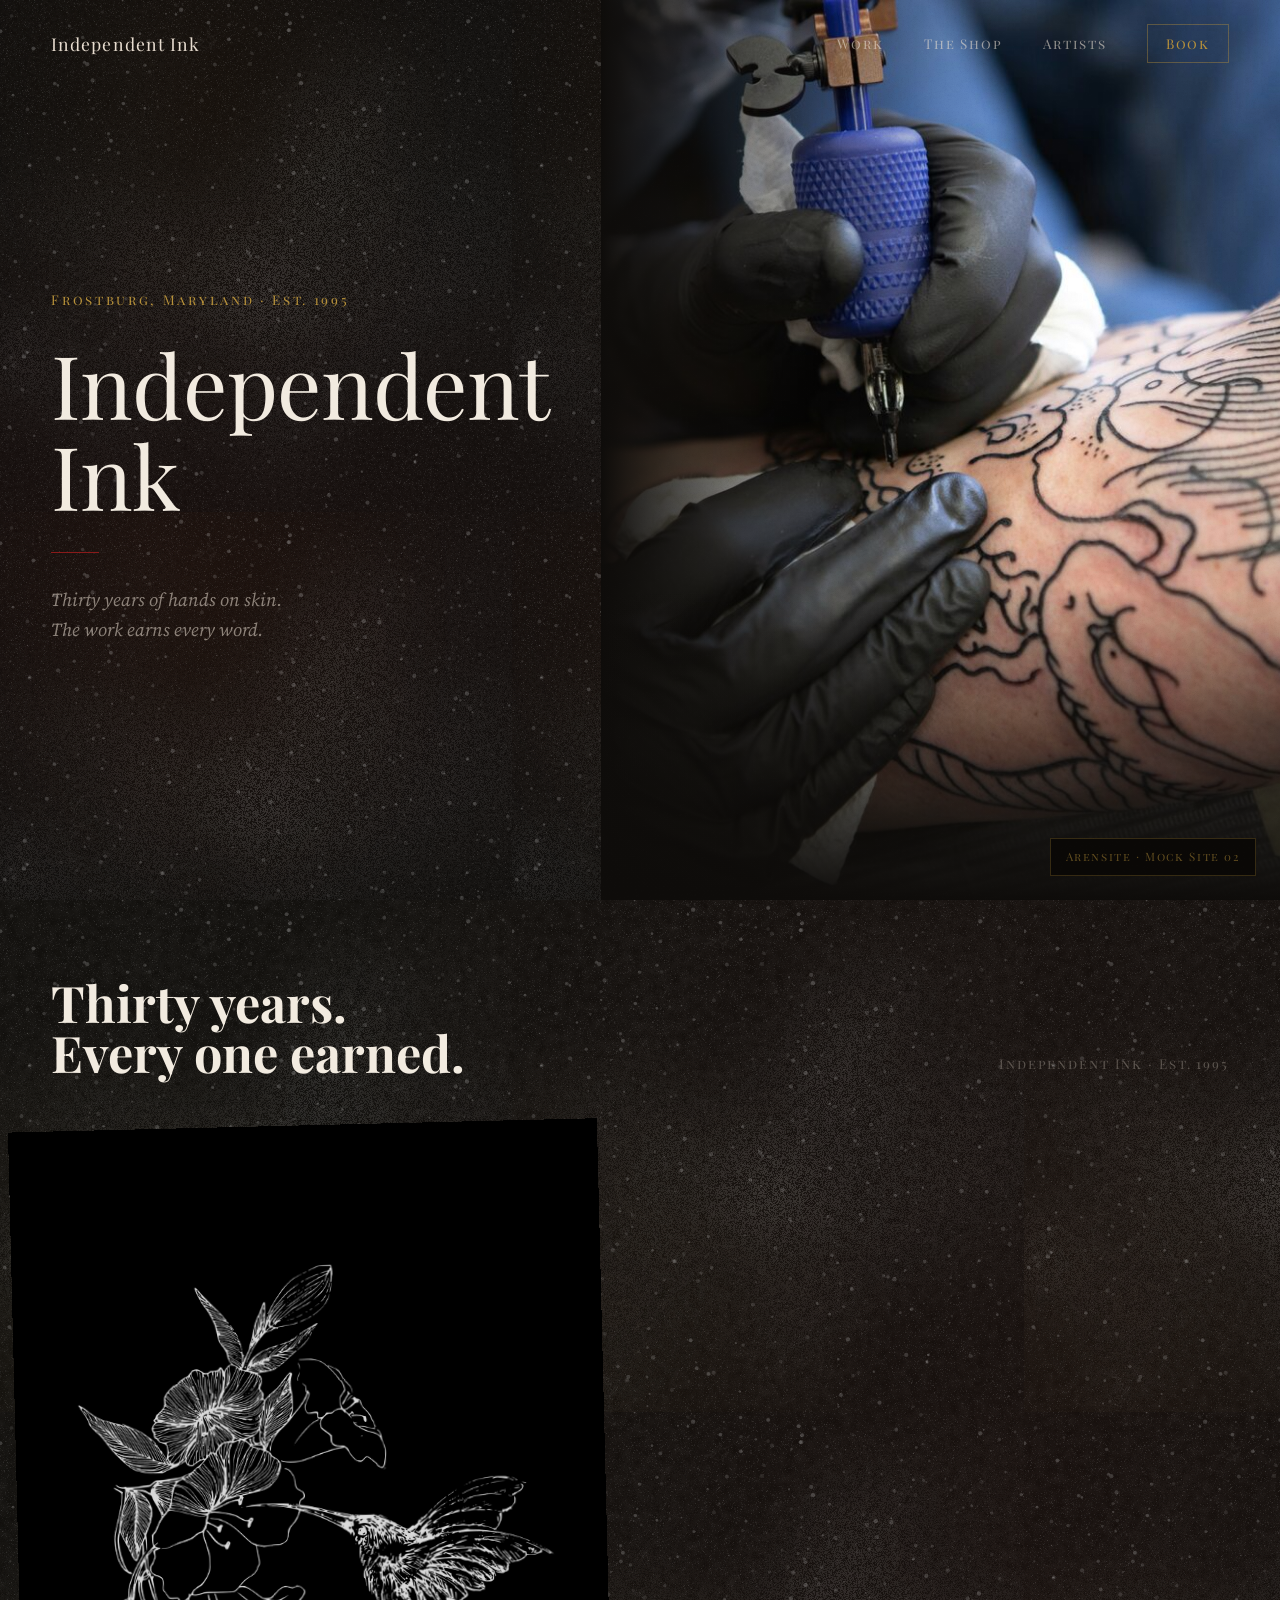
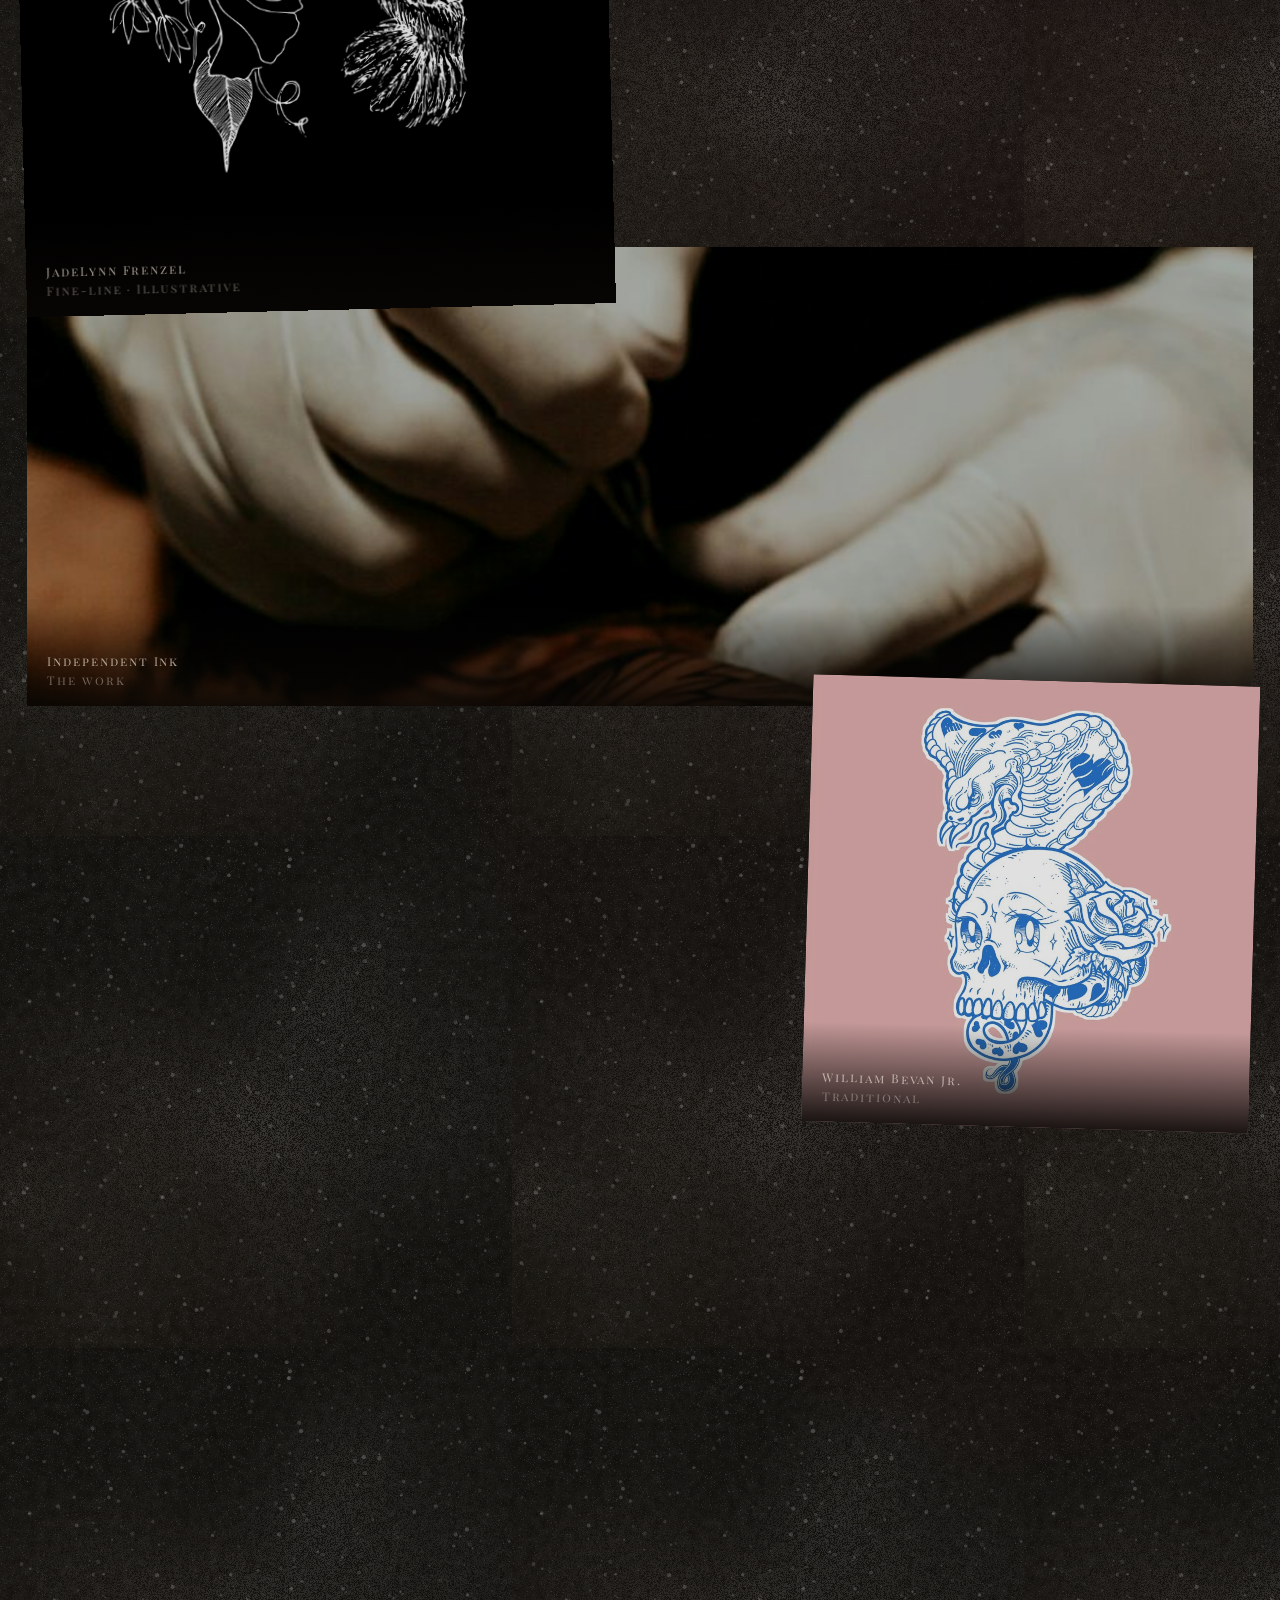
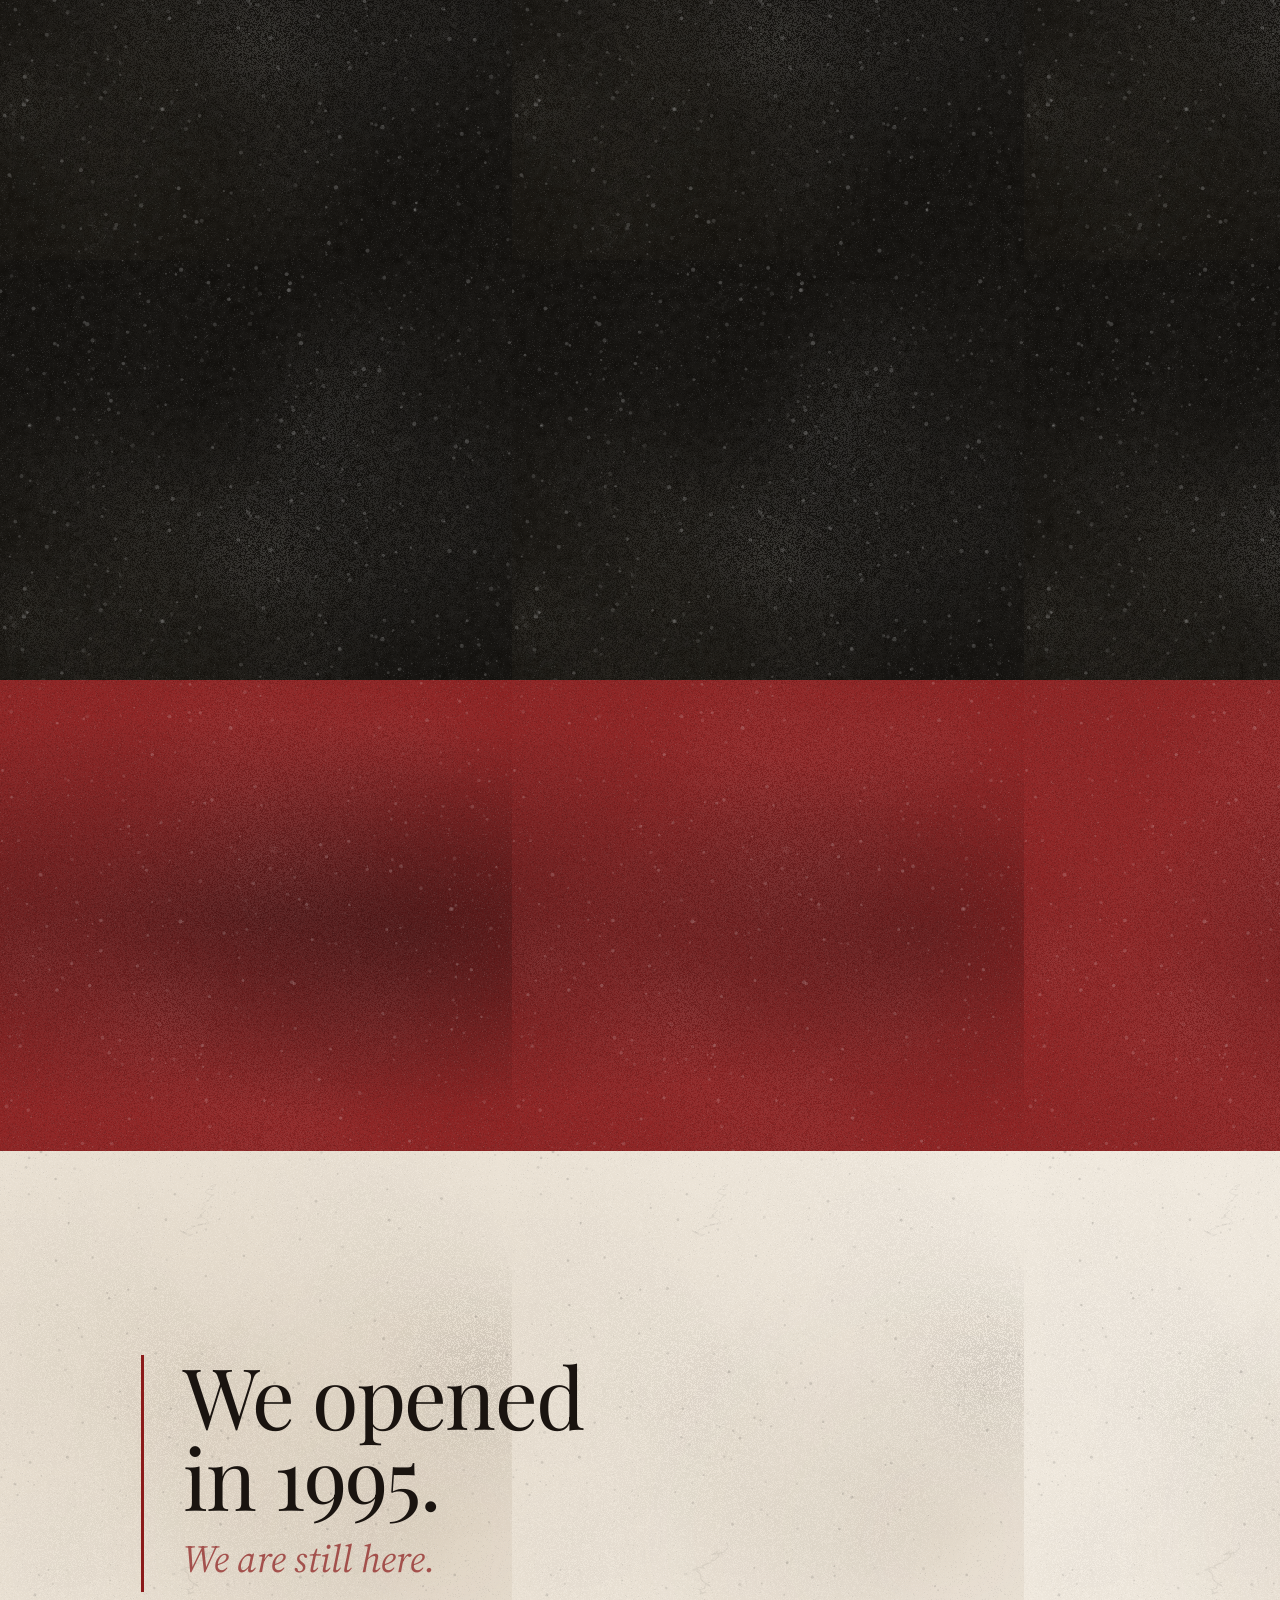
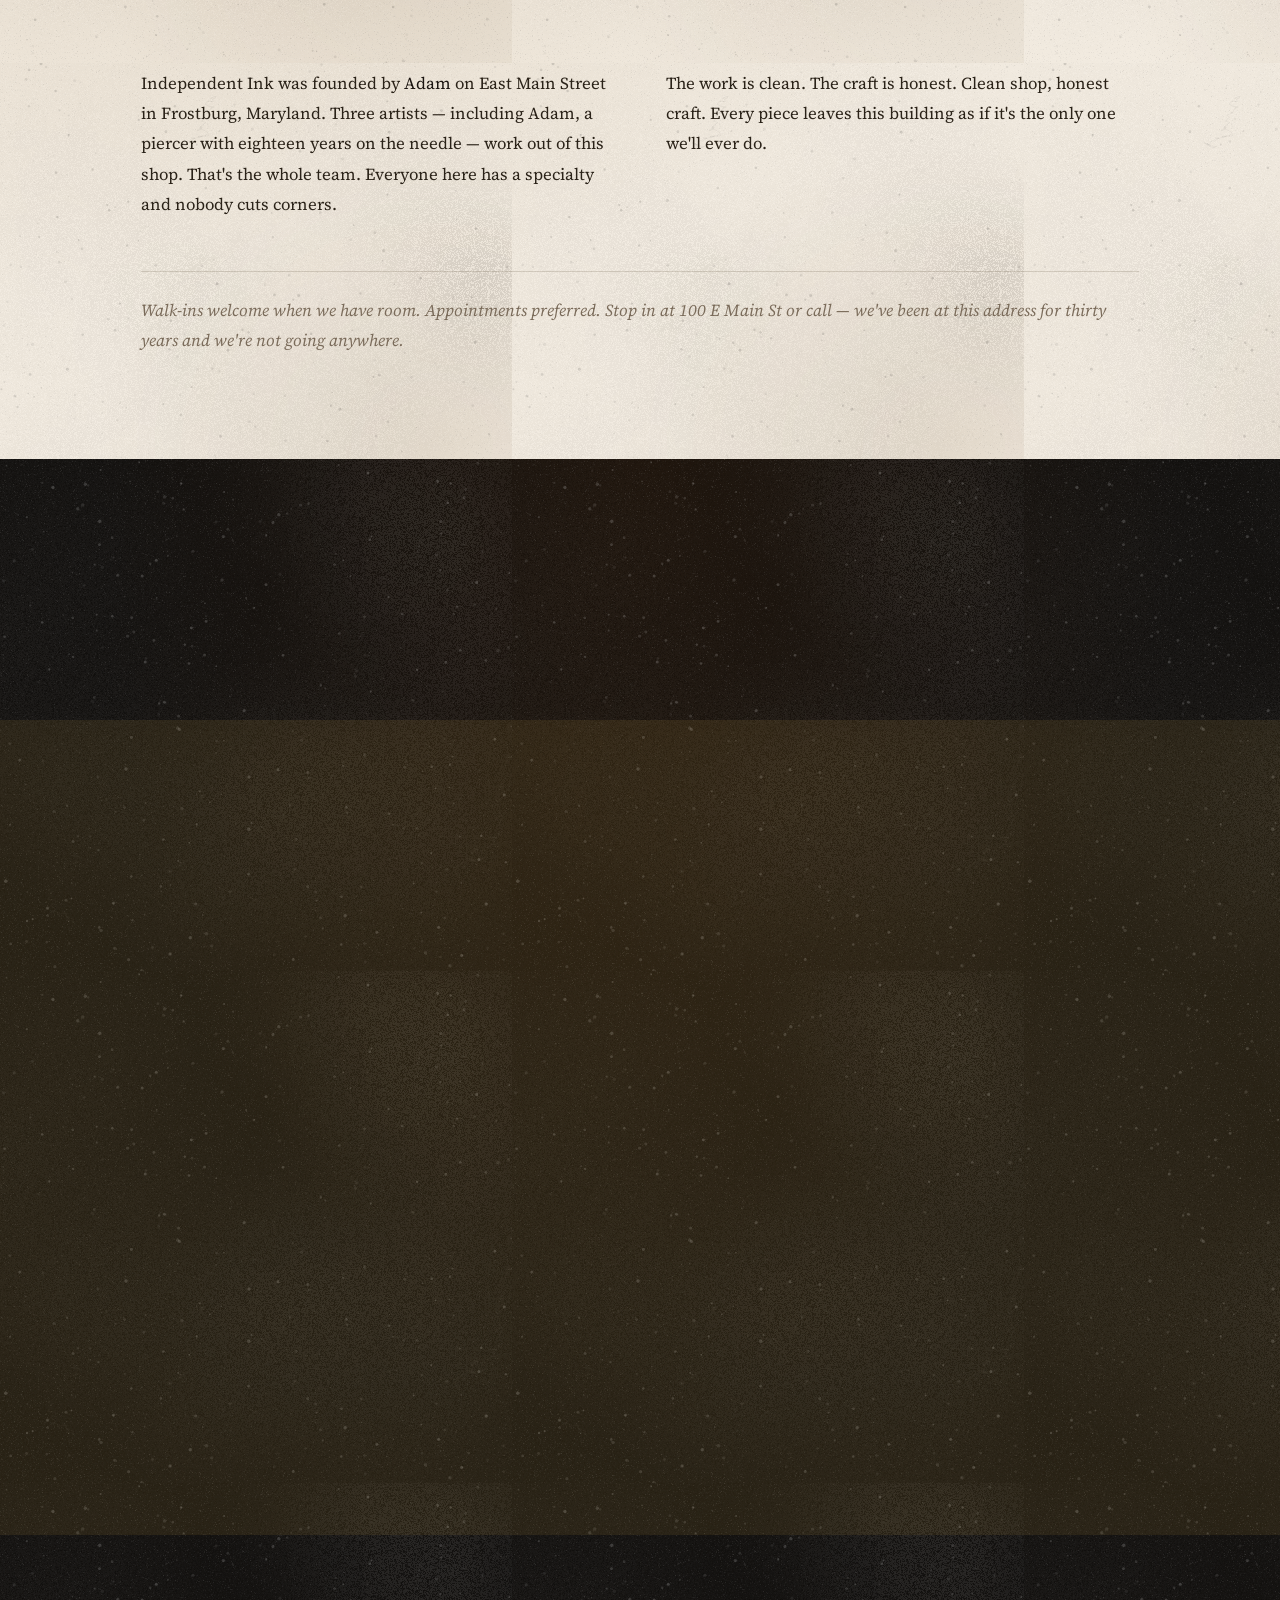
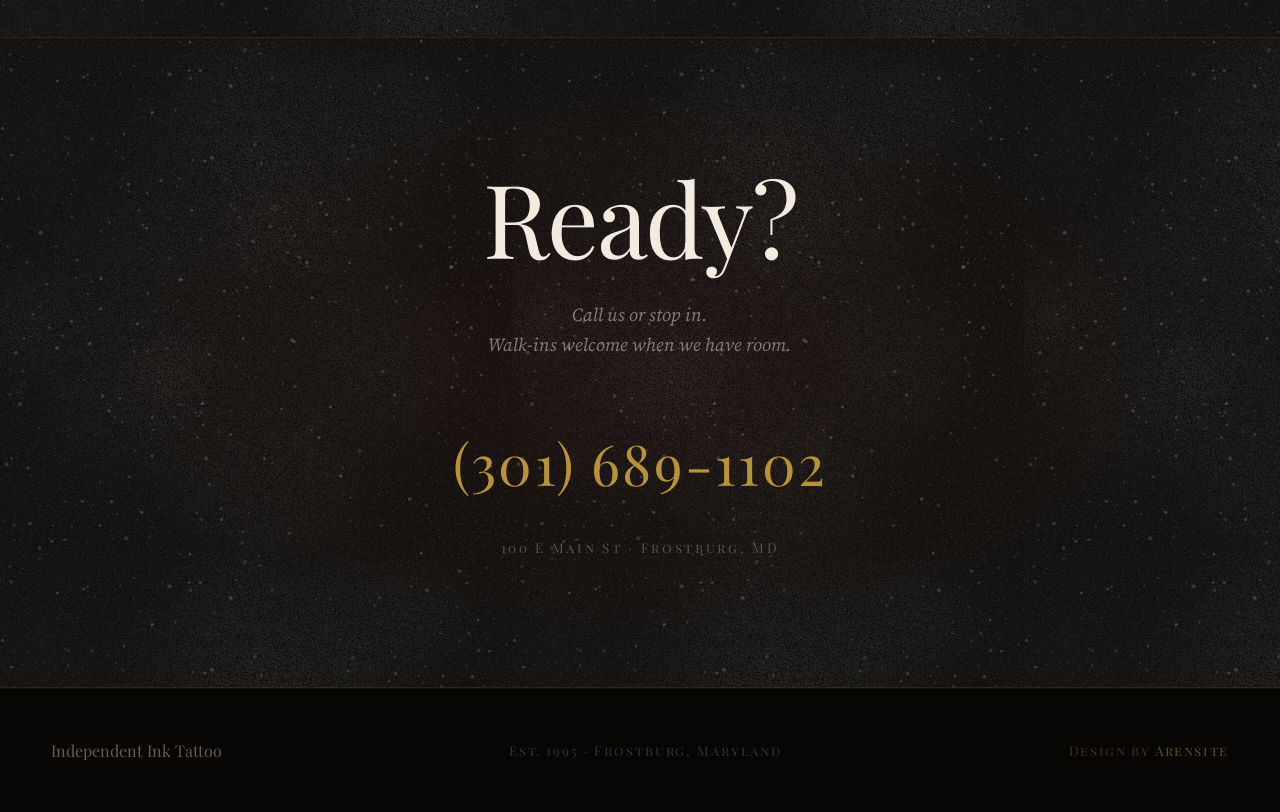
==== mock-sites/independent-ink/index.html @ 4b5fab1c "feat: add Mock Site 02 — Independent Ink Tattoo" ====
<!DOCTYPE html>
<html lang="en">
<head>
  <meta charset="UTF-8" />
  <meta name="viewport" content="width=device-width, initial-scale=1.0" />
  <title>Independent Ink · Frostburg, Maryland</title>
  <meta name="description" content="Independent Ink Tattoo — 100 E Main St, Frostburg, MD. Est. 1995. Custom tattoo and piercing studio." />
  <link rel="preconnect" href="https://fonts.googleapis.com" />
  <link rel="preconnect" href="https://fonts.gstatic.com" crossorigin />
  <link href="https://fonts.googleapis.com/css2?family=Playfair+Display:ital,wght@0,400;0,700;1,400&family=Source+Serif+4:ital,opsz,wght@0,8..60,300;0,8..60,400;1,8..60,300;1,8..60,400&display=swap" rel="stylesheet" />
  <style>
    /* ============================================================
       TOKENS
    ============================================================ */
    :root {
      --ink:          #0E0C0A;
      --ink-lift:     #141008;
      --paper:        #F2EBE0;
      --cream:        #E8DDD0;
      --crimson:      #8B1A1A;
      --gold:         #B8923A;
      --muted:        #7A6B5A;
      --heading-dark: #F2EBE0;
      --heading-light:#1A1410;

      --max-w: 1300px;
      --gutter: clamp(1.25rem, 4vw, 3.5rem);
      --font-display: 'Playfair Display', Georgia, serif;
      --font-body: 'Source Serif 4', Georgia, serif;

      --t-hero:  clamp(3.2rem, 5vw + 1.5rem, 5.5rem);
      --t-h2:    clamp(2rem, 3vw + 0.75rem, 3.2rem);
      --t-body:  clamp(1rem, 1.3vw + 0.3rem, 1.05rem);
      --t-label: 0.84rem;
      --t-phone: clamp(2rem, 4vw + 0.5rem, 3.5rem);
      --ease-out-expo: cubic-bezier(0.16, 1, 0.3, 1);
    }

    /* ============================================================
       RESET
    ============================================================ */
    *, *::before, *::after { box-sizing: border-box; margin: 0; padding: 0; }
    html { scroll-behavior: smooth; }

    body {
      background-color: var(--ink);
      color: var(--cream);
      font-family: var(--font-body);
      font-size: var(--t-body);
      line-height: 1.72;
      -webkit-font-smoothing: antialiased;
      overflow-x: hidden;
    }

    /* ============================================================
       TEXTURE SYSTEM
       Canvas-generated textures applied by JS on load.
       These pseudo-elements are placeholders; JS overwrites
       their background-image with real pixel-level textures.
    ============================================================ */

    /* Global fine grain overlay — always on top of everything */
    .texture-overlay {
      position: fixed;
      inset: 0;
      pointer-events: none;
      z-index: 9998;
      background-repeat: repeat;
      background-size: 256px 256px;
      opacity: 0.18;
      mix-blend-mode: overlay;
    }

    /* Section texture canvases — JS sets background-image */
    [data-tex] {
      background-repeat: repeat;
      background-size: 512px 512px;
    }

    img { display: block; max-width: 100%; }
    img { display: block; max-width: 100%; }
    a { color: inherit; text-decoration: none; }

    .skip-link {
      position: absolute; top: -100%; left: 0;
      background: var(--gold); color: var(--ink);
      padding: 0.5rem 1rem; z-index: 9999;
      font-family: var(--font-display);
    }
    .skip-link:focus { top: 0; }

    @media (prefers-reduced-motion: reduce) {
      *, *::before, *::after {
        animation-duration: 0.01ms !important;
        animation-iteration-count: 1 !important;
        transition-duration: 0.01ms !important;
      }
    }

    :focus-visible { outline: 2px solid var(--gold); outline-offset: 3px; }

    /* ============================================================
       UTILITY
    ============================================================ */
    .label {
      font-family: var(--font-display);
      font-size: var(--t-label);
      font-variant: small-caps;
      letter-spacing: 0.18em;
      color: var(--gold);
      display: block;
      margin-bottom: 1.5rem;
    }

    .container { max-width: var(--max-w); margin: 0 auto; padding: 0 var(--gutter); }

    .divider {
      height: 1px;
      background: linear-gradient(to right, transparent, var(--gold) 20%, var(--gold) 80%, transparent);
      opacity: 0.2;
      max-width: var(--max-w);
      margin: 0 auto;
    }

    /* ============================================================
       NAV
    ============================================================ */
    header {
      position: fixed; top: 0; left: 0; right: 0; z-index: 100;
      padding: 1.5rem var(--gutter);
      display: flex; align-items: center; justify-content: space-between;
      transition: background 0.4s ease, padding 0.4s ease;
    }
    header.scrolled {
      background: rgba(14, 12, 10, 0.93);
      backdrop-filter: blur(10px);
      -webkit-backdrop-filter: blur(10px);
      padding: 1rem var(--gutter);
      border-bottom: 1px solid rgba(184, 146, 58, 0.12);
    }
    .nav-logo {
      font-family: var(--font-display);
      font-size: 1.1rem; font-weight: 400;
      color: var(--cream); letter-spacing: 0.06em;
    }
    nav { display: flex; gap: 2.5rem; align-items: center; }
    nav a {
      font-family: var(--font-display);
      font-size: var(--t-label); font-variant: small-caps;
      letter-spacing: 0.14em;
      color: rgba(232, 221, 208, 0.6);
      transition: color 0.2s ease;
    }
    nav a:hover { color: var(--cream); }
    .nav-cta {
      color: var(--gold) !important;
      border: 1px solid rgba(184, 146, 58, 0.4);
      padding: 0.45rem 1.1rem;
      transition: background 0.2s ease, color 0.2s ease !important;
    }
    .nav-cta:hover { background: var(--gold) !important; color: var(--ink) !important; }

    .nav-toggle {
      display: none; background: none; border: none; cursor: pointer;
      padding: 0.5rem; flex-direction: column; gap: 5px;
    }
    .nav-toggle span { display: block; width: 24px; height: 1px; background: var(--cream); }

    @media (max-width: 700px) {
      .nav-toggle { display: flex; }
      nav {
        position: fixed; inset: 0;
        background: rgba(14,12,10,0.98);
        flex-direction: column; justify-content: center;
        gap: 2.5rem; opacity: 0; pointer-events: none;
        transition: opacity 0.3s ease; z-index: 98;
      }
      nav.open { opacity: 1; pointer-events: all; }
      nav a { font-size: 1rem; }
    }

    /* ============================================================
       HERO
    ============================================================ */
    #hero {
      min-height: 100vh;
      display: grid;
      grid-template-columns: 2fr 3fr;
      align-items: stretch;
      position: relative;
      z-index: 1;
      background-color: var(--ink);
      /* Stone texture on hero */
      background-image:
        radial-gradient(ellipse at 10% 60%, rgba(139,26,26,0.06) 0%, transparent 50%),
        radial-gradient(ellipse at 40% 20%, rgba(30,20,12,0.5) 0%, transparent 60%),
        url("data:image/svg+xml,%3Csvg xmlns='http://www.w3.org/2000/svg' width='600' height='600'%3E%3Cfilter id='h'%3E%3CfeTurbulence type='fractalNoise' baseFrequency='0.6' numOctaves='7' seed='2' stitchTiles='stitch'/%3E%3CfeColorMatrix type='saturate' values='0'/%3E%3C/filter%3E%3Crect width='600' height='600' filter='url(%23h)' opacity='0.06'/%3E%3C/svg%3E");
    }

    .hero-text-col {
      display: flex; flex-direction: column; justify-content: center;
      padding: clamp(5rem, 10vw, 8rem) var(--gutter) clamp(4rem, 8vw, 6rem);
      padding-left: max(var(--gutter), calc((100vw - var(--max-w)) / 2 + var(--gutter)));
      position: relative; z-index: 2;
    }

    .hero-eyebrow {
      font-family: var(--font-display);
      font-size: var(--t-label); font-variant: small-caps;
      letter-spacing: 0.2em; color: var(--gold);
      margin-bottom: 1.75rem;
      opacity: 0; transform: translateY(20px);
      animation: rise 0.6s var(--ease-out-expo) 0.1s forwards;
    }
    .hero-title {
      font-family: var(--font-display);
      font-size: var(--t-hero); font-weight: 400;
      line-height: 1.03; color: var(--heading-dark);
      letter-spacing: -0.01em;
      opacity: 0; transform: translateY(30px);
      animation: rise 0.7s var(--ease-out-expo) 0.2s forwards;
    }
    .hero-rule {
      width: 3rem; height: 1px; background: var(--crimson);
      margin: 2rem 0;
      opacity: 0; animation: fade-in 0.5s ease 0.65s forwards;
    }
    .hero-sub {
      font-family: var(--font-body);
      font-size: clamp(1rem, 1.5vw + 0.2rem, 1.15rem);
      font-style: italic; color: rgba(232, 221, 208, 0.55);
      line-height: 1.6;
      opacity: 0; animation: fade-in 0.5s ease 0.8s forwards;
    }

    .hero-image-col {
      position: relative; overflow: hidden;
    }
    .hero-image-col::before {
      content: ''; position: absolute; inset: 0;
      background: linear-gradient(to right, var(--ink) 0%, rgba(14,12,10,0.3) 30%, transparent 60%);
      z-index: 1;
    }
    /* Bottom darkening on hero photo */
    .hero-image-col::after {
      content: ''; position: absolute; inset: 0;
      background: linear-gradient(to top, var(--ink) 0%, transparent 35%);
      z-index: 1;
    }
    .hero-photo {
      width: 100%; height: 100%; min-height: 100vh;
      object-fit: cover; object-position: center 30%;
      display: block;
    }

    @media (max-width: 900px) {
      #hero { grid-template-columns: 1fr; }
      .hero-image-col {
        position: absolute; inset: 0; z-index: 0;
        opacity: 0.25;
      }
      .hero-image-col::before {
        background: linear-gradient(to bottom, var(--ink) 0%, transparent 40%, var(--ink) 100%);
      }
      .hero-text-col {
        padding-left: var(--gutter);
        min-height: 100vh; position: relative; z-index: 2;
      }
    }

    /* ============================================================
       ANIMATIONS
    ============================================================ */
    @keyframes rise { to { opacity: 1; transform: translateY(0); } }
    @keyframes fade-in { to { opacity: 1; } }

    .reveal { opacity: 0; transition: opacity 0.85s ease; }
    .reveal.revealed { opacity: 1; }

    /* ============================================================
       WORK SECTION
    ============================================================ */
    #work {
      padding: clamp(4rem, 6vw, 7rem) 0 0;
      overflow: visible;
      background-color: #100e0b;
      background-image:
        radial-gradient(ellipse at 80% 20%, rgba(139,26,26,0.05) 0%, transparent 50%),
        radial-gradient(ellipse at 20% 80%, rgba(184,146,58,0.03) 0%, transparent 50%),
        url("data:image/svg+xml,%3Csvg xmlns='http://www.w3.org/2000/svg' width='500' height='500'%3E%3Cfilter id='w'%3E%3CfeTurbulence type='fractalNoise' baseFrequency='0.62' numOctaves='7' seed='7' stitchTiles='stitch'/%3E%3CfeColorMatrix type='saturate' values='0'/%3E%3C/filter%3E%3Crect width='500' height='500' filter='url(%23w)' opacity='0.065'/%3E%3C/svg%3E");
    }

    .work-header {
      padding: 0 var(--gutter); max-width: var(--max-w);
      margin: 0 auto 2.5rem;
      display: flex;
      align-items: flex-end;
      justify-content: space-between;
      gap: 2rem;
    }
    .work-title {
      font-family: var(--font-display);
      font-size: var(--t-h2); font-weight: 700;
      color: var(--heading-dark); line-height: 1.0;
    }
    .work-header-note {
      font-family: var(--font-display);
      font-size: var(--t-label);
      font-variant: small-caps;
      letter-spacing: 0.14em;
      color: rgba(232,221,208,0.3);
      text-align: right;
      flex-shrink: 0;
      padding-bottom: 0.15rem;
    }

    /* WORK STACK — staggered vertical, no grid
       Each piece sits at its own width. No uniform frames.
       The work doesn't need to be arranged. It just is.      */
    .work-stack {
      display: flex;
      flex-direction: column;
      gap: 0;
      padding: 0 var(--gutter);
      max-width: var(--max-w);
      margin: 0 auto;
      overflow: visible;
      position: relative;
    }

    .work-piece {
      position: relative;
      overflow: hidden;
      background: #1a1412;
      cursor: pointer;
    }

    /* Each piece: its own proportions, its own place.
       Rotate. Bleed. Overlap. This is not a gallery.       */

    /* Hummingbird — tilted slightly left, bleeds past left gutter,
       overlaps the piece below it. Anchor the chaos here.  */
    .work-piece:nth-child(1) {
      width: 50%;
      margin-left: -1.5rem;
      aspect-ratio: 3 / 4;
      transform: rotate(-1.4deg);
      transform-origin: bottom right;
      position: relative;
      z-index: 4;
      margin-bottom: -3.5rem; /* pulls artist photo up under it */
    }

    /* Artist at work — erupts full-bleed, slightly wider than container,
       sits under the hummingbird's bottom edge                */
    .work-piece:nth-child(2) {
      width: calc(100% + 3rem);
      margin-left: -1.5rem;
      aspect-ratio: 16 / 6;
      position: relative;
      z-index: 2;
      margin-bottom: -2rem;
    }

    /* Skull — pushed hard to the right, counter-tilt, overlaps floral */
    .work-piece:nth-child(3) {
      width: 38%;
      margin-left: auto;
      margin-right: -1.2rem;
      aspect-ratio: 1 / 1;
      transform: rotate(1.6deg);
      transform-origin: bottom left;
      position: relative;
      z-index: 5;
      margin-bottom: -5rem;
    }

    /* Laurel — offset inward, different tilt direction, sits behind skull */
    .work-piece:nth-child(4) {
      width: 45%;
      margin-left: 6%;
      aspect-ratio: 3 / 4;
      transform: rotate(-0.7deg);
      transform-origin: top right;
      position: relative;
      z-index: 3;
      margin-top: 1rem;
      margin-bottom: 2rem;
    }

    /* Floral — wide, left-flush, slight rightward tilt, bleeds right edge */
    .work-piece:nth-child(5) {
      width: calc(80% + 2rem);
      margin-left: 0;
      margin-right: -2rem;
      aspect-ratio: 16 / 9;
      transform: rotate(0.5deg);
      transform-origin: top left;
      position: relative;
      z-index: 2;
      margin-bottom: -4rem; /* bleeds into statement section */
    }

    .work-piece img {
      width: 100%; height: 100%;
      object-fit: cover;
      display: block;
      transition: filter 0.4s ease;
    }

    /* Hummingbird — invert for dark bg */
    .work-piece:nth-child(1) img {
      filter: invert(1) brightness(0.82) contrast(1.12);
      object-position: center center;
    }

    /* Needle close-up — keep the warm amber tones */
    .work-piece:nth-child(2) img {
      filter: brightness(0.82) contrast(1.08) saturate(1.1);
      object-position: center 35%;
    }

    /* Skull — traditional illustration */
    .work-piece:nth-child(3) img {
      filter: brightness(0.88) saturate(0.82);
      object-position: center center;
    }

    /* Laurel arm portrait */
    .work-piece:nth-child(4) img {
      filter: brightness(0.8) contrast(1.14);
      object-position: center 18%;
    }

    /* Floral */
    .work-piece:nth-child(5) img {
      filter: brightness(0.86) contrast(1.06);
      object-position: center 30%;
    }

    /* Hover — crimson border, same as before */
    .work-piece::after {
      content: '';
      position: absolute; inset: 0;
      border: 1px solid var(--crimson);
      opacity: 0;
      transition: opacity 0.35s ease;
      pointer-events: none; z-index: 2;
    }
    .work-piece:hover::after { opacity: 1; }
    .work-piece:hover img { filter: brightness(1.06) !important; }
    .work-piece:hover { z-index: 10 !important; }

    .work-caption {
      position: absolute; bottom: 0; left: 0; right: 0;
      padding: 3rem 1.25rem 1.1rem;
      background: linear-gradient(to top, rgba(8,6,4,0.9) 0%, transparent 100%);
      display: flex; flex-direction: column; gap: 0.2rem;
      z-index: 2;
    }
    .work-artist {
      font-family: var(--font-display); font-size: 0.76rem;
      font-variant: small-caps; letter-spacing: 0.16em;
      color: var(--cream); opacity: 0.7; line-height: 1.3;
    }
    .work-style {
      font-family: var(--font-display); font-size: 0.76rem;
      font-variant: small-caps; letter-spacing: 0.16em;
      color: var(--cream); opacity: 0.4; line-height: 1.3;
    }

    @media (max-width: 768px) {
      .work-stack { padding: 0 0.75rem; gap: 3px; }
      .work-piece,
      .work-piece:nth-child(1),
      .work-piece:nth-child(2),
      .work-piece:nth-child(3),
      .work-piece:nth-child(4),
      .work-piece:nth-child(5) {
        width: 100% !important;
        margin-left: 0 !important;
        margin-right: 0 !important;
        margin-bottom: 0 !important;
        transform: none !important;
        aspect-ratio: auto;
        min-height: 240px;
      }
      .statement-year {
        display: none;
      }
      .artist-photo {
        margin-top: 0;
      }
    }

    

    /* ============================================================
       ABOUT
    ============================================================ */
    #about {
      padding: clamp(5rem, 8vw, 9rem) 0;
      background-color: var(--paper);
      background-image:
        radial-gradient(ellipse at 15% 25%, rgba(180,155,120,0.2) 0%, transparent 55%),
        radial-gradient(ellipse at 85% 75%, rgba(150,125,95,0.15) 0%, transparent 55%),
        url("data:image/svg+xml,%3Csvg xmlns='http://www.w3.org/2000/svg' width='400' height='400'%3E%3Cfilter id='p'%3E%3CfeTurbulence type='fractalNoise' baseFrequency='0.72' numOctaves='6' seed='9' stitchTiles='stitch'/%3E%3CfeColorMatrix type='saturate' values='0'/%3E%3C/filter%3E%3Crect width='400' height='400' filter='url(%23p)' opacity='0.09'/%3E%3C/svg%3E");
    }

    .about-inner {
      max-width: 780px; margin: 0 auto; padding: 0 var(--gutter);
    }
    .about-inner .label { color: var(--muted); }

    .about-headline {
      font-family: var(--font-display);
      font-size: var(--t-h2); font-weight: 400;
      color: var(--heading-light); line-height: 1.1; margin-bottom: 0.5rem;
    }
    .about-subline {
      font-family: var(--font-body);
      font-size: clamp(1.1rem, 2vw + 0.2rem, 1.4rem);
      font-style: italic; color: var(--muted);
      margin-bottom: 3rem; display: block;
    }
    .about-rule {
      width: 3rem; height: 1px; background: var(--crimson);
      margin-bottom: 3rem; opacity: 0.5;
    }
    .about-body { display: flex; flex-direction: column; gap: 1.75rem; }
    .about-body p {
      font-size: var(--t-body); line-height: 1.72; color: #2a2218;
    }
    .about-body p strong { font-weight: 400; color: var(--heading-light); }

    /* ============================================================
       ARTISTS
    ============================================================ */
    #artists {
      padding: clamp(5rem, 8vw, 9rem) 0;
      background-color: var(--ink);
      background-image:
        radial-gradient(ellipse at 50% 0%, rgba(40,25,12,0.6) 0%, transparent 60%),
        url("data:image/svg+xml,%3Csvg xmlns='http://www.w3.org/2000/svg' width='500' height='500'%3E%3Cfilter id='a'%3E%3CfeTurbulence type='fractalNoise' baseFrequency='0.58' numOctaves='7' seed='4' stitchTiles='stitch'/%3E%3CfeColorMatrix type='saturate' values='0'/%3E%3C/filter%3E%3Crect width='500' height='500' filter='url(%23a)' opacity='0.07'/%3E%3C/svg%3E");
    }

    .artists-header {
      max-width: var(--max-w); margin: 0 auto 3rem; padding: 0 var(--gutter);
    }
    .artists-title {
      font-family: var(--font-display);
      font-size: var(--t-h2); font-weight: 400;
      color: var(--heading-dark); line-height: 1.1;
    }

    .artists-grid {
      max-width: var(--max-w); margin: 0 auto; padding: 0 var(--gutter);
      display: grid; grid-template-columns: repeat(3, 1fr);
      gap: 1px; background: rgba(184, 146, 58, 0.12);
      overflow: visible;
      padding-top: 1.5rem; /* room for photo overflow */
    }

    .artist-card {
      background: rgba(14,12,10,0.98);
      display: flex; flex-direction: column;
      overflow: visible;
      position: relative;
    }

    /* Photo slot — deliberately overflows the card top */
    .artist-photo {
      width: 100%;
      aspect-ratio: 4 / 3;
      overflow: hidden;
      position: relative;
      flex-shrink: 0;
      margin-top: -1.5rem;
      z-index: 2;
    }

    .artist-photo img {
      width: 100%; height: 100%;
      object-fit: cover;
      object-position: center 15%;
      display: block;
      filter: brightness(0.88) contrast(1.05);
      transition: filter 0.35s ease;
    }

    /* JadeLynn — dark studio portrait, center face */
    .artists-grid article:nth-child(1) .artist-photo img {
      object-position: center 25%;
      filter: brightness(0.92) contrast(1.02);
    }

    /* Adam — tall crop to show full seated pose */
    .artists-grid article:nth-child(3) .artist-photo {
      aspect-ratio: 3 / 4;
    }
    .artists-grid article:nth-child(3) .artist-photo img {
      object-position: center top;
      object-fit: contain;
      background: #0f0c0a;
      filter: brightness(0.85) contrast(1.08) saturate(0.9);
    }

    .artist-card:hover .artist-photo img {
      filter: brightness(0.95) contrast(1.05);
    }

    /* Placeholder for artists without a photo yet */
    .artist-photo-empty {
      width: 100%;
      aspect-ratio: 4 / 3;
      background:
        radial-gradient(ellipse at 40% 60%, rgba(184,146,58,0.04) 0%, transparent 60%),
        linear-gradient(160deg, #1c1208 0%, #0e0c0a 100%);
      display: flex;
      align-items: center;
      justify-content: center;
      flex-shrink: 0;
    }

    .artist-photo-empty-mark {
      font-family: var(--font-display);
      font-size: 3rem;
      font-weight: 400;
      color: rgba(184,146,58,0.12);
      letter-spacing: -0.02em;
      font-style: italic;
    }

    .artist-info {
      padding: 2rem 2.5rem 2.5rem;
      display: flex; flex-direction: column; gap: 1.25rem;
    }

    .artist-number {
      font-family: var(--font-display); font-size: var(--t-label);
      font-variant: small-caps; letter-spacing: 0.18em;
      color: rgba(184, 146, 58, 0.35);
    }
    .artist-name {
      font-family: var(--font-display);
      font-size: clamp(1.5rem, 2.5vw + 0.3rem, 2.2rem);
      font-weight: 400; color: var(--heading-dark); line-height: 1.1;
    }
    .artist-specialty {
      font-family: var(--font-display); font-size: var(--t-label);
      font-variant: small-caps; letter-spacing: 0.18em; color: var(--crimson);
    }
    .artist-rule {
      width: 2rem; height: 1px; background: var(--gold); opacity: 0.35;
    }
    .artist-bio {
      font-family: var(--font-body); font-size: var(--t-body);
      font-style: italic; color: rgba(232, 221, 208, 0.5); line-height: 1.6;
    }

    @media (max-width: 800px) {
      .artists-grid { grid-template-columns: 1fr; background: none; gap: 0; }
      .artist-card { border-bottom: 1px solid rgba(184, 146, 58, 0.12); }
    }

    /* ============================================================
       BOOK
    ============================================================ */
    #book {
      padding: clamp(6rem, 10vw, 11rem) 0;
      border-top: 1px solid rgba(184, 146, 58, 0.12);
      border-bottom: 1px solid rgba(184, 146, 58, 0.12);
      background-color: #0c0a08;
      background-image:
        radial-gradient(ellipse at 50% 50%, rgba(139,26,26,0.07) 0%, transparent 60%),
        url("data:image/svg+xml,%3Csvg xmlns='http://www.w3.org/2000/svg' width='600' height='600'%3E%3Cfilter id='b'%3E%3CfeTurbulence type='fractalNoise' baseFrequency='0.64' numOctaves='7' seed='11' stitchTiles='stitch'/%3E%3CfeColorMatrix type='saturate' values='0'/%3E%3C/filter%3E%3Crect width='600' height='600' filter='url(%23b)' opacity='0.08'/%3E%3C/svg%3E");
    }

    .book-inner {
      max-width: 700px; margin: 0 auto;
      padding: 0 var(--gutter); text-align: center;
    }
    .book-headline {
      font-family: var(--font-display);
      font-size: clamp(3.5rem, 8vw, 7rem); font-weight: 400;
      color: var(--heading-dark); line-height: 1;
      margin-bottom: 2rem; letter-spacing: -0.02em;
    }
    .book-sub {
      font-family: var(--font-body);
      font-size: clamp(1rem, 1.5vw + 0.2rem, 1.15rem);
      font-style: italic; color: rgba(232, 221, 208, 0.5);
      line-height: 1.6; margin-bottom: 3.5rem;
    }
    .book-phone {
      font-family: var(--font-display);
      font-size: var(--t-phone); font-weight: 400;
      color: var(--gold); letter-spacing: 0.04em;
      display: block; margin-bottom: 1.5rem;
      transition: color 0.2s ease;
    }
    .book-phone:hover { color: #d4a844; }
    .book-address {
      font-family: var(--font-display); font-size: var(--t-label);
      font-variant: small-caps; letter-spacing: 0.2em;
      color: rgba(232, 221, 208, 0.3);
    }

    /* ============================================================
       FOOTER
    ============================================================ */
    footer {
      background: #080604;
      padding: 3rem var(--gutter);
      border-top: 1px solid rgba(184, 146, 58, 0.08);
    }
    .footer-inner {
      max-width: var(--max-w); margin: 0 auto;
      display: flex; justify-content: space-between;
      align-items: center; flex-wrap: wrap; gap: 1.5rem;
    }
    .footer-name {
      font-family: var(--font-display); font-size: 1rem;
      font-weight: 400; color: var(--cream); opacity: 0.4;
    }
    .footer-meta {
      font-family: var(--font-display); font-size: var(--t-label);
      font-variant: small-caps; letter-spacing: 0.14em;
      color: rgba(232, 221, 208, 0.2);
    }
    .footer-credit {
      font-family: var(--font-display); font-size: var(--t-label);
      font-variant: small-caps; letter-spacing: 0.12em;
      color: rgba(184, 146, 58, 0.3);
    }
    .footer-credit span { color: rgba(184, 146, 58, 0.5); }

    .portfolio-note {
      position: fixed; bottom: 1.5rem; right: 1.5rem;
      background: rgba(10,8,6,0.92);
      border: 1px solid rgba(184, 146, 58, 0.25);
      padding: 0.5rem 0.9rem;
      backdrop-filter: blur(8px);
      z-index: 200; pointer-events: none;
      font-family: var(--font-display); font-size: 0.72rem;
      font-variant: small-caps; letter-spacing: 0.14em;
      color: rgba(184, 146, 58, 0.5);
    }

    /* ============================================================
       PULL QUOTE — breaks the template
    ============================================================ */
    #statement {
      padding: clamp(6rem, 10vw, 11rem) var(--gutter) clamp(7rem, 12vw, 14rem);
      background-color: var(--crimson);
      position: relative;
      z-index: 1;
      overflow: visible;
      background-image:
        radial-gradient(ellipse at 20% 50%, rgba(0,0,0,0.35) 0%, transparent 60%),
        radial-gradient(ellipse at 80% 50%, rgba(0,0,0,0.25) 0%, transparent 55%);
      position: relative;
      overflow: hidden;
    }

    #statement::before {
      content: '';
      position: absolute;
      inset: 0;
      background-image: url("data:image/svg+xml,%3Csvg xmlns='http://www.w3.org/2000/svg' width='400' height='400'%3E%3Cfilter id='q'%3E%3CfeTurbulence type='fractalNoise' baseFrequency='0.7' numOctaves='5' seed='6' stitchTiles='stitch'/%3E%3CfeColorMatrix type='saturate' values='0'/%3E%3C/filter%3E%3Crect width='400' height='400' filter='url(%23q)' opacity='0.12'/%3E%3C/svg%3E");
      pointer-events: none;
    }

    .statement-inner {
      max-width: var(--max-w);
      margin: 0 auto;
      display: grid;
      grid-template-columns: 1fr auto;
      align-items: end;
      gap: 3rem;
    }

    .statement-quote {
      font-family: var(--font-display);
      font-size: clamp(1.8rem, 3.5vw + 0.5rem, 3.8rem);
      font-weight: 400;
      font-style: italic;
      color: rgba(242, 235, 224, 0.95);
      line-height: 1.2;
      letter-spacing: -0.01em;
    }

    .statement-quote em {
      font-style: normal;
      color: rgba(242, 235, 224, 0.55);
      font-size: 0.6em;
      display: block;
      margin-top: 1.5rem;
      font-family: var(--font-display);
      font-variant: small-caps;
      letter-spacing: 0.18em;
    }

    .statement-year {
      font-family: var(--font-display);
      font-size: clamp(4rem, 8vw, 9rem);
      font-weight: 400;
      color: rgba(242, 235, 224, 0.12);
      line-height: 1;
      letter-spacing: -0.04em;
      white-space: nowrap;
    }

    @media (max-width: 700px) {
      .statement-inner {
        grid-template-columns: 1fr;
      }
      .statement-year { display: none; }
    }

    /* ============================================================
       ABOUT — reworked for organic feel
    ============================================================ */
    #about {
      padding: clamp(9rem, 16vw, 18rem) 0 clamp(5rem, 8vw, 9rem);
      background-color: var(--paper);
      position: relative;
      z-index: 2;
      background-image:
        radial-gradient(ellipse at 15% 25%, rgba(180,155,120,0.2) 0%, transparent 55%),
        radial-gradient(ellipse at 85% 75%, rgba(150,125,95,0.15) 0%, transparent 55%);
    }

    .about-inner {
      max-width: 1100px;
      margin: 0 auto;
      padding: 0 var(--gutter);
    }

    /* Big poster headline — not a section label */
    .about-poster {
      margin-bottom: clamp(3rem, 6vw, 5rem);
      border-left: 3px solid var(--crimson);
      padding-left: clamp(1.5rem, 3vw, 2.5rem);
    }

    .about-headline {
      font-family: var(--font-display);
      font-size: clamp(2.8rem, 6vw + 0.5rem, 6rem);
      font-weight: 400;
      color: var(--heading-light);
      line-height: 0.95;
      margin-bottom: 0.6rem;
      letter-spacing: -0.02em;
    }

    .about-subline {
      font-family: var(--font-body);
      font-size: clamp(1.4rem, 3vw + 0.2rem, 2.4rem);
      font-style: italic;
      color: var(--crimson);
      opacity: 0.7;
      display: block;
    }

    /* Two-column body on wide screens */
    .about-body {
      display: grid;
      grid-template-columns: 1fr 1fr;
      gap: clamp(2rem, 4vw, 4rem);
      align-items: start;
    }

    .about-body p {
      font-size: var(--t-body);
      line-height: 1.8;
      color: #2a2218;
    }

    .about-body p strong {
      font-weight: 400;
      color: var(--heading-light);
    }

    /* Third paragraph spans full width — the walk-in line */
    .about-body p:last-child {
      grid-column: 1 / -1;
      padding-top: 1.5rem;
      border-top: 1px solid rgba(122,107,90,0.25);
      font-style: italic;
      color: var(--muted);
    }

    .about-rule { display: none; }

    @media (max-width: 700px) {
      .about-body { grid-template-columns: 1fr; }
      .about-body p:last-child { grid-column: 1; }
    }
  </style>
</head>
<body>
  <div class="texture-overlay" id="grain-overlay" aria-hidden="true"></div>
  <a href="#main" class="skip-link">Skip to content</a>

  <header id="site-header" role="banner">
    <span class="nav-logo">Independent Ink</span>
    <button class="nav-toggle" id="nav-toggle" aria-label="Toggle navigation" aria-expanded="false">
      <span></span><span></span><span></span>
    </button>
    <nav id="main-nav" role="navigation" aria-label="Main navigation">
      <a href="#work">Work</a>
      <a href="#about">The Shop</a>
      <a href="#artists">Artists</a>
      <a href="#book" class="nav-cta">Book</a>
    </nav>
  </header>

  <main id="main">

    <!-- HERO -->
    <section id="hero" data-tex="dark" aria-label="Hero">
      <div class="hero-text-col">
        <span class="hero-eyebrow">Frostburg, Maryland · Est. 1995</span>
        <h1 class="hero-title">Independent<br>Ink</h1>
        <div class="hero-rule" role="presentation"></div>
        <p class="hero-sub">Thirty years of hands on skin.<br>The work earns every word.</p>
      </div>
      <div class="hero-image-col" aria-hidden="true">
        <img
          class="hero-photo"
          src="[data-uri]"
          alt=""
          loading="eager"
          width="1400"
          height="933"
        />
      </div>
    </section>

    <!-- WORK -->
    <section id="work" data-tex="dark" aria-labelledby="work-heading">
      <div class="work-header">
        <h2 class="work-title reveal" id="work-heading">Thirty years.<br>Every one earned.</h2>
        <span class="work-header-note reveal">Independent Ink · Est. 1995</span>
      </div>

      <div class="work-stack" role="list" aria-label="Portfolio">

        <!-- Slot 1: Hummingbird fine-line — tall portrait (illustrative complexity) -->
        <article class="work-piece reveal" role="listitem" aria-label="Fine-line illustration by JadeLynn Frenzel">
          <img
              src="[data-uri]"
              alt="Fine-line hummingbird and floral illustration"
              loading="lazy" width="800" height="1067"
            />
            <div class="work-caption">
              <span class="work-artist">JadeLynn Frenzel</span>
              <span class="work-style">Fine-line · Illustrative</span>
            </div>
        </article>

        <!-- Slot 2: Needle on skin — the act itself, full-bleed -->
        <article class="work-piece reveal" role="listitem" aria-label="Needle working into tattooed skin">
          
            <img
              src="[data-uri]"
              alt="Tattoo needle working into a heavily tattooed arm — close up"
              loading="lazy" width="800" height="1067"
            />
            <div class="work-caption">
              <span class="work-artist">Independent Ink</span>
              <span class="work-style">The work</span>
            </div>
          
        </article>

        <!-- Slot 3: Skull and snake — traditional illustration -->
        <article class="work-piece reveal" role="listitem" aria-label="Traditional skull and snake by William Bevan Jr.">
          
            <img
              src="[data-uri]"
              alt="Traditional skull and serpent tattoo illustration"
              loading="lazy" width="800" height="800"
            />
            <div class="work-caption">
              <span class="work-artist">William Bevan Jr.</span>
              <span class="work-style">Traditional</span>
            </div>
          
        </article>

        <!-- Slot 4: Laurel and roman numerals — tall portrait -->
        <article class="work-piece reveal" role="listitem" aria-label="Laurel wreath and roman numerals by JadeLynn Frenzel">
          <img
              src="[data-uri]"
              alt="Laurel wreath and roman numeral tattoo on arm, black and white"
              loading="lazy" width="900" height="1200"
            />
            <div class="work-caption">
              <span class="work-artist">JadeLynn Frenzel</span>
              <span class="work-style">Fine-line · Script</span>
            </div>
        </article>

        <!-- Slot 5: Floral arm — wide landscape -->
        <article class="work-piece reveal" role="listitem" aria-label="Floral arm piece by JadeLynn Frenzel">
          <img
              src="[data-uri]"
              alt="Black and grey floral tattoo on forearm — peony and botanicals"
              loading="lazy" width="900" height="1350"
            />
            <div class="work-caption">
              <span class="work-artist">JadeLynn Frenzel</span>
              <span class="work-style">Fine-line · Botanical</span>
            </div>
        </article>

      </div>      </div>
    </section>

    
    <!-- STATEMENT — no label, no structure -->
    <section id="statement" aria-label="Shop statement" data-tex="dark-red">
      <div class="statement-inner">
        <blockquote class="statement-quote reveal">
          Every client who sits in that chair gets treated like it's the only tattoo we'll ever give them.
          <em>— The standard. Since 1995.</em>
        </blockquote>
        <span class="statement-year reveal" aria-hidden="true">30</span>
      </div>
    </section>

    <section id="about" data-tex="light" aria-labelledby="about-heading">
      <div class="about-inner">
        <div class="about-poster reveal">
          <h2 class="about-headline" id="about-heading">We opened<br>in 1995.</h2>
          <em class="about-subline">We are still here.</em>
        </div>
        <div class="about-body reveal">
          <p>Independent Ink was founded by <strong>Adam</strong> on East Main Street in Frostburg, Maryland. Three artists — including Adam, a piercer with eighteen years on the needle — work out of this shop. That's the whole team. Everyone here has a specialty and nobody cuts corners.</p>
          <p>The work is clean. The craft is honest. Clean shop, honest craft. Every piece leaves this building as if it's the only one we'll ever do.</p>
          <p><em>Walk-ins welcome when we have room. Appointments preferred. Stop in at 100 E Main St or call — we've been at this address for thirty years and we're not going anywhere.</em></p>
        </div>
      </div>
    </section>

    
    <section id="artists" data-tex="dark-deep" aria-labelledby="artists-heading">
      <div class="artists-header">
        <h2 class="artists-title reveal" id="artists-heading">The people<br>behind the work.</h2>
      </div>
      <div class="artists-grid">

        <article class="artist-card reveal">
          <div class="artist-photo" aria-hidden="true">
            <img
              src="[data-uri]"
              alt="JadeLynn Frenzel, tattooist — Fine-line and Illustrative"
              loading="lazy"
              width="700"
              height="875"
            />
          </div>
          <div class="artist-info">
            <span class="artist-number" aria-hidden="true">01</span>
            <h3 class="artist-name">JadeLynn<br>Frenzel</h3>
            <span class="artist-specialty">Fine-line &amp; Illustrative</span>
            <div class="artist-rule" role="presentation"></div>
            <p class="artist-bio">She draws the line between delicate and permanent.</p>
        </article>

        <article class="artist-card reveal">
          <div class="artist-photo" aria-hidden="true">
            <img
              src="[data-uri]"
              alt="William Bevan Jr., tattooist — Traditional and Americana"
              loading="lazy"
              width="700"
              height="525"
            />
          </div>
          <div class="artist-info">
            <span class="artist-number" aria-hidden="true">02</span>
            <h3 class="artist-name">William<br>Bevan Jr.</h3>
            <span class="artist-specialty">Traditional &amp; Americana</span>
            <div class="artist-rule" role="presentation"></div>
            <p class="artist-bio">Old school means it lasts.</p>
        </article>

        <article class="artist-card reveal">
          <div class="artist-photo" aria-hidden="true">
            <img
              src="[data-uri]"
              alt="Adam, piercer — 18 years experience"
              loading="lazy"
              width="700"
              height="933"
            />
          </div>
          <div class="artist-info">
            <span class="artist-number" aria-hidden="true">03</span>
            <h3 class="artist-name">Adam</h3>
            <span class="artist-specialty">Piercing · 18 Years</span>
            <div class="artist-rule" role="presentation"></div>
            <p class="artist-bio">He's done this longer than most shops have been open.</p>
        </article>

      </div>
    </section>

    <!-- BOOK -->
    <section id="book" data-tex="dark-red" aria-labelledby="book-heading">
      <div class="book-inner">
        <h2 class="book-headline reveal" id="book-heading">Ready?</h2>
        <p class="book-sub reveal">Call us or stop in.<br>Walk-ins welcome when we have room.</p>
        <a class="book-phone reveal" href="tel:+13016891102" aria-label="Call Independent Ink at (301) 689-1102">
          (301) 689-1102
        </a>
        <p class="book-address reveal">100 E Main St · Frostburg, MD</p>
      </div>
    </section>

  </main>

  <footer role="contentinfo">
    <div class="footer-inner">
      <span class="footer-name">Independent Ink Tattoo</span>
      <span class="footer-meta">Est. 1995 · Frostburg, Maryland</span>
      <span class="footer-credit">Design by <span>Arensite</span></span>
    </div>
  </footer>

  <div class="portfolio-note" role="note" aria-label="Portfolio note">Arensite · Mock Site 02</div>

  <script>
    // Header scroll
    const header = document.getElementById('site-header');
    window.addEventListener('scroll', () => {
      header.classList.toggle('scrolled', window.scrollY > 60);
    }, { passive: true });

    // Mobile nav
    const toggle = document.getElementById('nav-toggle');
    const nav = document.getElementById('main-nav');
    toggle.addEventListener('click', () => {
      const open = nav.classList.toggle('open');
      toggle.setAttribute('aria-expanded', String(open));
    });
    nav.querySelectorAll('a').forEach(a => a.addEventListener('click', () => {
      nav.classList.remove('open');
      toggle.setAttribute('aria-expanded', 'false');
    }));

    // Scroll reveal — opacity only
    const observer = new IntersectionObserver(entries => {
      entries.forEach(e => {
        if (e.isIntersecting) {
          e.target.classList.add('revealed');
          observer.unobserve(e.target);
        }
      });
    }, { threshold: 0.1, rootMargin: '0px 0px -40px 0px' });
    document.querySelectorAll('.reveal').forEach(el => observer.observe(el));

    // Stagger work grid
    document.querySelectorAll('.work-item').forEach((item, i) => {
      item.style.transitionDelay = `${i * 0.06}s`;
    });

    // ================================================================
    // CANVAS TEXTURE SYSTEM
    // Generates real pixel-level stone/concrete textures and applies
    // them to sections. Multi-scale: large tonal patches + medium
    // grain + micro-pitting. Each texture type has a unique seed.
    // ================================================================
    const Textures = (() => {

      // Seeded pseudo-random — consistent look on every load
      function seededRng(seed) {
        let s = seed;
        return () => {
          s = (s * 1664525 + 1013904223) & 0xffffffff;
          return (s >>> 0) / 0xffffffff;
        };
      }

      function generate(size, cfg) {
        const canvas = document.createElement('canvas');
        canvas.width = size;
        canvas.height = size;
        const ctx = canvas.getContext('2d');
        const rng = seededRng(cfg.seed || 42);

        // ── Layer 1: Large tonal patches (pour variation / aggregate) ──
        // These are the big cloudy variations you see in real concrete slabs
        for (let i = 0; i < cfg.patches; i++) {
          const x = rng() * size;
          const y = rng() * size;
          const r = size * (cfg.patchMinR + rng() * cfg.patchRandR);
          const alpha = cfg.patchAlpha * rng();
          const v = cfg.lightOnDark ? 255 : 0;
          const g = ctx.createRadialGradient(x, y, 0, x, y, r);
          g.addColorStop(0, `rgba(${v},${v},${v},${alpha})`);
          g.addColorStop(0.6, `rgba(${v},${v},${v},${alpha * 0.4})`);
          g.addColorStop(1, `rgba(${v},${v},${v},0)`);
          ctx.fillStyle = g;
          ctx.fillRect(0, 0, size, size);
        }

        // ── Layer 2: Medium grain (sand / crushed stone) ──
        // Controlled pixel-level noise — this is the VISIBLE grit
        const imgData = ctx.getImageData(0, 0, size, size);
        const d = imgData.data;
        for (let i = 0; i < d.length; i += 4) {
          const r = rng();
          if (r < cfg.grainDensity) {
            // Squared distribution: more dark pits than bright specks on stone
            const v = cfg.lightOnDark
              ? Math.floor(rng() * rng() * 255)   // bias toward dark grains on dark bg
              : Math.floor((1 - rng() * rng()) * 255); // bias toward light on light bg
            const a = Math.floor(cfg.grainAlpha * rng() * 255);
            d[i]   = v;
            d[i+1] = v;
            d[i+2] = v;
            d[i+3] = Math.max(d[i+3], a);
          }
        }
        ctx.putImageData(imgData, 0, 0);

        // ── Layer 3: Micro-pitting ──
        // Sparse high-contrast dots — pores and aggregate edges
        for (let i = 0; i < cfg.pits; i++) {
          const x = rng() * size;
          const y = rng() * size;
          const r = 0.4 + rng() * cfg.pitMaxR;
          const v = cfg.lightOnDark ? 255 : 0;
          const a = cfg.pitAlpha * (0.3 + rng() * 0.7);
          ctx.beginPath();
          ctx.arc(x, y, r, 0, Math.PI * 2);
          ctx.fillStyle = `rgba(${v},${v},${v},${a})`;
          ctx.fill();
        }

        // ── Layer 4 (optional): Surface veining ──
        // Thin random walk lines simulate hairline cracks in concrete
        if (cfg.veins > 0) {
          ctx.lineCap = 'round';
          for (let v = 0; v < cfg.veins; v++) {
            let x = rng() * size;
            let y = rng() * size;
            const steps = 20 + Math.floor(rng() * 60);
            const col = cfg.lightOnDark ? 255 : 0;
            ctx.beginPath();
            ctx.moveTo(x, y);
            for (let s = 0; s < steps; s++) {
              x += (rng() - 0.5) * 12;
              y += (rng() - 0.35) * 8; // slight downward bias
              ctx.lineTo(x, y);
            }
            ctx.strokeStyle = `rgba(${col},${col},${col},${0.03 + rng() * 0.04})`;
            ctx.lineWidth = 0.5 + rng() * 0.8;
            ctx.stroke();
          }
        }

        return canvas.toDataURL('image/png');
      }

      // Pre-defined texture presets
      const PRESETS = {
        // Raw ink-black concrete — dark walls of the shop
        'dark': {
          seed: 1789, size: 512,
          patches: 28, patchAlpha: 0.055, patchMinR: 0.08, patchRandR: 0.28,
          lightOnDark: true,
          grainDensity: 0.55, grainAlpha: 0.16,
          pits: 600, pitMaxR: 1.8, pitAlpha: 0.2,
          veins: 4,
        },
        // Deep, almost-black — artists section
        'dark-deep': {
          seed: 3311, size: 512,
          patches: 20, patchAlpha: 0.04, patchMinR: 0.12, patchRandR: 0.35,
          lightOnDark: true,
          grainDensity: 0.48, grainAlpha: 0.14,
          pits: 450, pitMaxR: 1.4, pitAlpha: 0.18,
          veins: 2,
        },
        // Dark with faint crimson undertone — book section
        'dark-red': {
          seed: 5503, size: 512,
          patches: 22, patchAlpha: 0.05, patchMinR: 0.1, patchRandR: 0.3,
          lightOnDark: true,
          grainDensity: 0.52, grainAlpha: 0.15,
          pits: 500, pitMaxR: 1.6, pitAlpha: 0.19,
          veins: 3,
        },
        // Aged plaster / limestone — about section (light bg)
        'light': {
          seed: 2244, size: 512,
          patches: 18, patchAlpha: 0.045, patchMinR: 0.1, patchRandR: 0.32,
          lightOnDark: false,
          grainDensity: 0.45, grainAlpha: 0.10,
          pits: 350, pitMaxR: 1.2, pitAlpha: 0.14,
          veins: 2,
        },
      };

      function applyAll() {
        // Generate fine grain overlay (high-frequency, subtle — whole-page layer)
        const grain = generate(256, {
          seed: 9999, size: 256,
          patches: 0, patchAlpha: 0, patchMinR: 0, patchRandR: 0,
          lightOnDark: true,
          grainDensity: 0.7, grainAlpha: 0.22,
          pits: 0, pitMaxR: 0, pitAlpha: 0,
          veins: 0,
        });
        const overlay = document.getElementById('grain-overlay');
        if (overlay) {
          overlay.style.backgroundImage = `url(${grain})`;
        }

        // Apply section textures
        document.querySelectorAll('[data-tex]').forEach(section => {
          const preset = PRESETS[section.dataset.tex];
          if (!preset) return;
          const tex = generate(preset.size, preset);
          // Prepend texture to existing background-image (keeps gradients)
          const existing = section.style.backgroundImage || getComputedStyle(section).backgroundImage;
          if (existing && existing !== 'none') {
            section.style.backgroundImage = `url(${tex}), ${existing}`;
          } else {
            section.style.backgroundImage = `url(${tex})`;
          }
          section.style.backgroundRepeat = 'repeat, no-repeat';
          section.style.backgroundSize = `${preset.size}px ${preset.size}px, cover`;
        });
      }

      return { applyAll };
    })();

    // Apply textures immediately — no paint flash
    Textures.applyAll();
  </script>
</body>
</html>
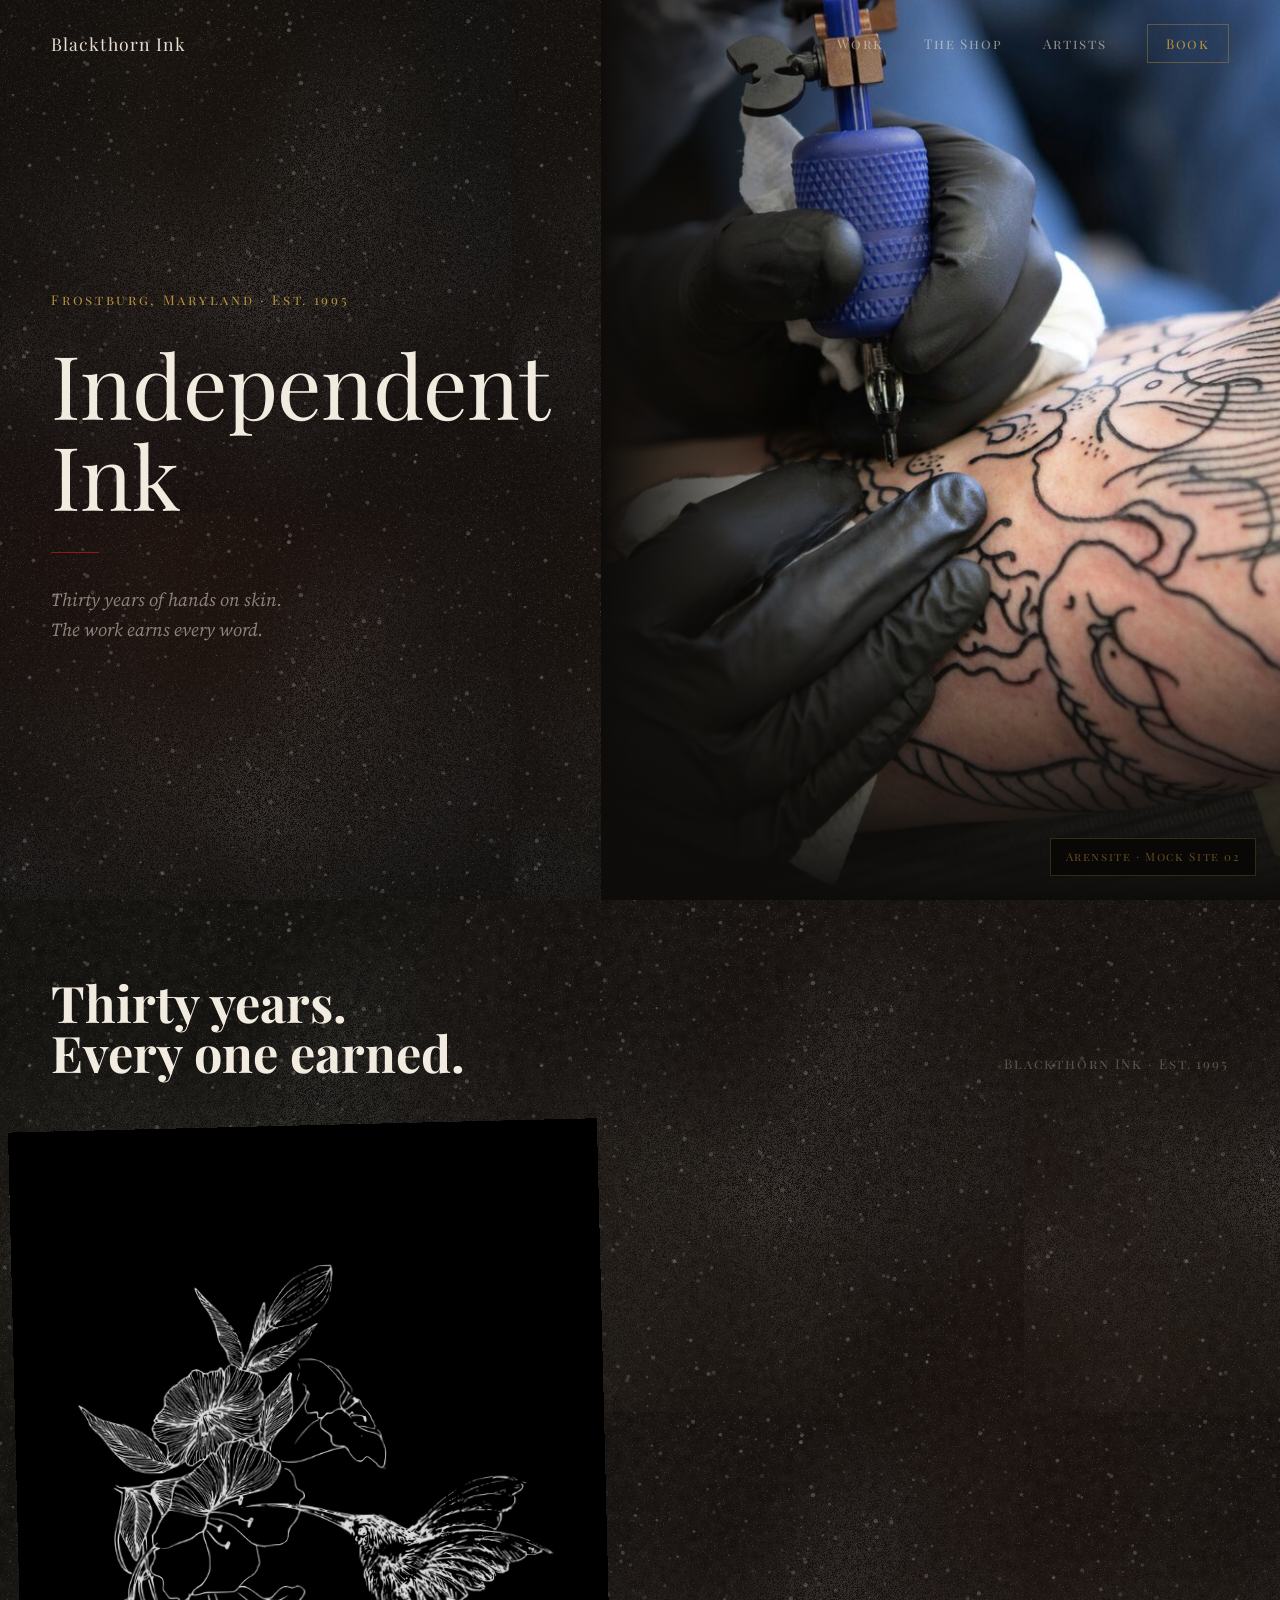
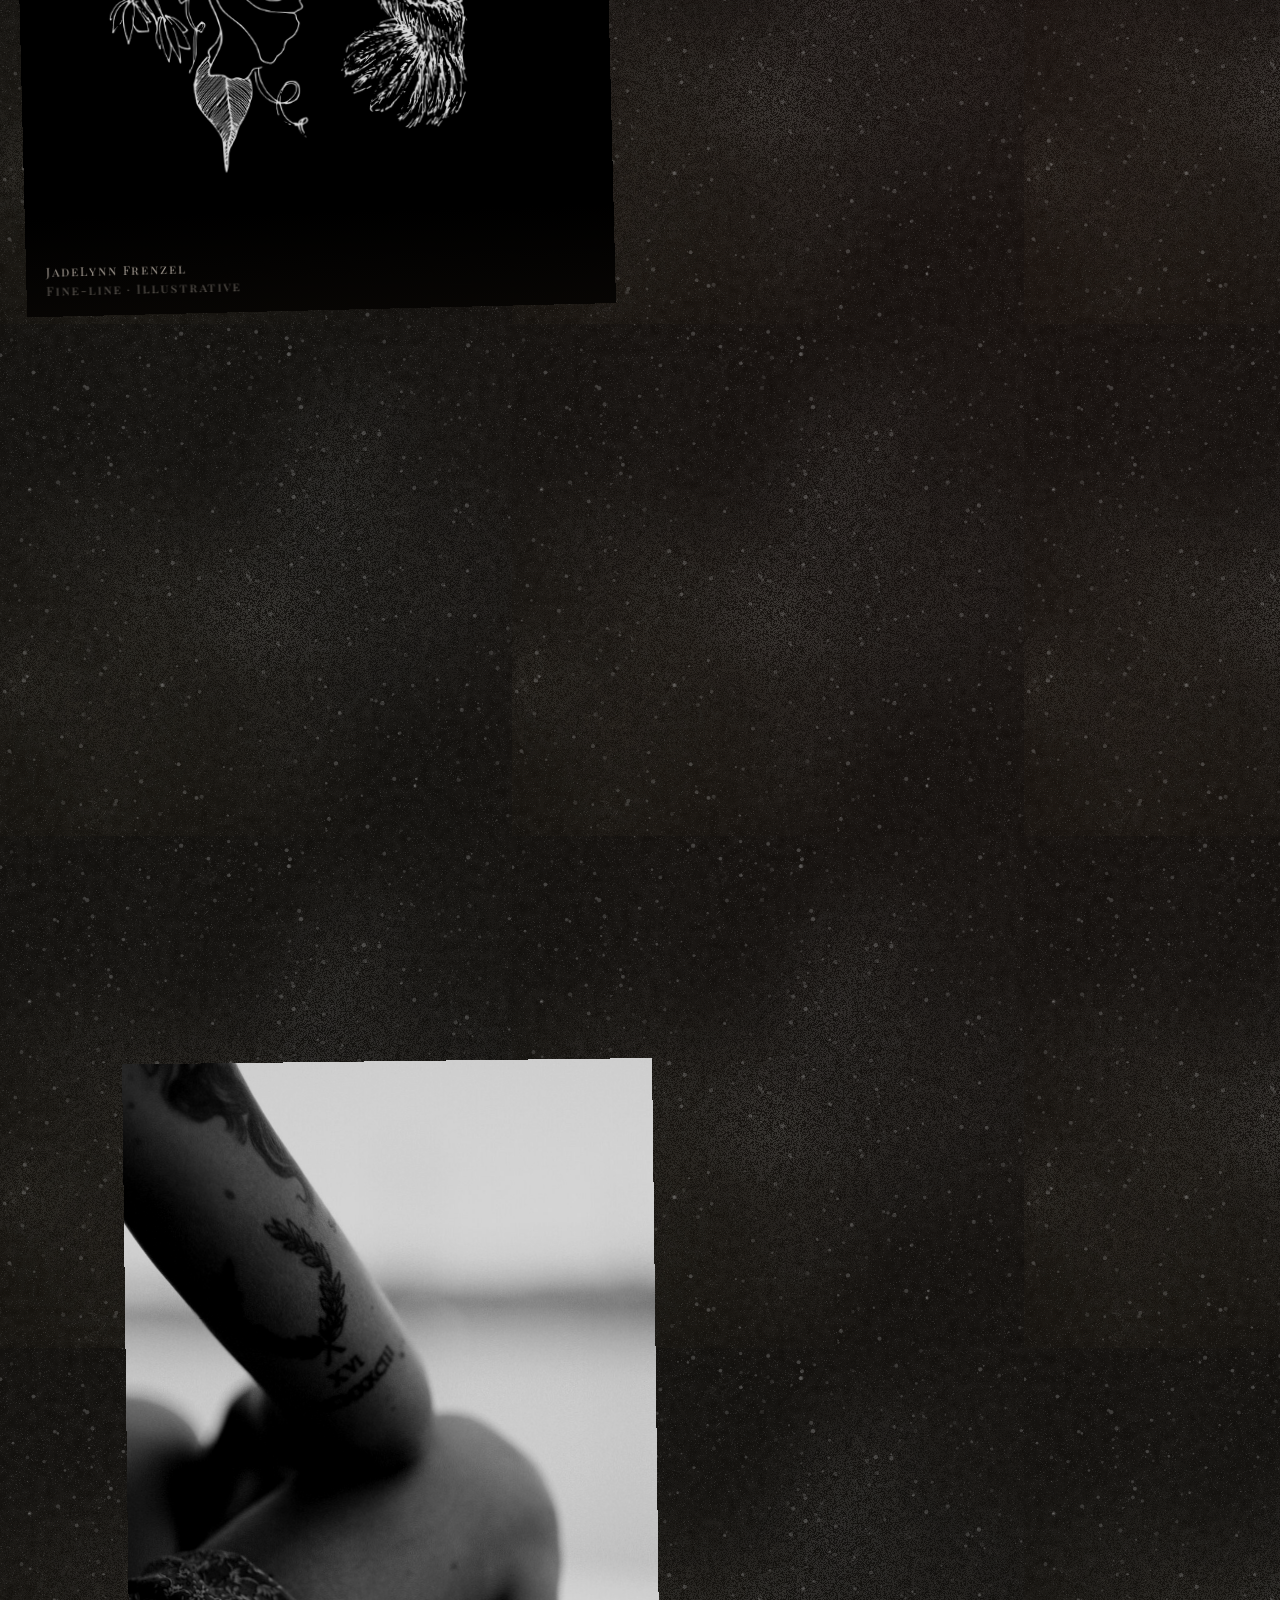
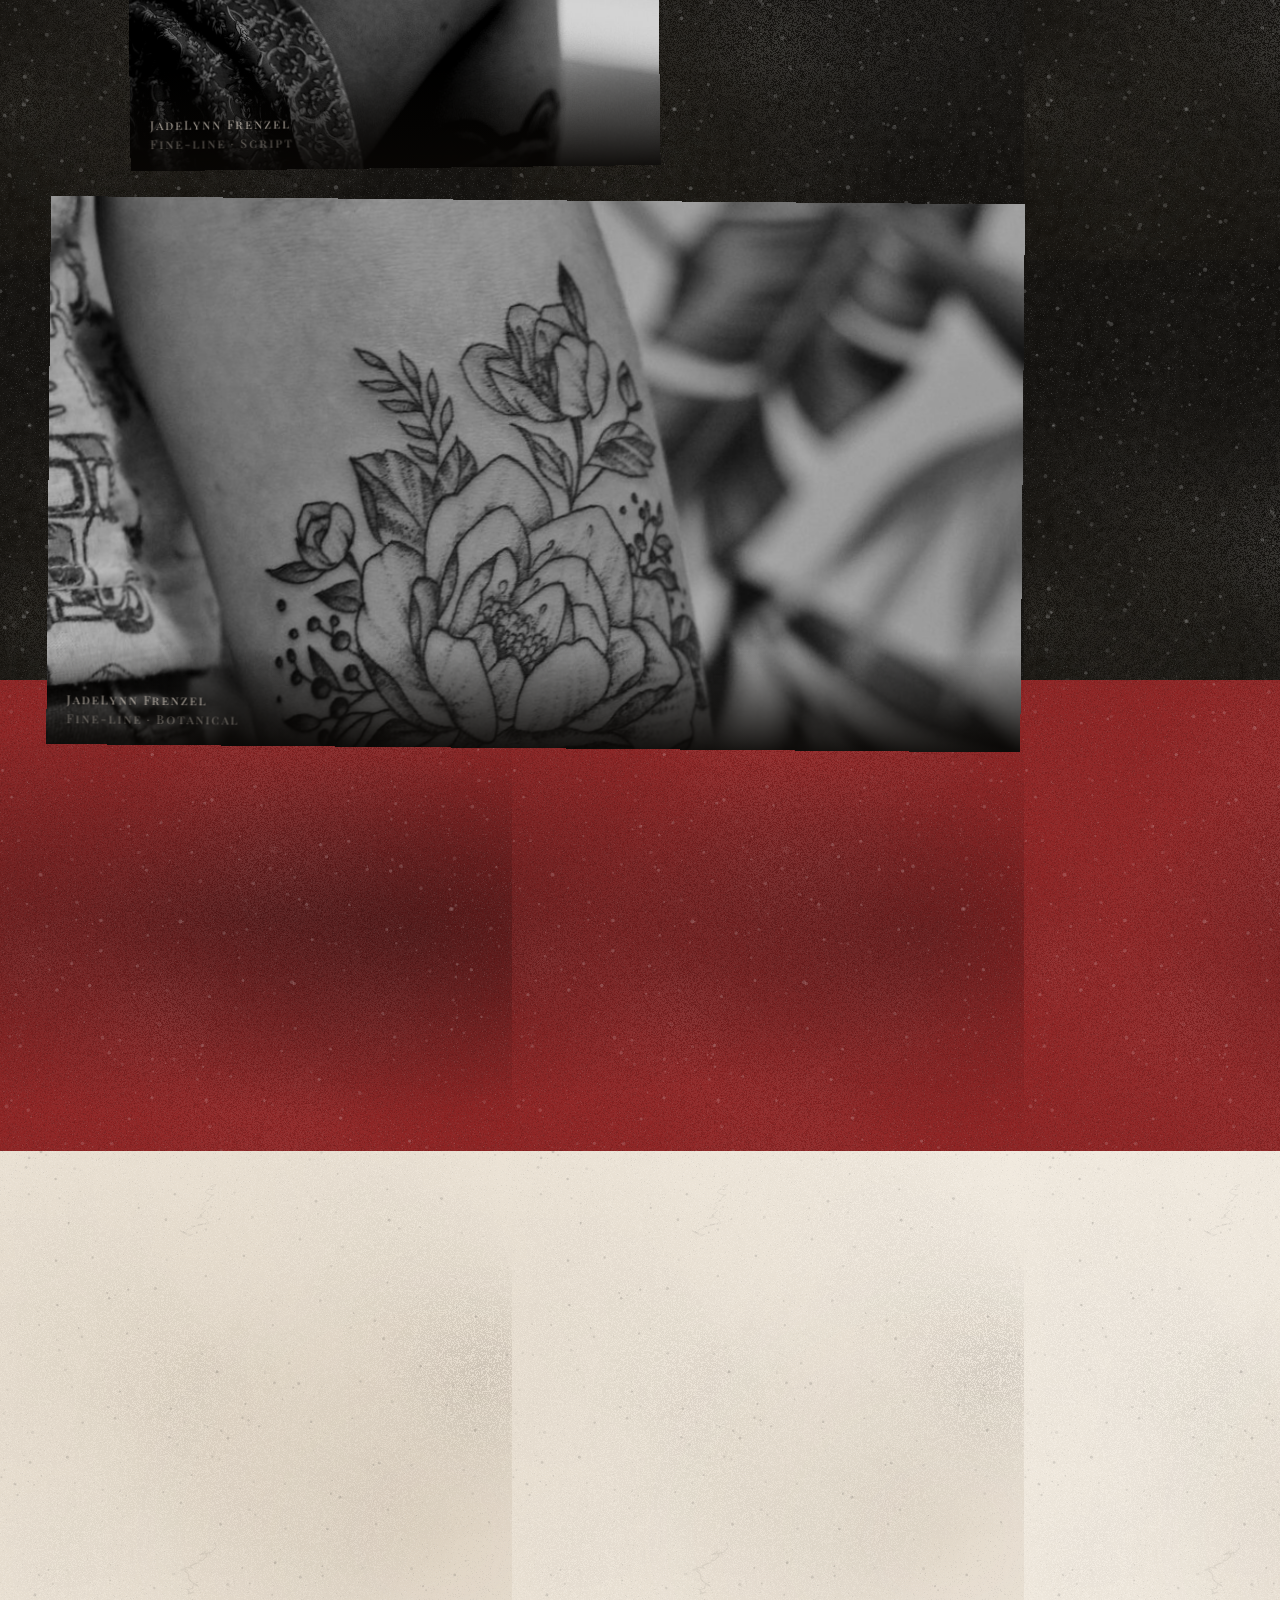
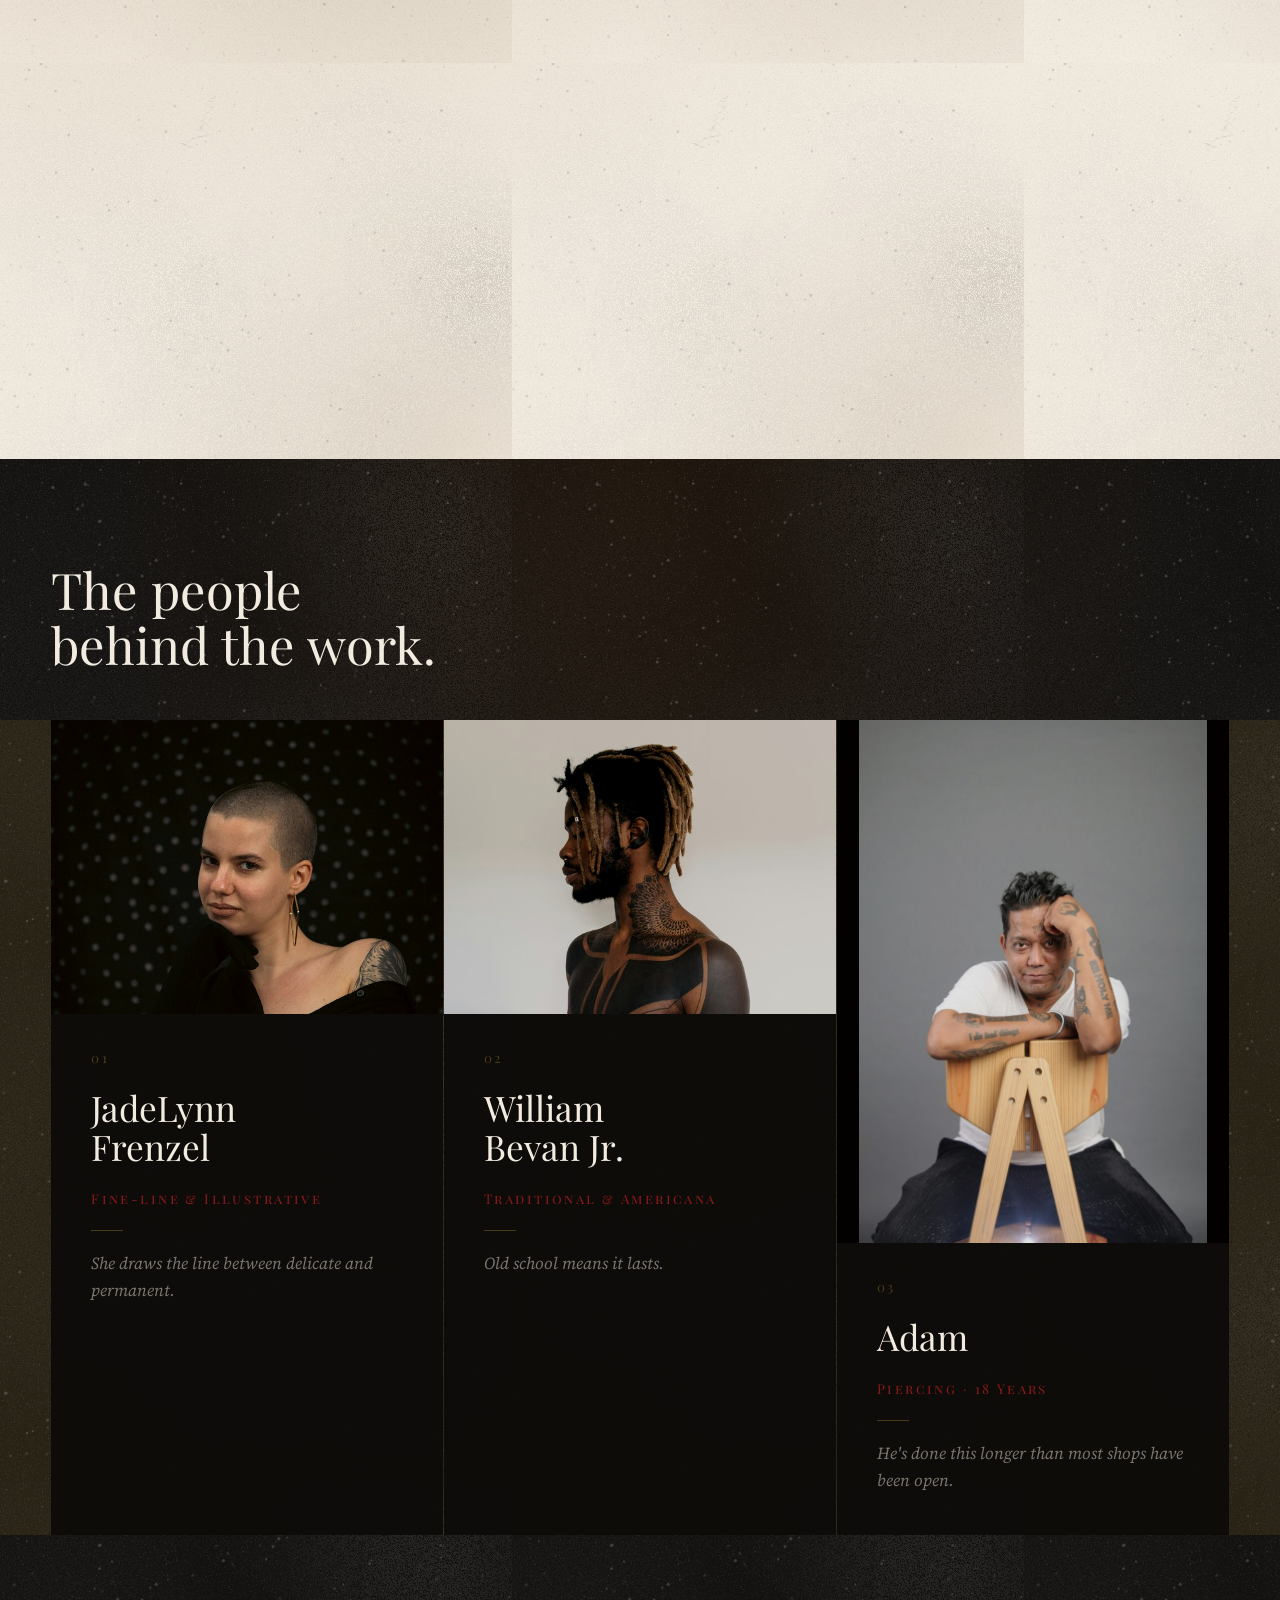
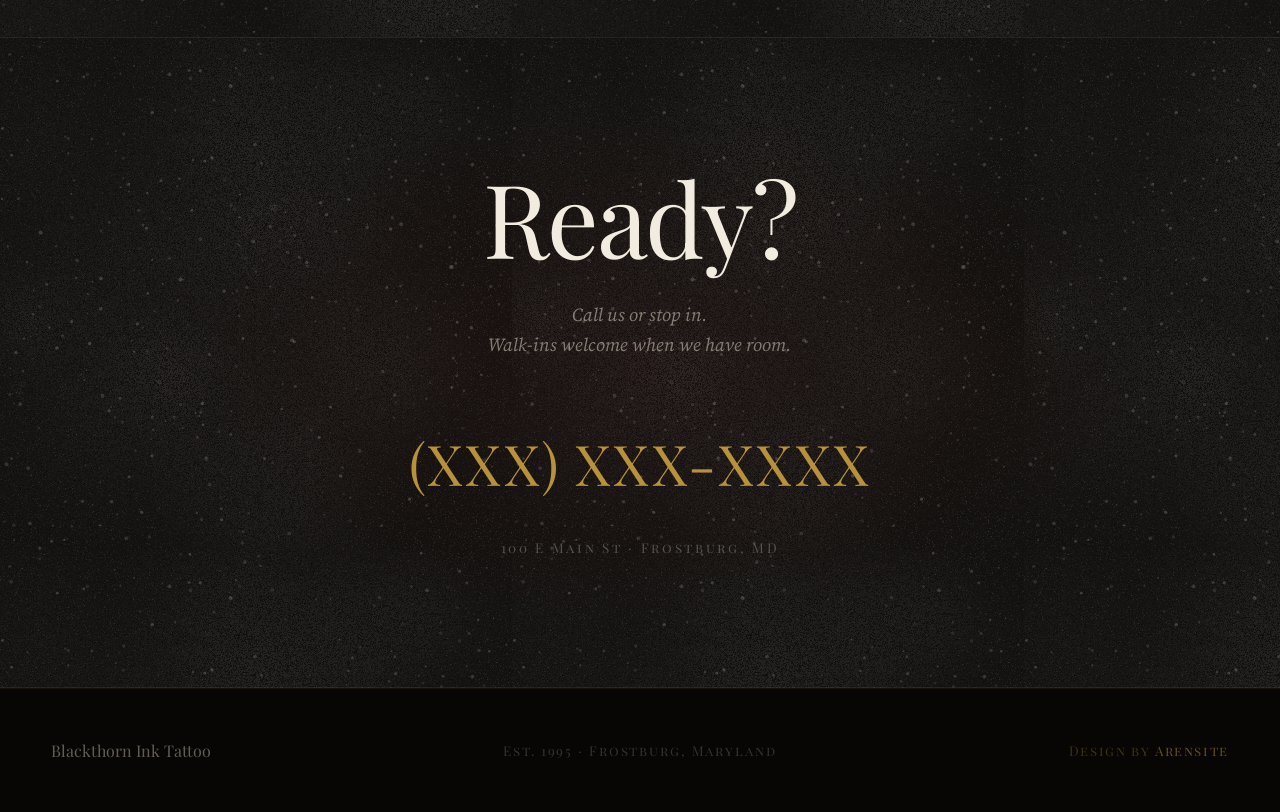
==== commit 53cf5591: "Rename mock businesses to fictional names; fix brand attribution and phone - The Nettle Patch → Wild" ====
--- a/mock-sites/independent-ink/index.html
+++ b/mock-sites/independent-ink/index.html
@@ -3,8 +3,8 @@
 <head>
   <meta charset="UTF-8" />
   <meta name="viewport" content="width=device-width, initial-scale=1.0" />
-  <title>Independent Ink · Frostburg, Maryland</title>
-  <meta name="description" content="Independent Ink Tattoo — 100 E Main St, Frostburg, MD. Est. 1995. Custom tattoo and piercing studio." />
+  <title>Blackthorn Ink · Frostburg, Maryland</title>
+  <meta name="description" content="Blackthorn Ink Tattoo — 100 E Main St, Frostburg, MD. Est. 1995. Custom tattoo and piercing studio." />
   <link rel="preconnect" href="https://fonts.googleapis.com" />
   <link rel="preconnect" href="https://fonts.gstatic.com" crossorigin />
   <link href="https://fonts.googleapis.com/css2?family=Playfair+Display:ital,wght@0,400;0,700;1,400&family=Source+Serif+4:ital,opsz,wght@0,8..60,300;0,8..60,400;1,8..60,300;1,8..60,400&display=swap" rel="stylesheet" />
@@ -904,7 +904,7 @@
   <a href="#main" class="skip-link">Skip to content</a>
 
   <header id="site-header" role="banner">
-    <span class="nav-logo">Independent Ink</span>
+    <span class="nav-logo">Blackthorn Ink</span>
     <button class="nav-toggle" id="nav-toggle" aria-label="Toggle navigation" aria-expanded="false">
       <span></span><span></span><span></span>
     </button>
@@ -942,7 +942,7 @@
     <section id="work" data-tex="dark" aria-labelledby="work-heading">
       <div class="work-header">
         <h2 class="work-title reveal" id="work-heading">Thirty years.<br>Every one earned.</h2>
-        <span class="work-header-note reveal">Independent Ink · Est. 1995</span>
+        <span class="work-header-note reveal">Blackthorn Ink · Est. 1995</span>
       </div>
 
       <div class="work-stack" role="list" aria-label="Portfolio">
@@ -969,7 +969,7 @@
               loading="lazy" width="800" height="1067"
             />
             <div class="work-caption">
-              <span class="work-artist">Independent Ink</span>
+              <span class="work-artist">Blackthorn Ink</span>
               <span class="work-style">The work</span>
             </div>
           
@@ -1038,7 +1038,7 @@
           <em class="about-subline">We are still here.</em>
         </div>
         <div class="about-body reveal">
-          <p>Independent Ink was founded by <strong>Adam</strong> on East Main Street in Frostburg, Maryland. Three artists — including Adam, a piercer with eighteen years on the needle — work out of this shop. That's the whole team. Everyone here has a specialty and nobody cuts corners.</p>
+          <p>Blackthorn Ink was founded by <strong>Adam</strong> on East Main Street in Frostburg, Maryland. Three artists — including Adam, a piercer with eighteen years on the needle — work out of this shop. That's the whole team. Everyone here has a specialty and nobody cuts corners.</p>
           <p>The work is clean. The craft is honest. Clean shop, honest craft. Every piece leaves this building as if it's the only one we'll ever do.</p>
           <p><em>Walk-ins welcome when we have room. Appointments preferred. Stop in at 100 E Main St or call — we've been at this address for thirty years and we're not going anywhere.</em></p>
         </div>
@@ -1114,8 +1114,8 @@
       <div class="book-inner">
         <h2 class="book-headline reveal" id="book-heading">Ready?</h2>
         <p class="book-sub reveal">Call us or stop in.<br>Walk-ins welcome when we have room.</p>
-        <a class="book-phone reveal" href="tel:+13016891102" aria-label="Call Independent Ink at (301) 689-1102">
-          (301) 689-1102
+        <a class="book-phone reveal" href="tel:+1XXXXXXXXXX" aria-label="Call Blackthorn Ink at (XXX) XXX-XXXX">
+          (XXX) XXX-XXXX
         </a>
         <p class="book-address reveal">100 E Main St · Frostburg, MD</p>
       </div>
@@ -1125,7 +1125,7 @@
 
   <footer role="contentinfo">
     <div class="footer-inner">
-      <span class="footer-name">Independent Ink Tattoo</span>
+      <span class="footer-name">Blackthorn Ink Tattoo</span>
       <span class="footer-meta">Est. 1995 · Frostburg, Maryland</span>
       <span class="footer-credit">Design by <span>Arensite</span></span>
     </div>
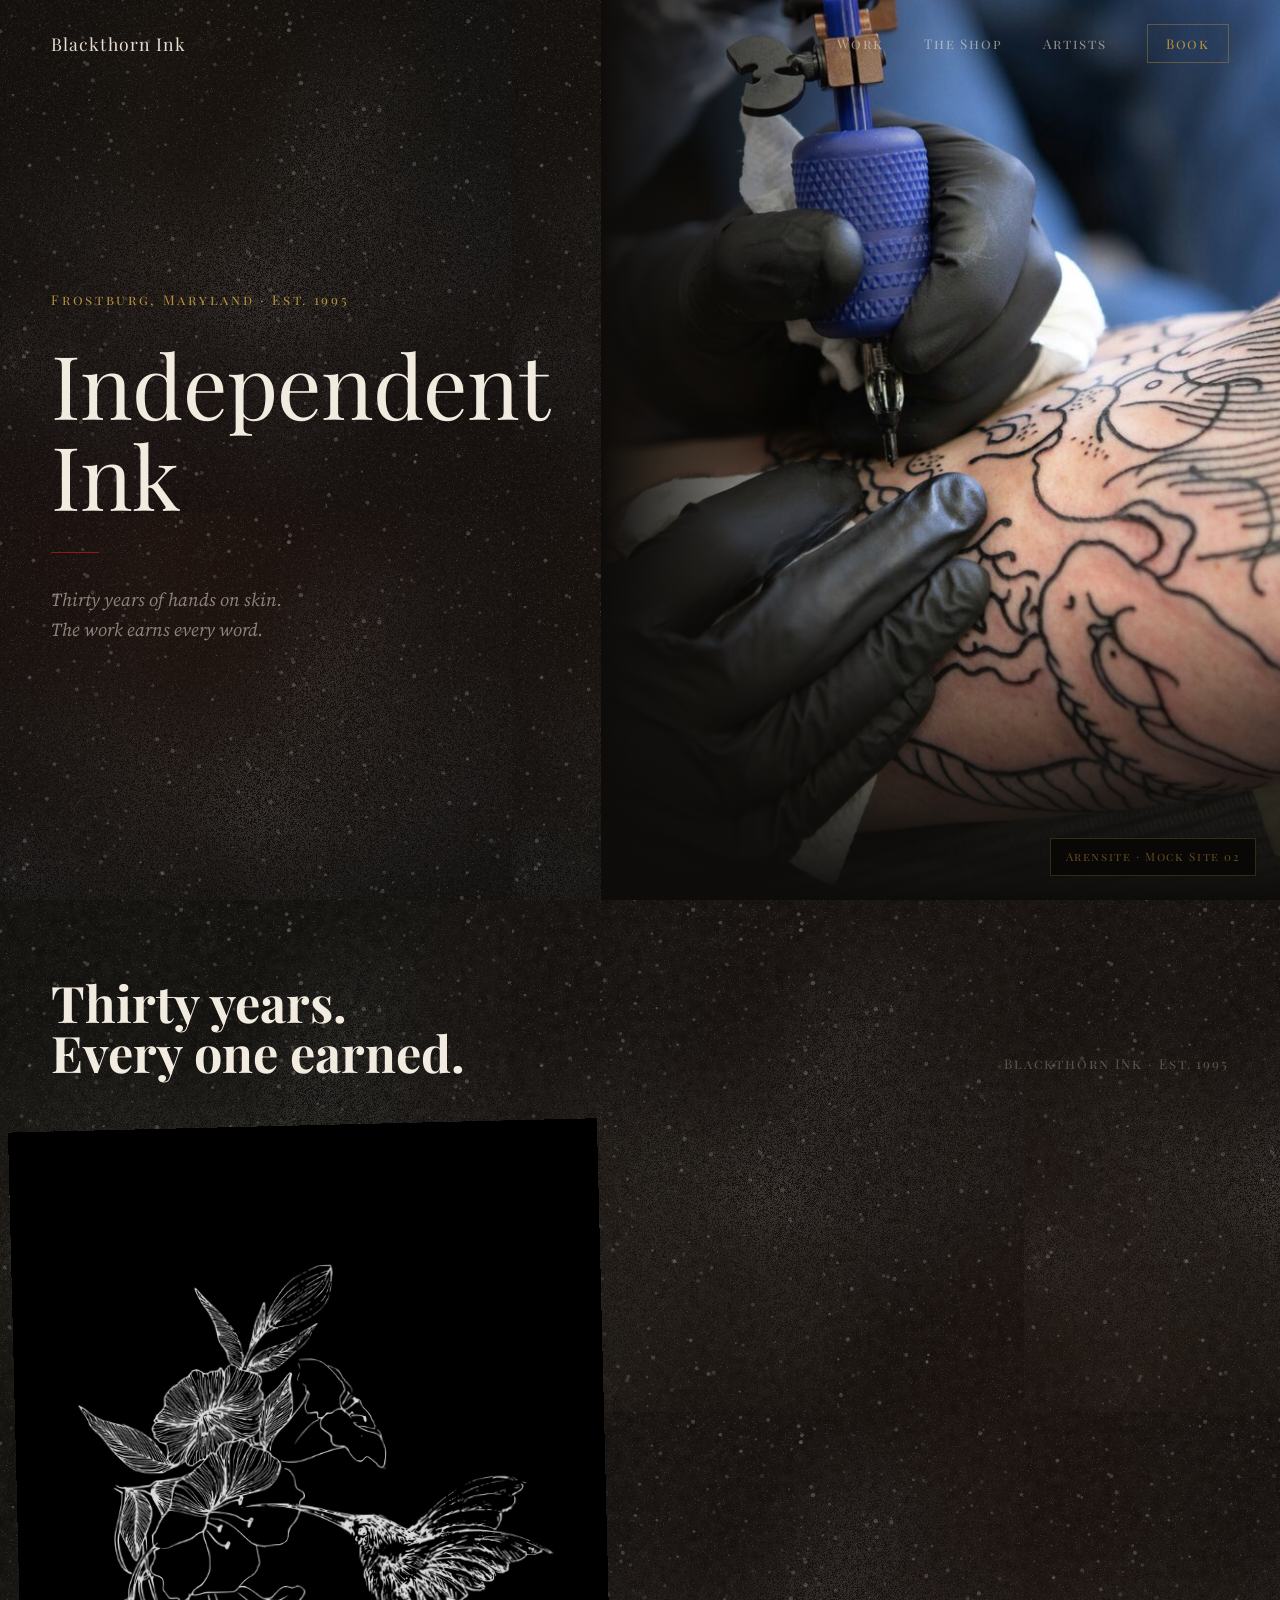
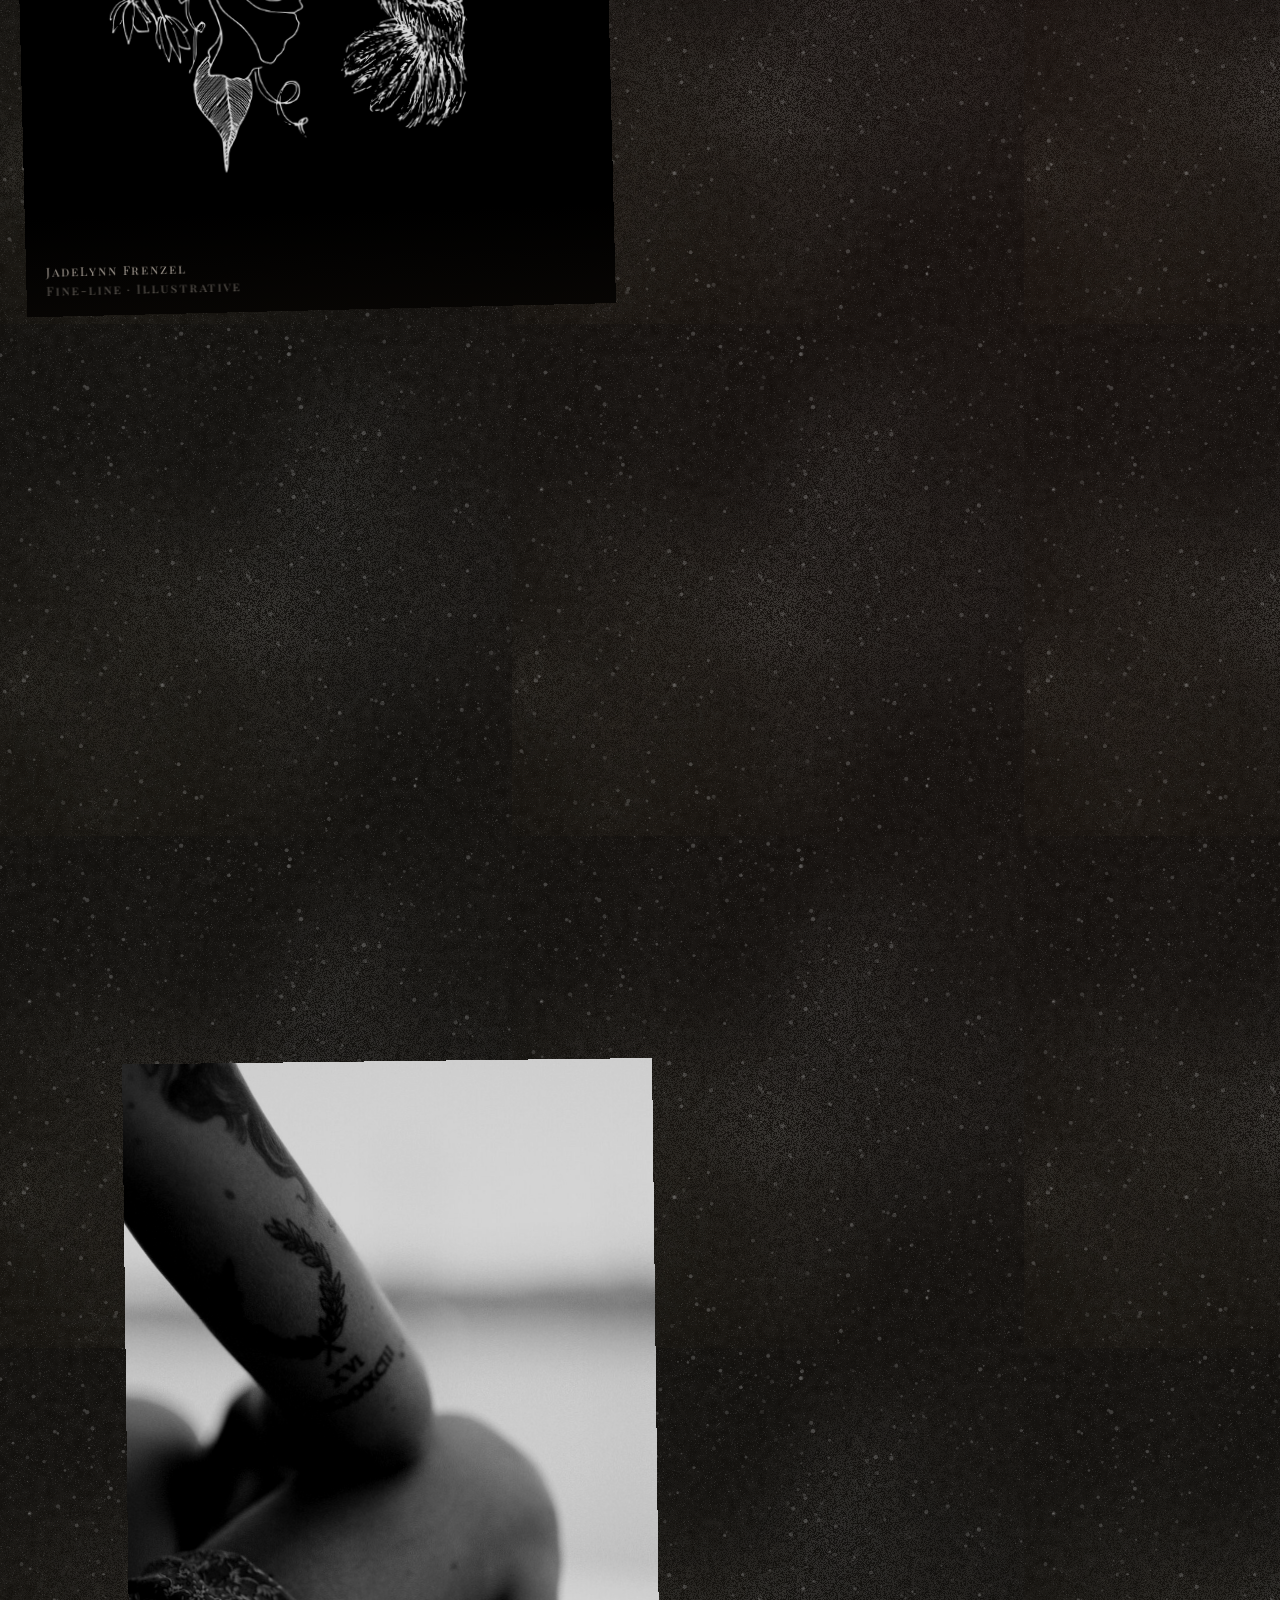
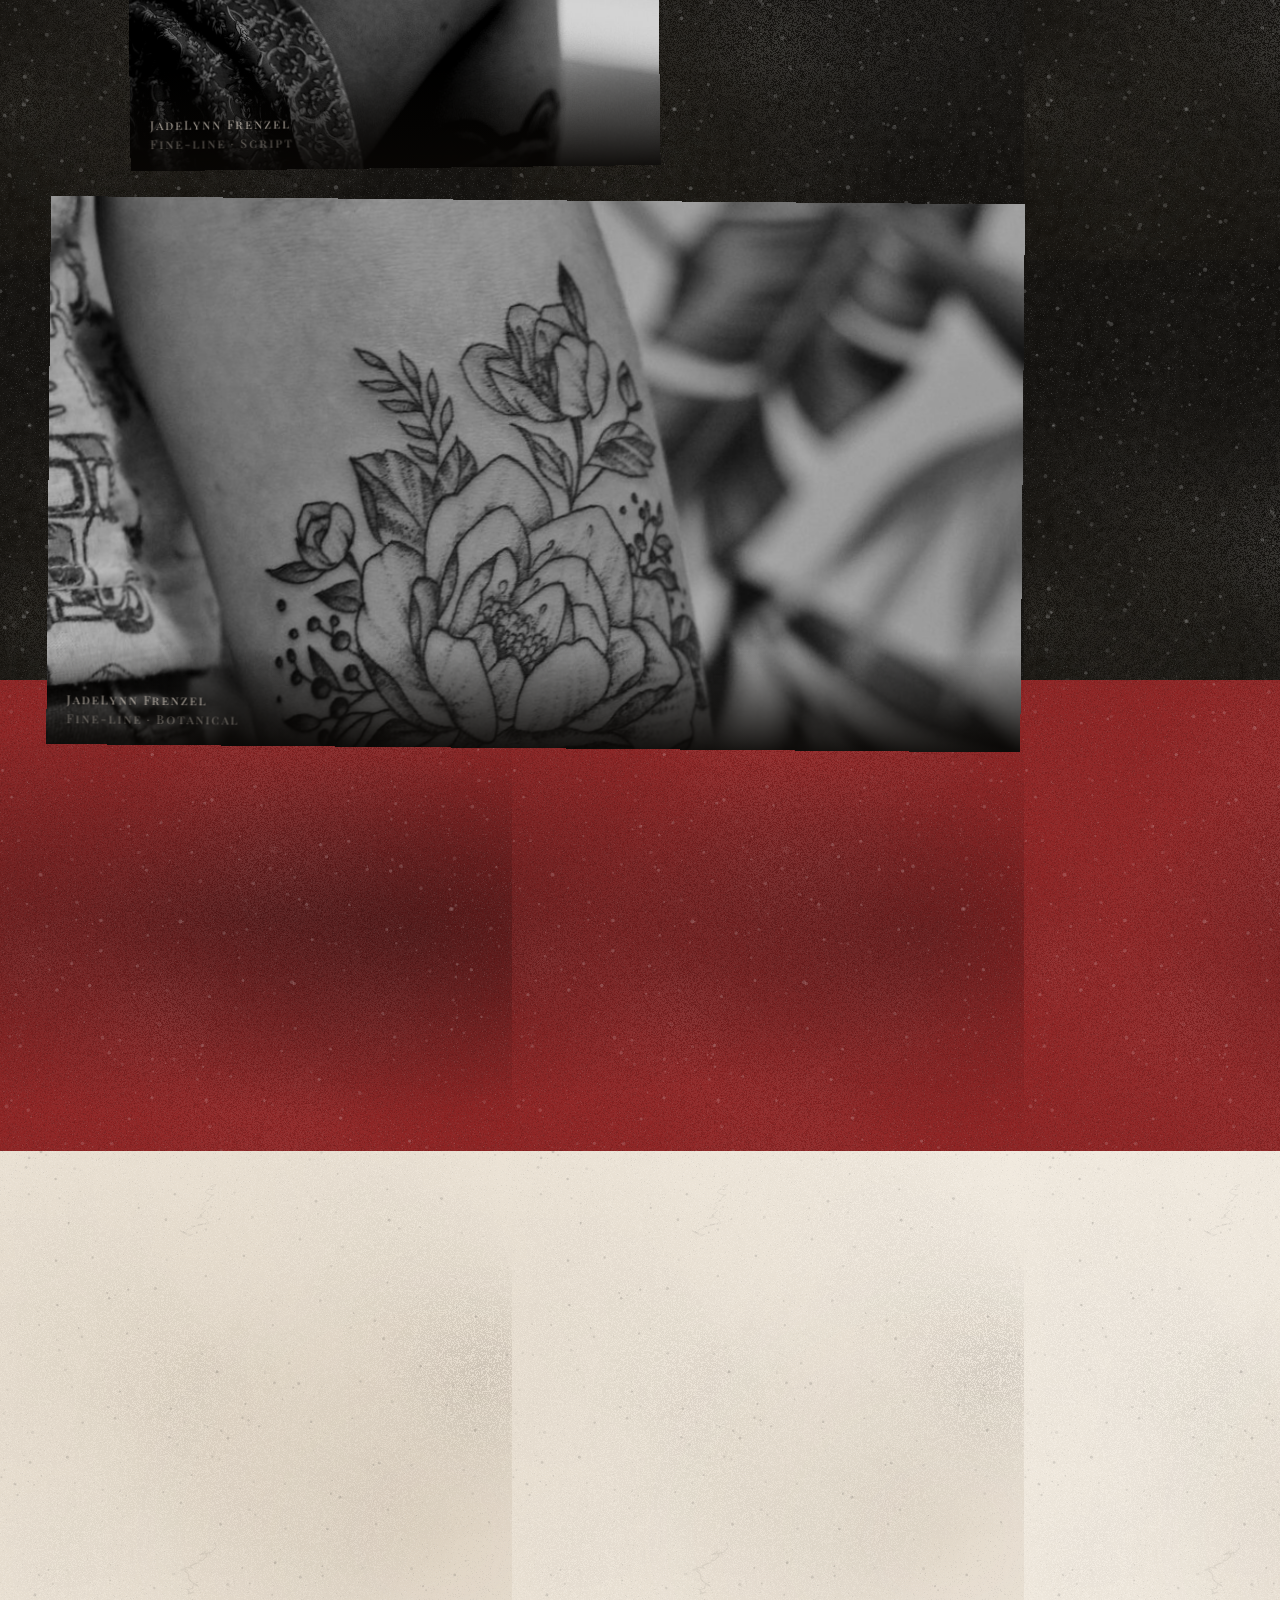
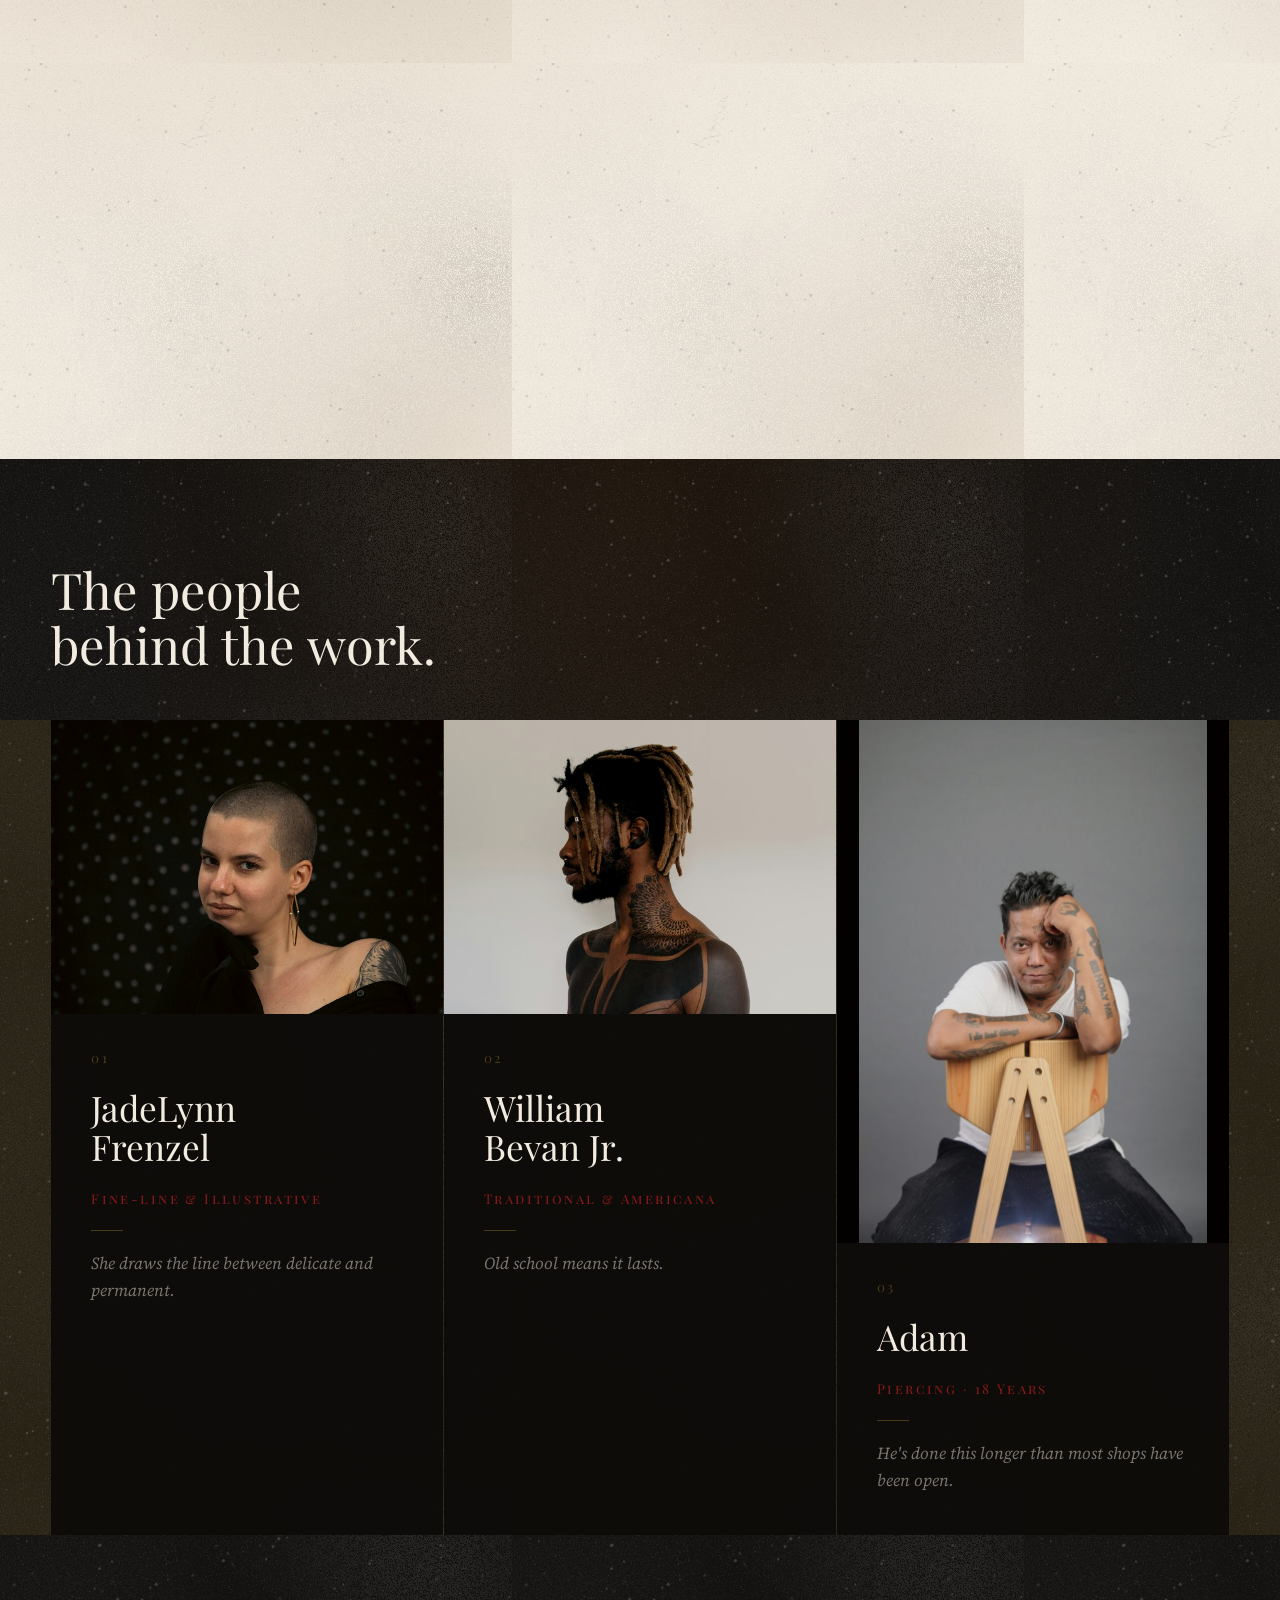
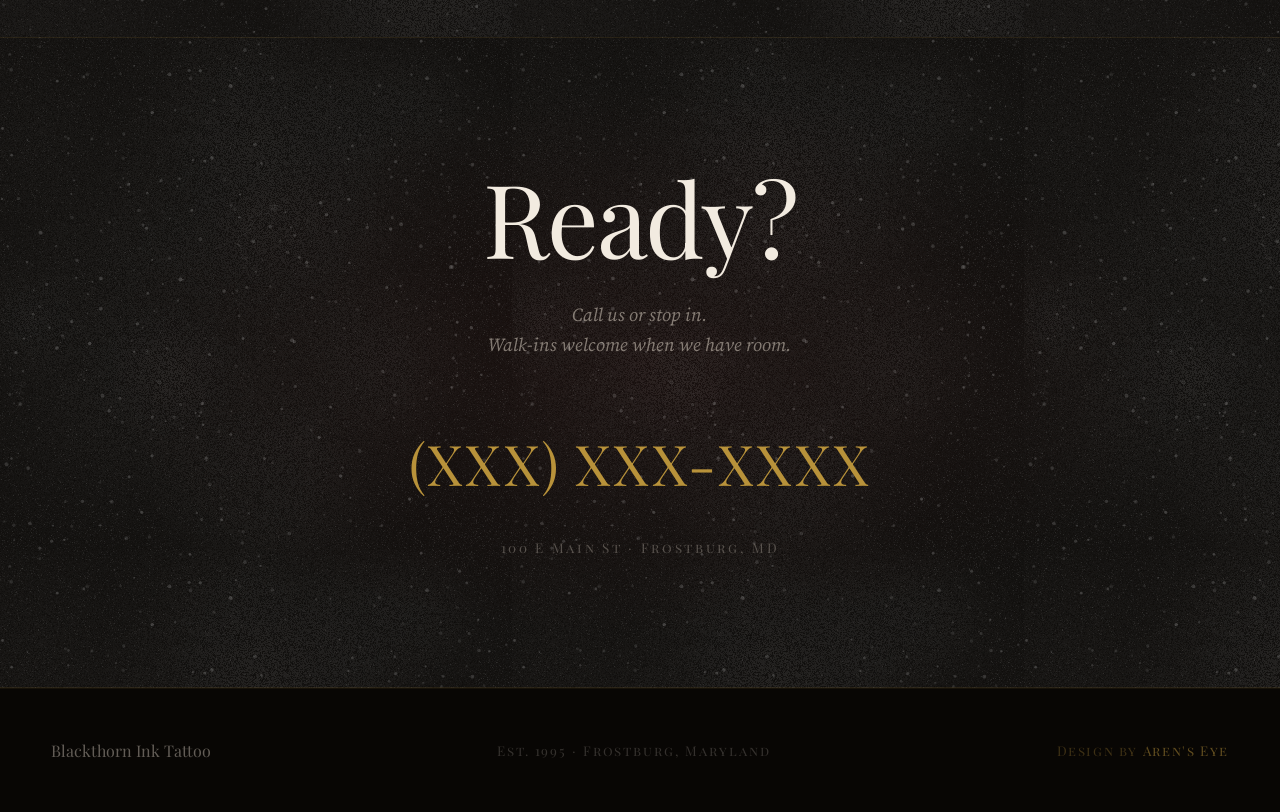
==== commit 072c42f1: "Fix footer credits to say Aren's Eye Co-Authored-By: Claude Sonnet 4.6 <noreply@anthropic.com>" ====
--- a/mock-sites/independent-ink/index.html
+++ b/mock-sites/independent-ink/index.html
@@ -1127,7 +1127,7 @@
     <div class="footer-inner">
       <span class="footer-name">Blackthorn Ink Tattoo</span>
       <span class="footer-meta">Est. 1995 · Frostburg, Maryland</span>
-      <span class="footer-credit">Design by <span>Arensite</span></span>
+      <span class="footer-credit">Design by <span>Aren's Eye</span></span>
     </div>
   </footer>
 
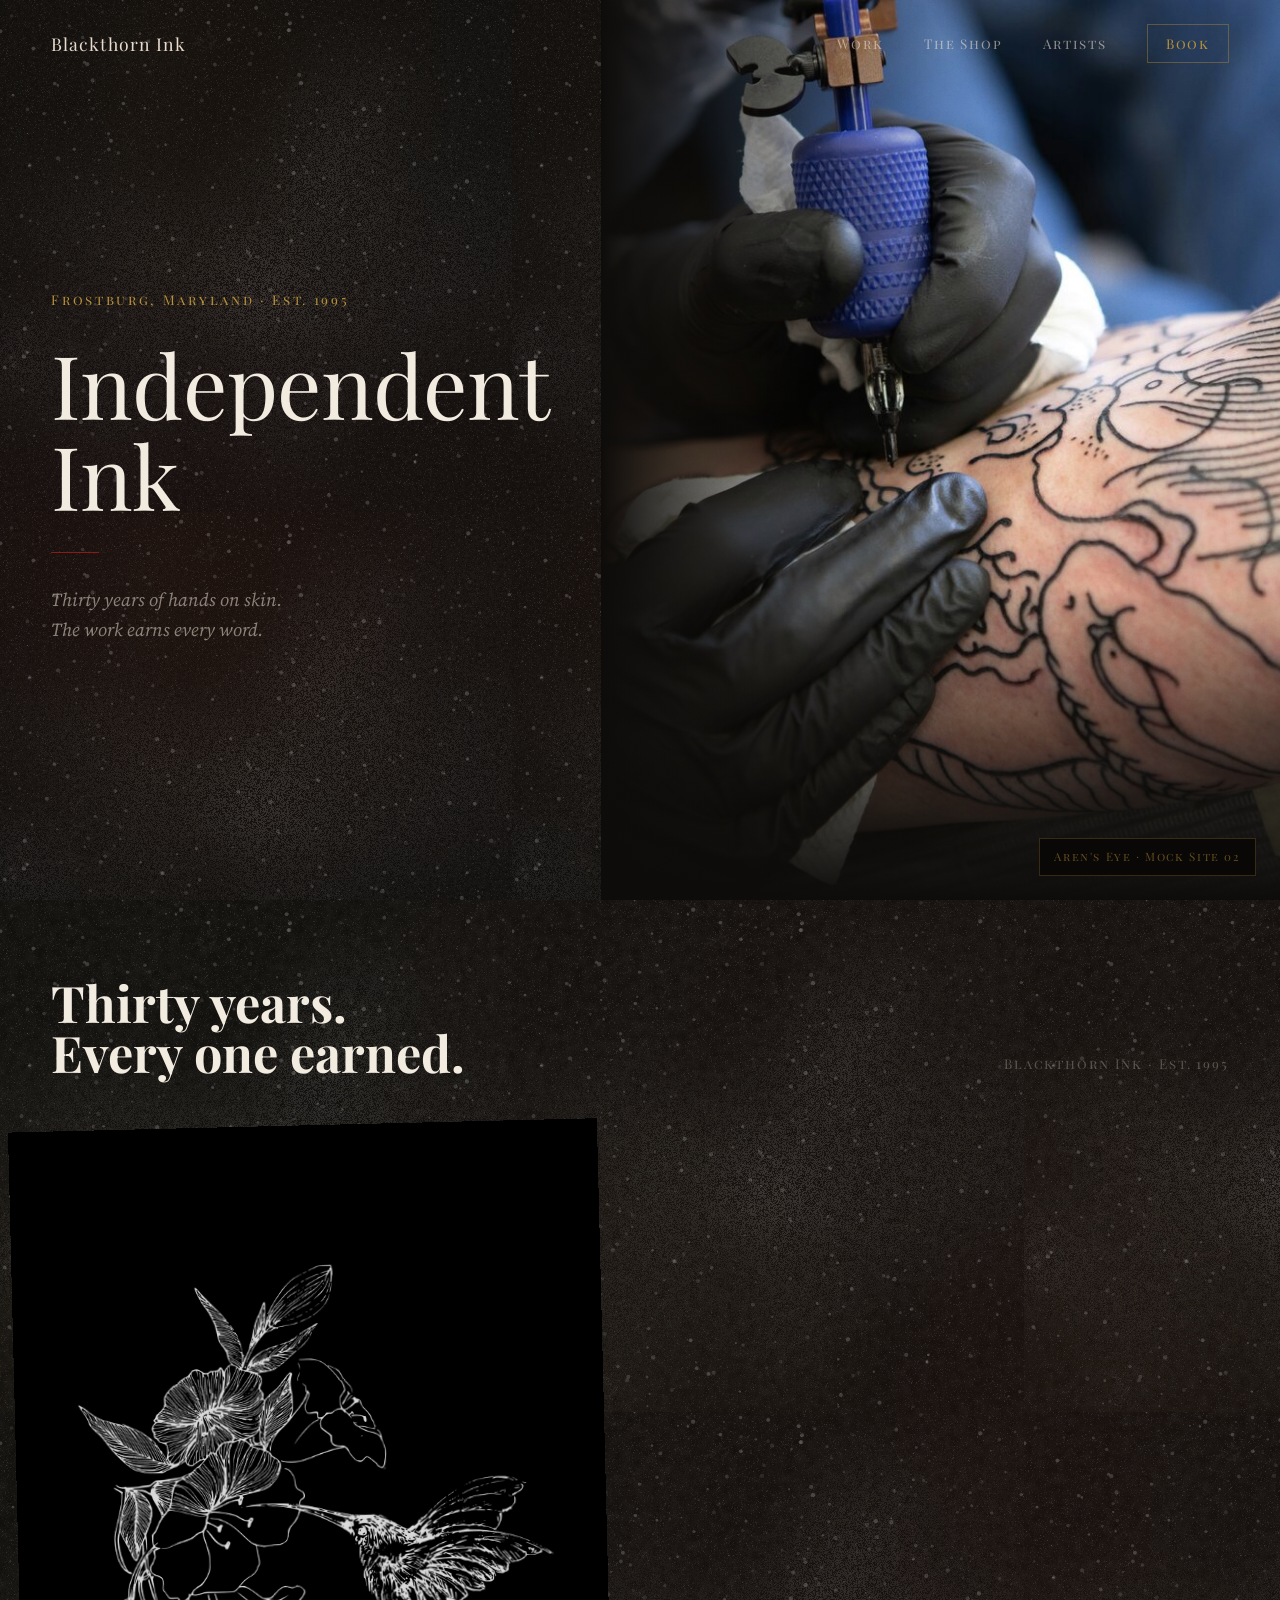
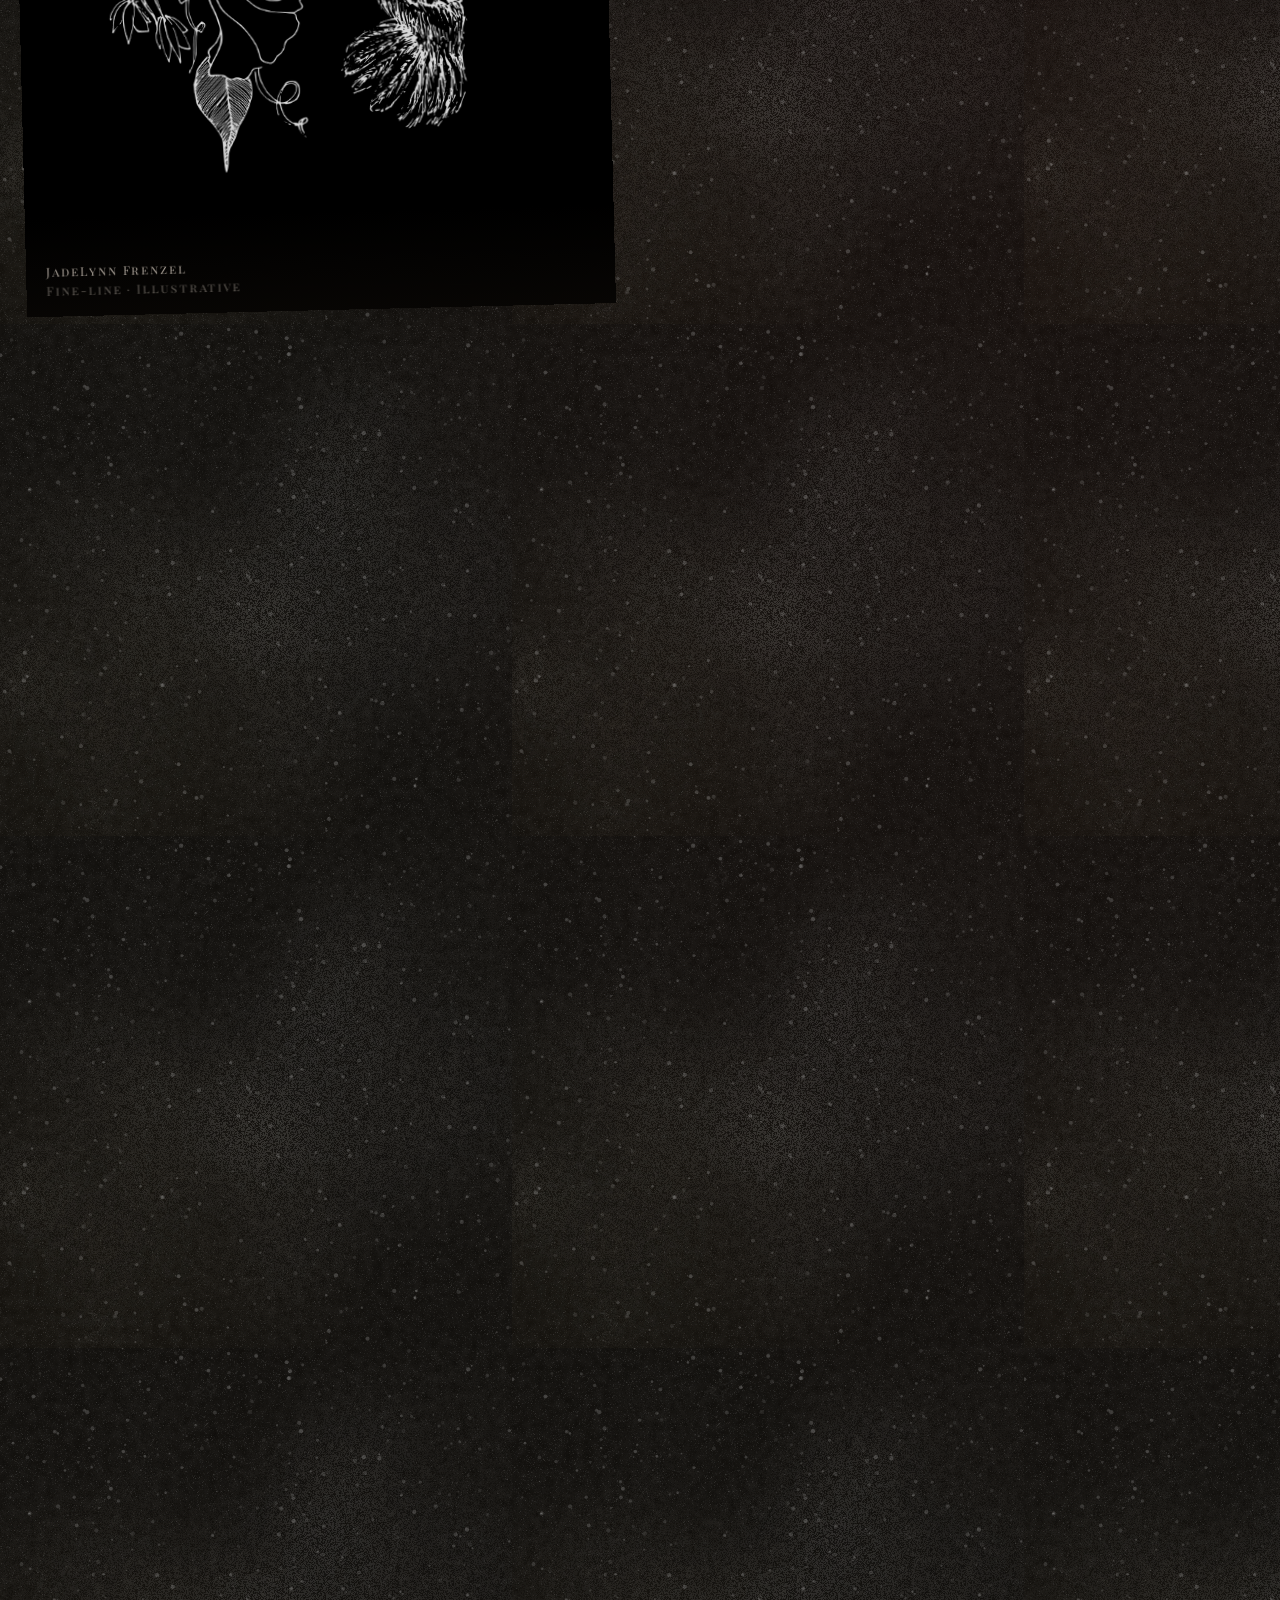
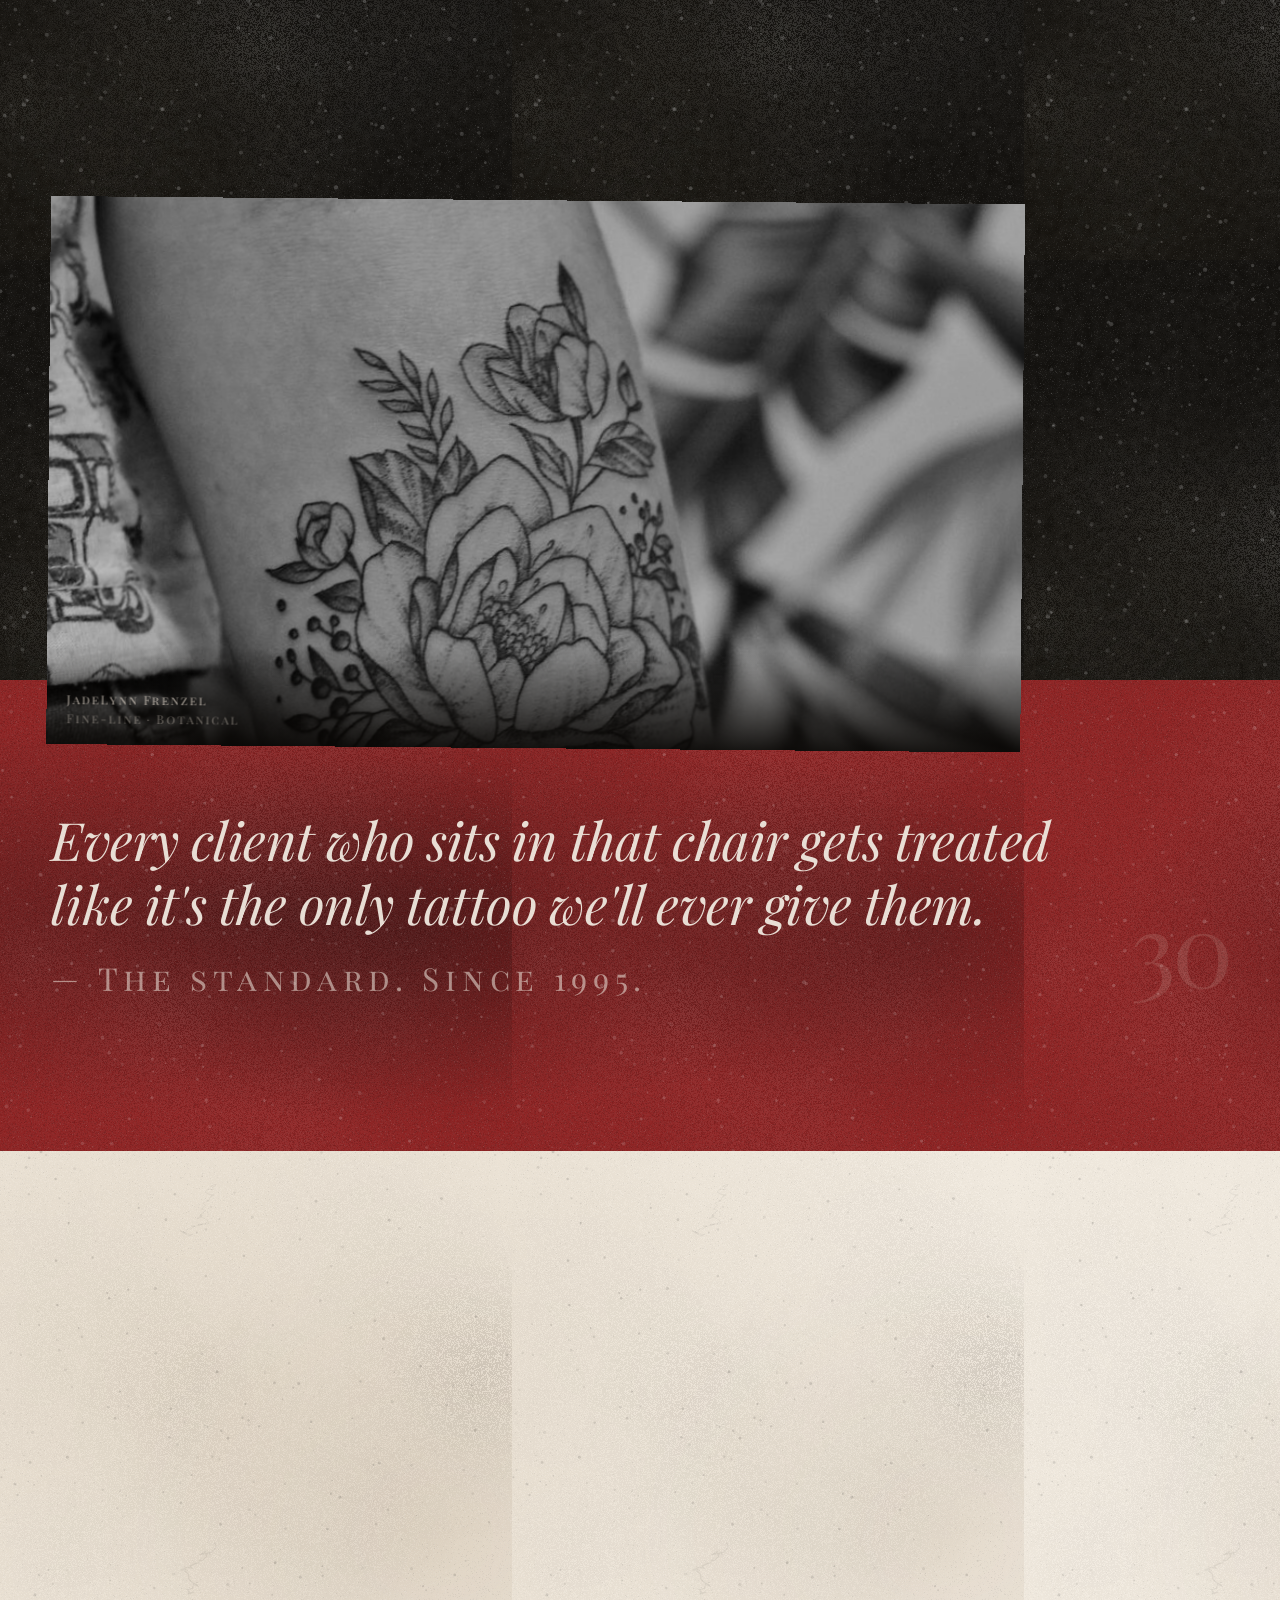
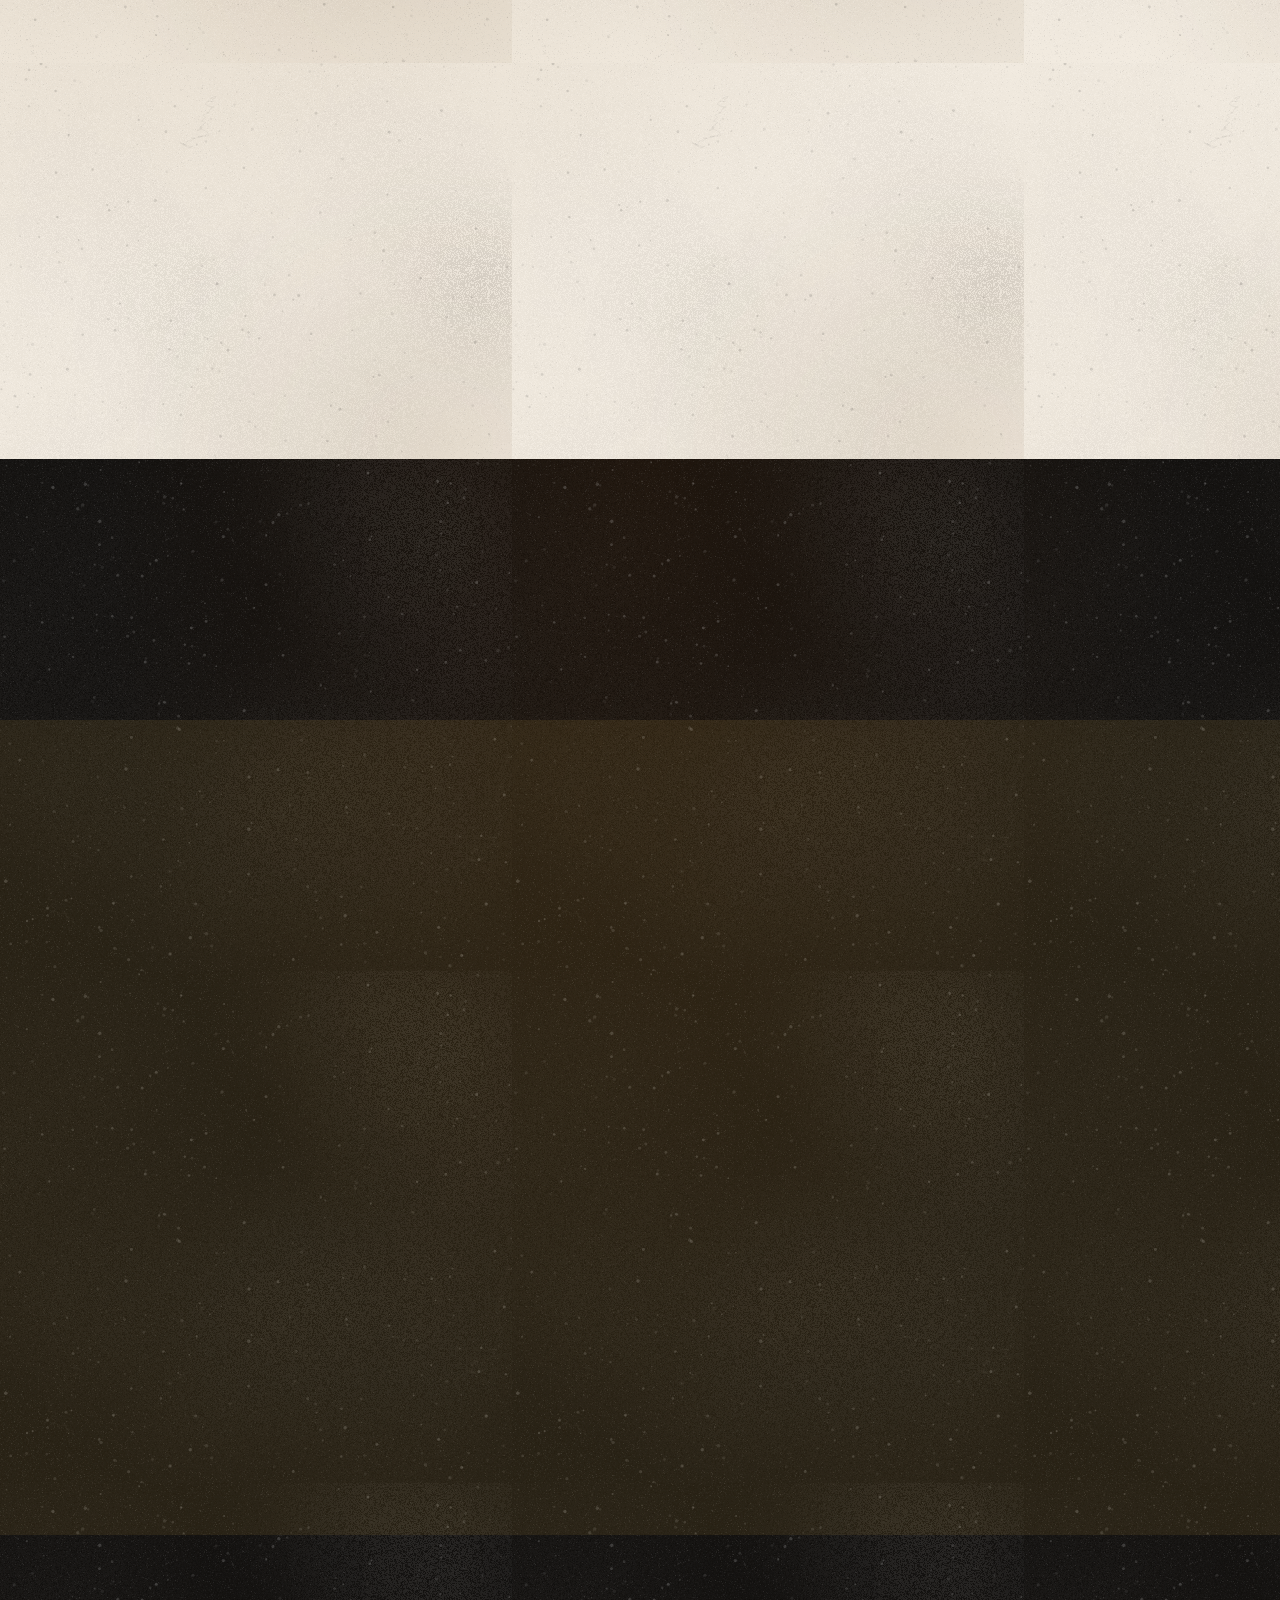
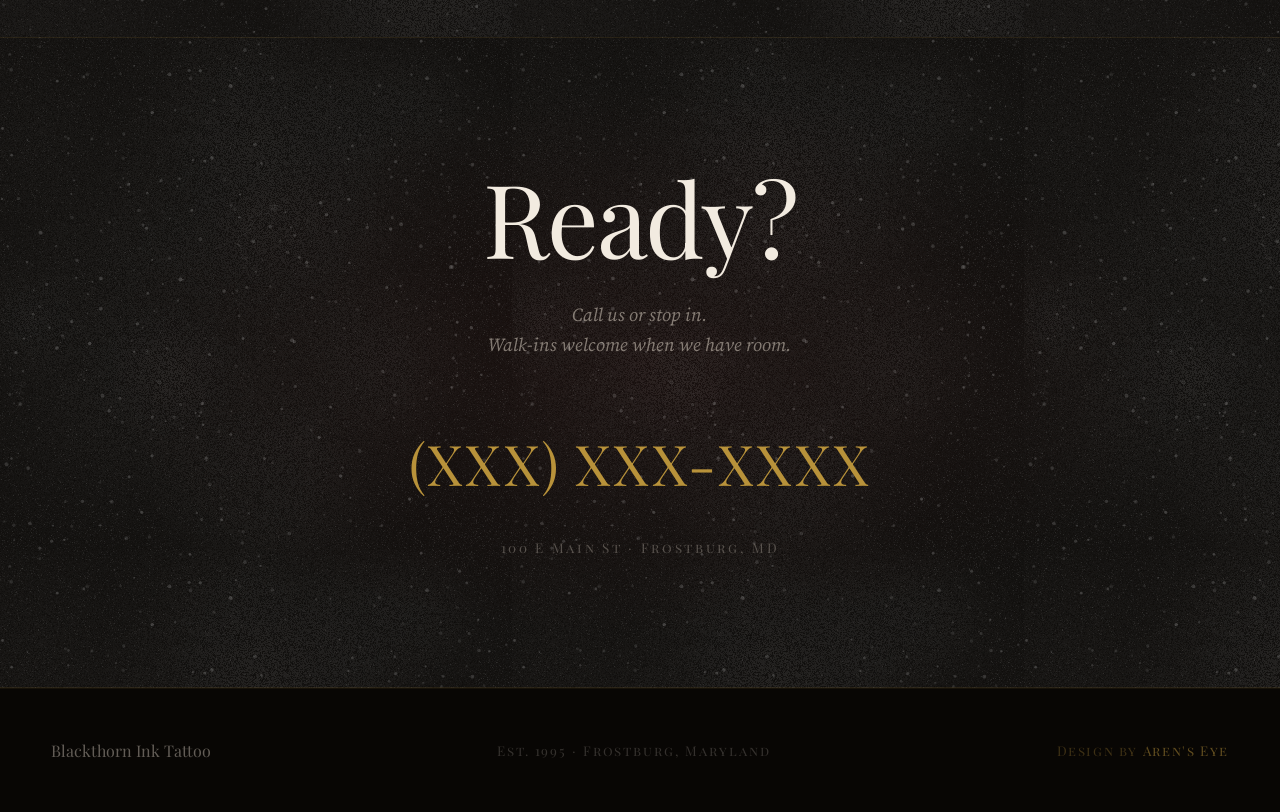
==== commit 5f80a7ba: "Fix remaining Arensite reference in Blackthorn Ink portfolio note Co-Authored-By: Claude Sonnet 4.6 " ====
--- a/mock-sites/independent-ink/index.html
+++ b/mock-sites/independent-ink/index.html
@@ -1131,7 +1131,7 @@
     </div>
   </footer>
 
-  <div class="portfolio-note" role="note" aria-label="Portfolio note">Arensite · Mock Site 02</div>
+  <div class="portfolio-note" role="note" aria-label="Portfolio note">Aren's Eye · Mock Site 02</div>
 
   <script>
     // Header scroll
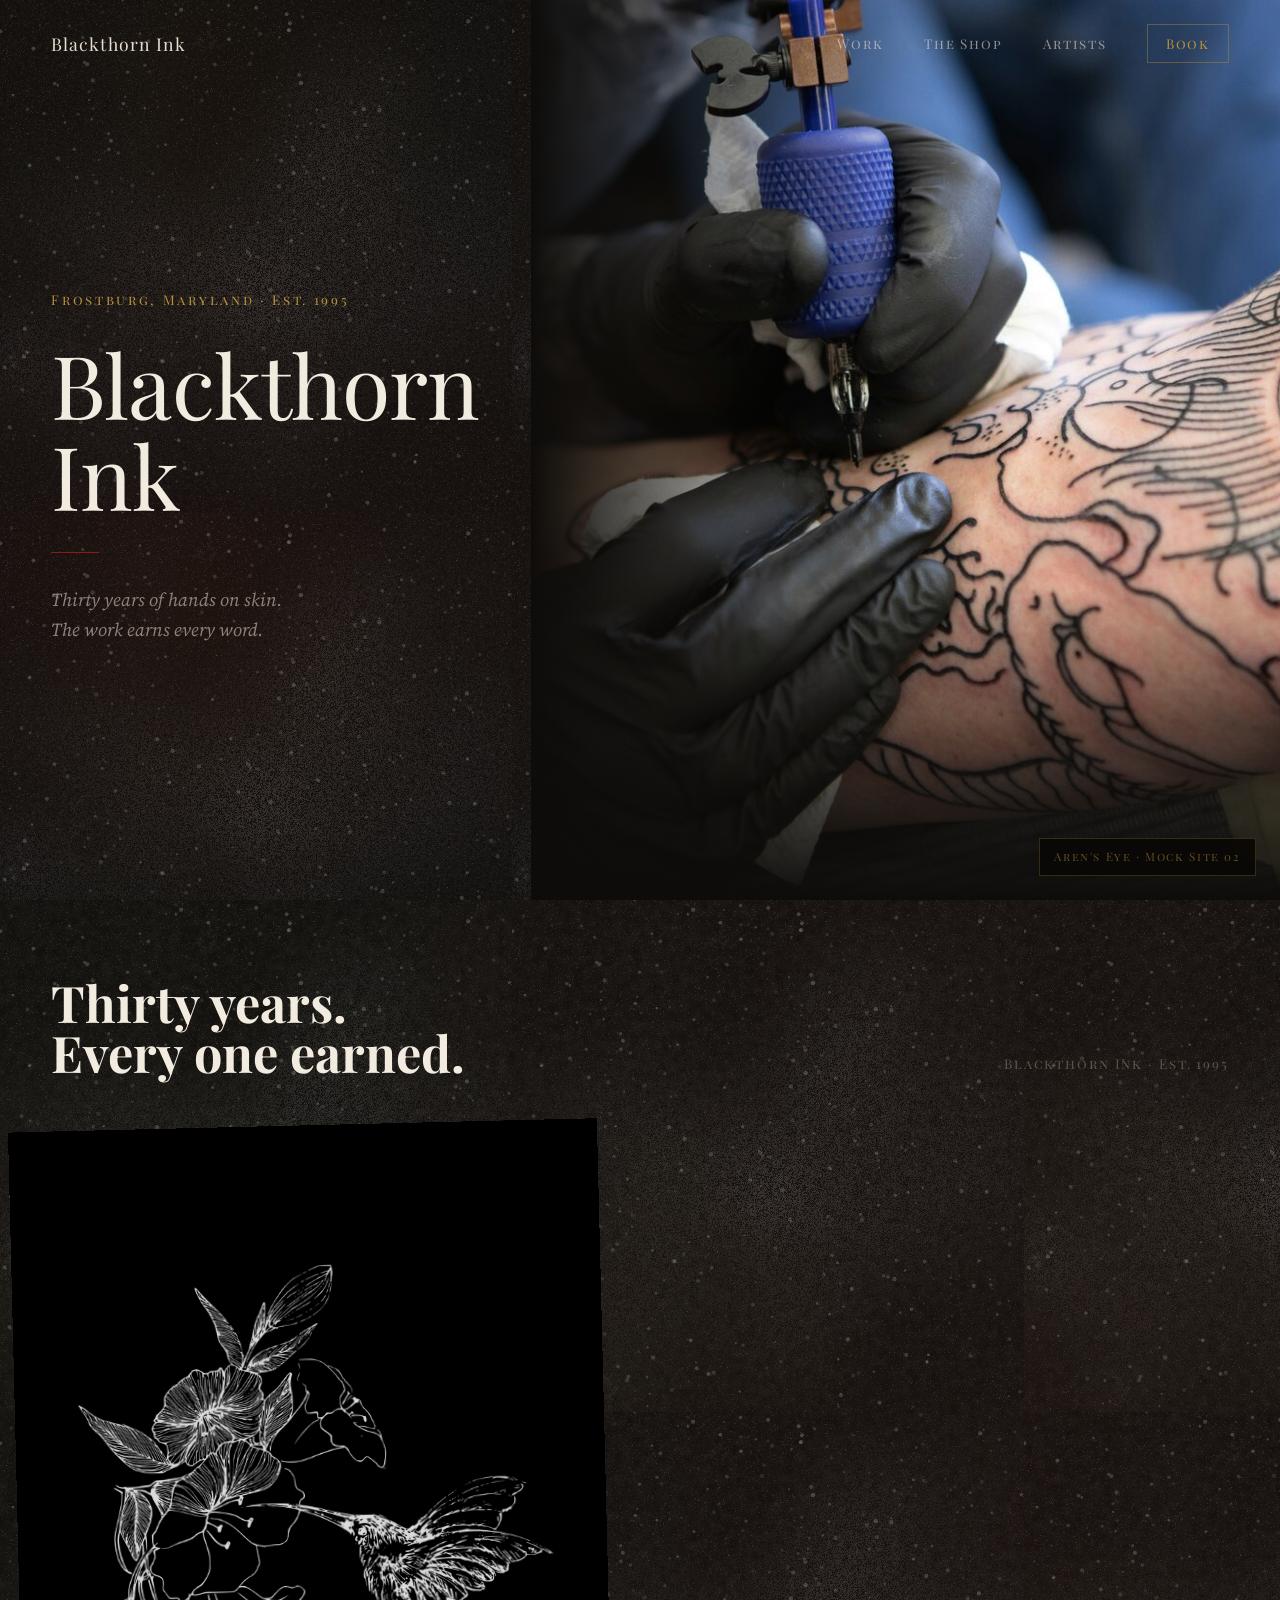
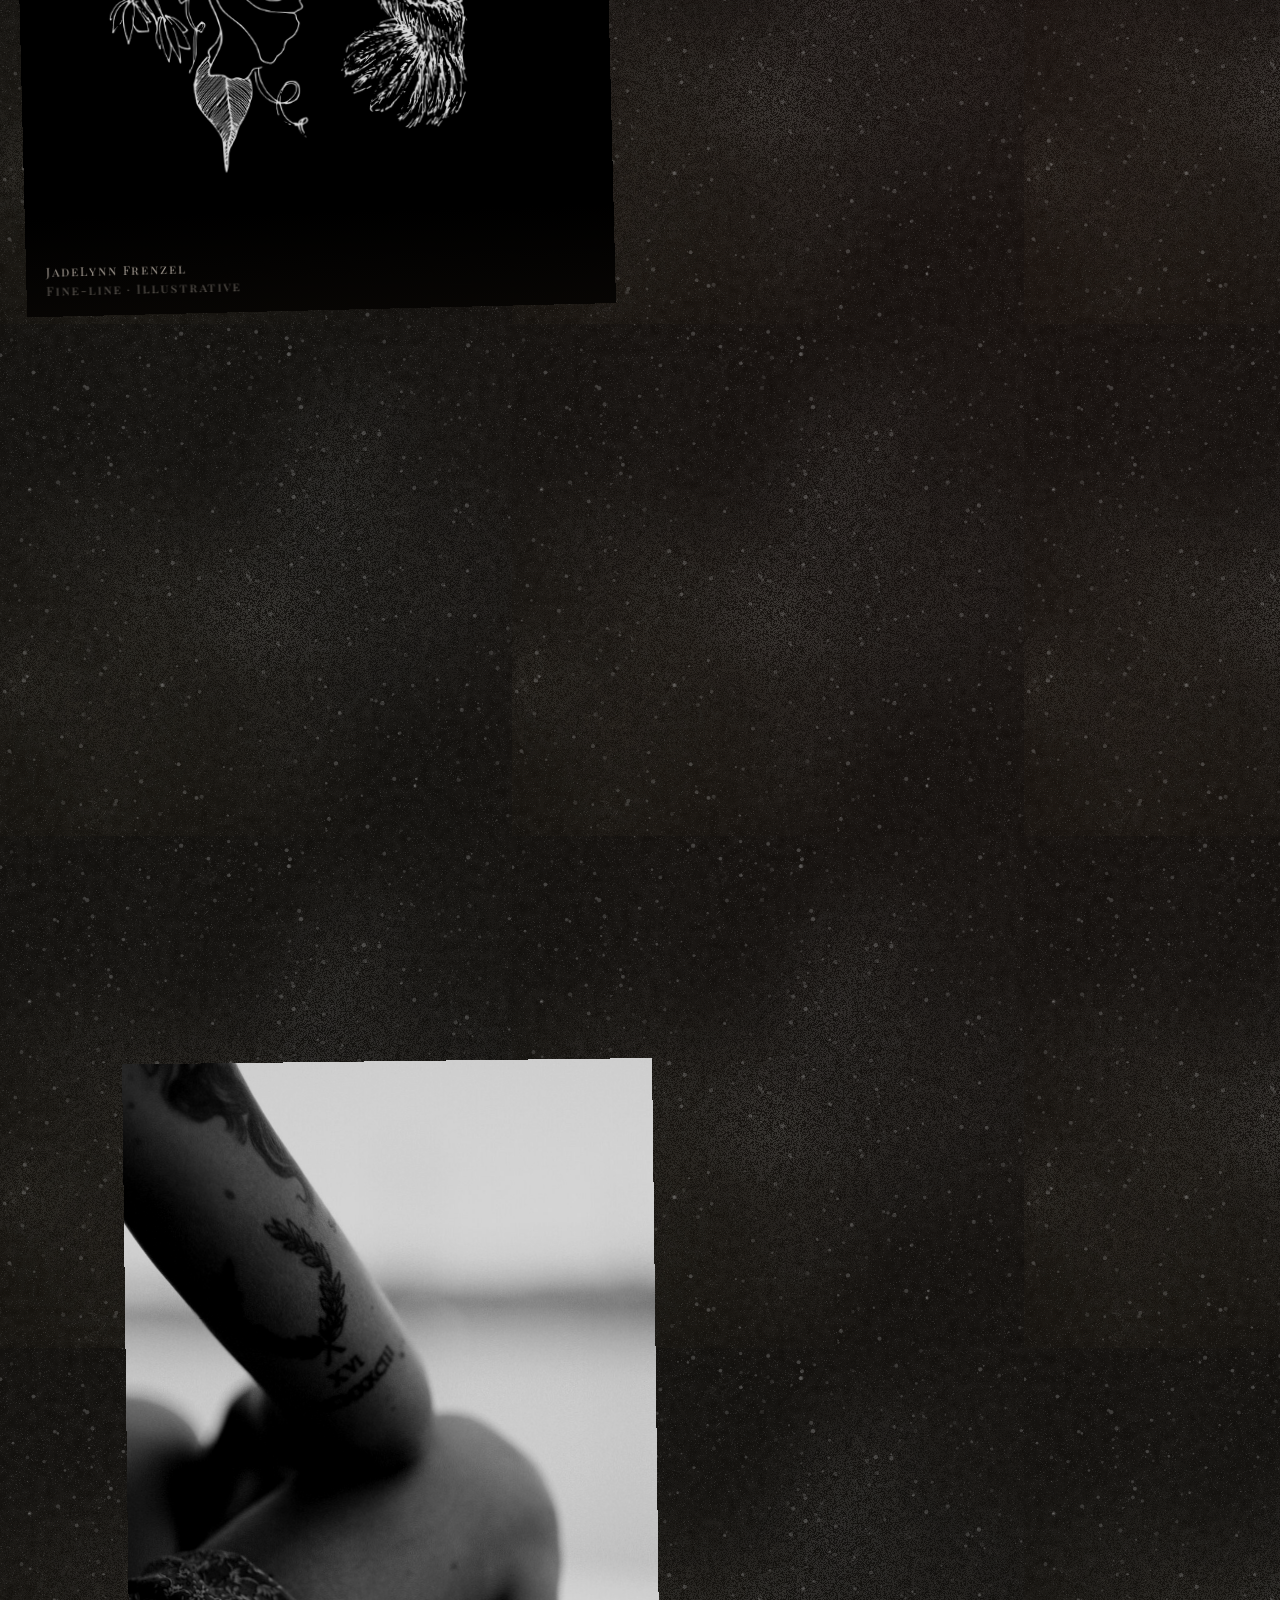
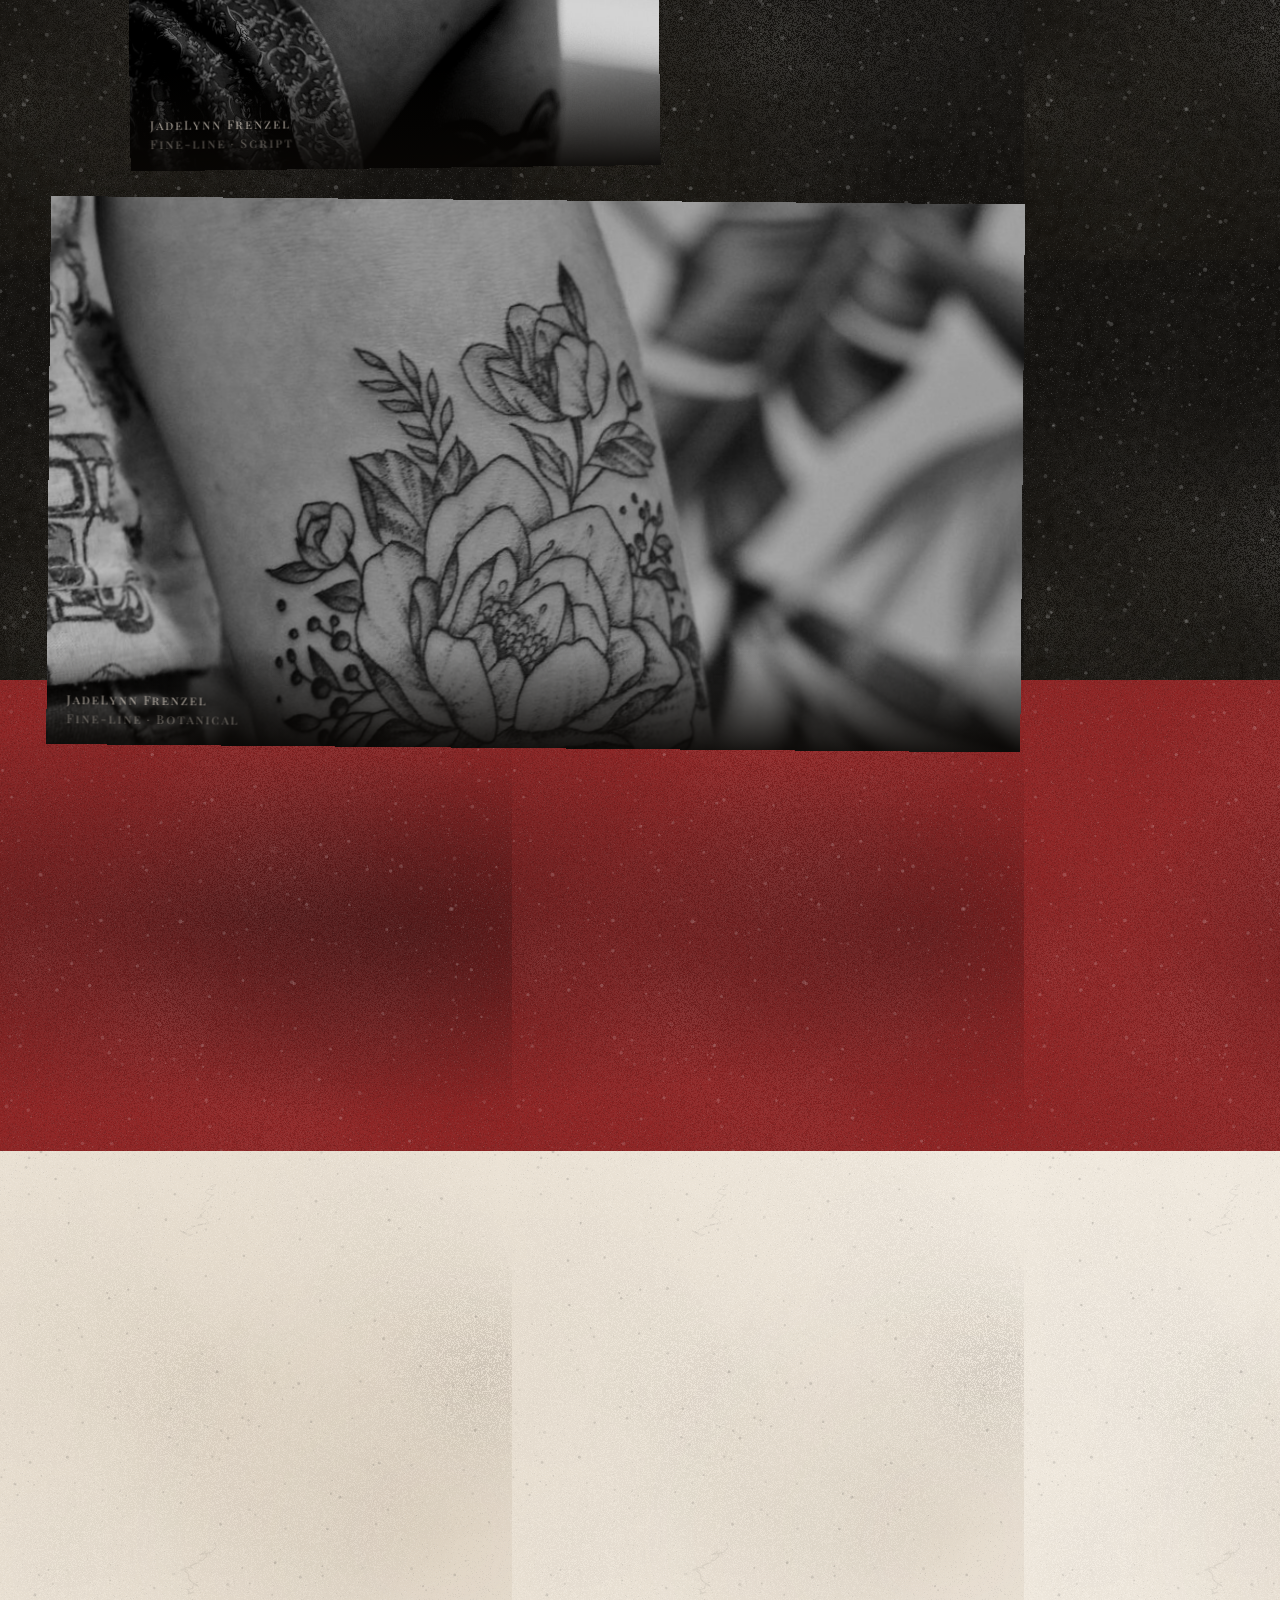
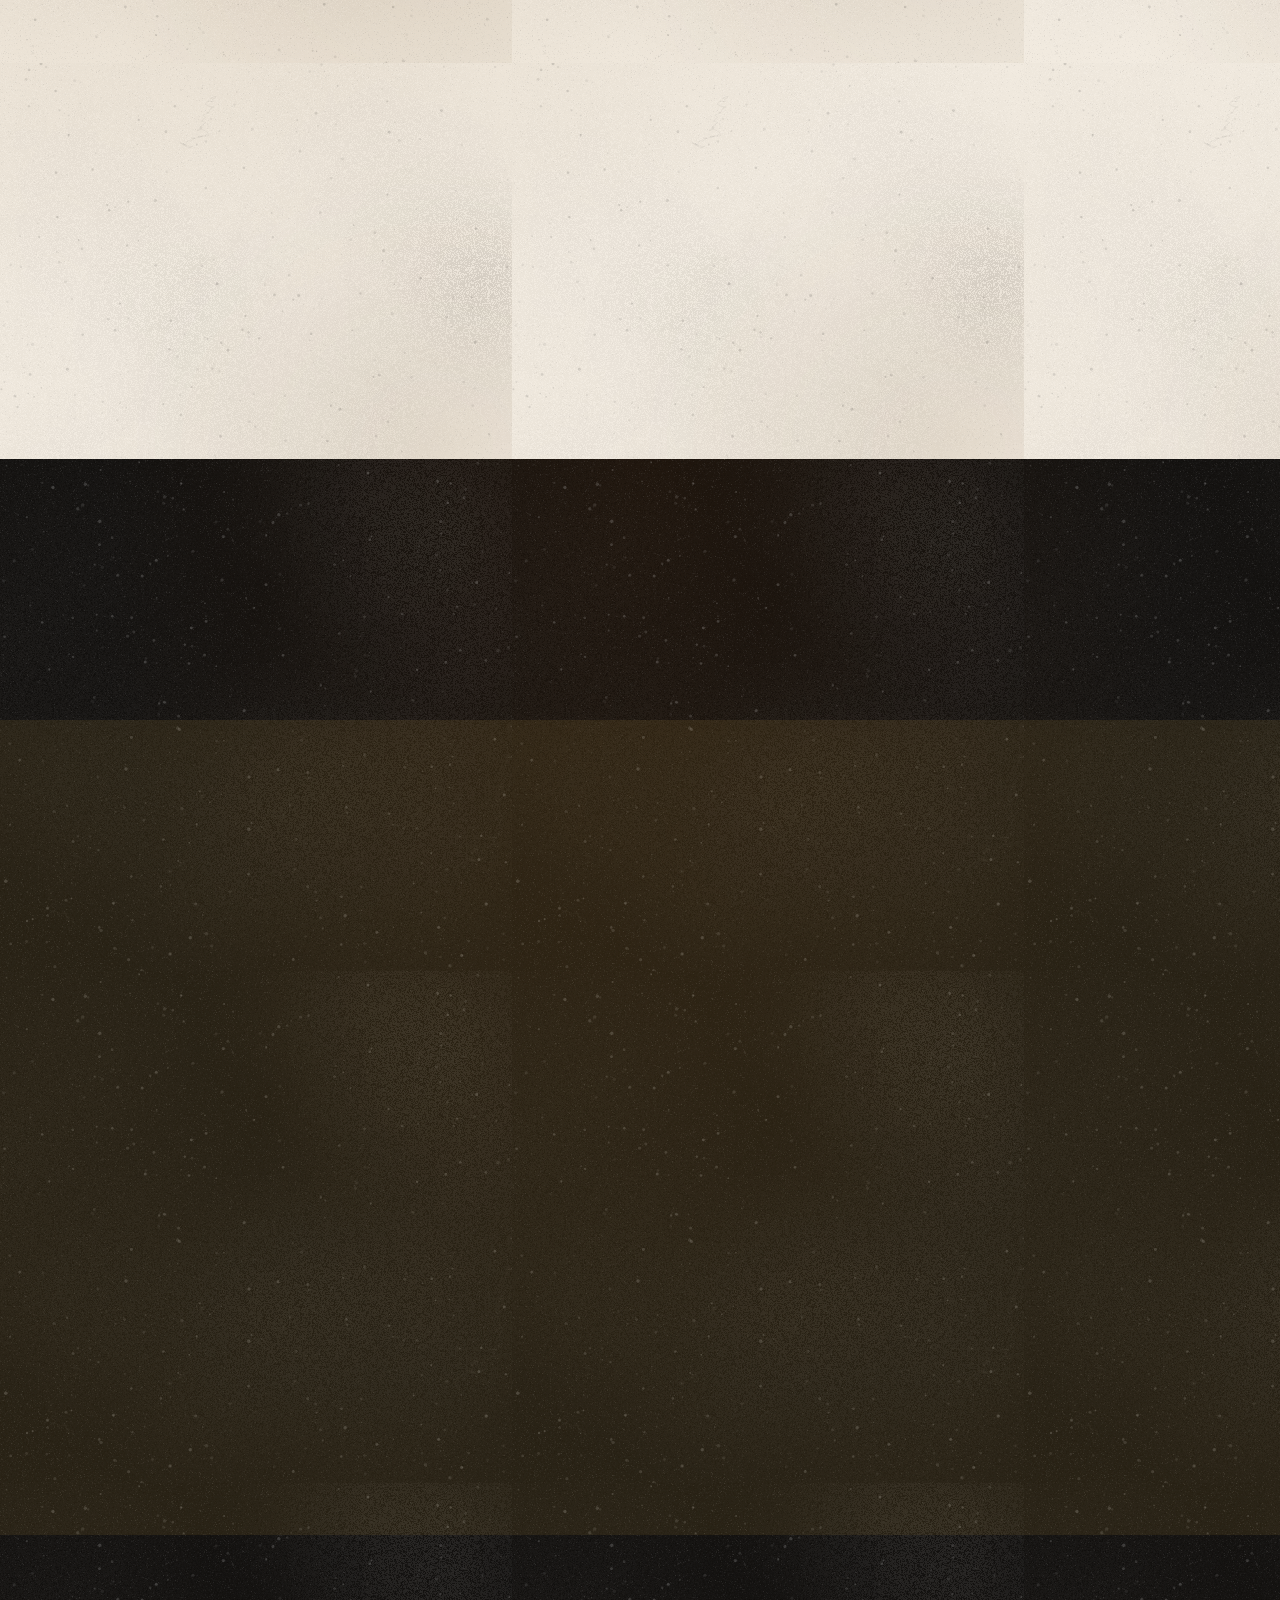
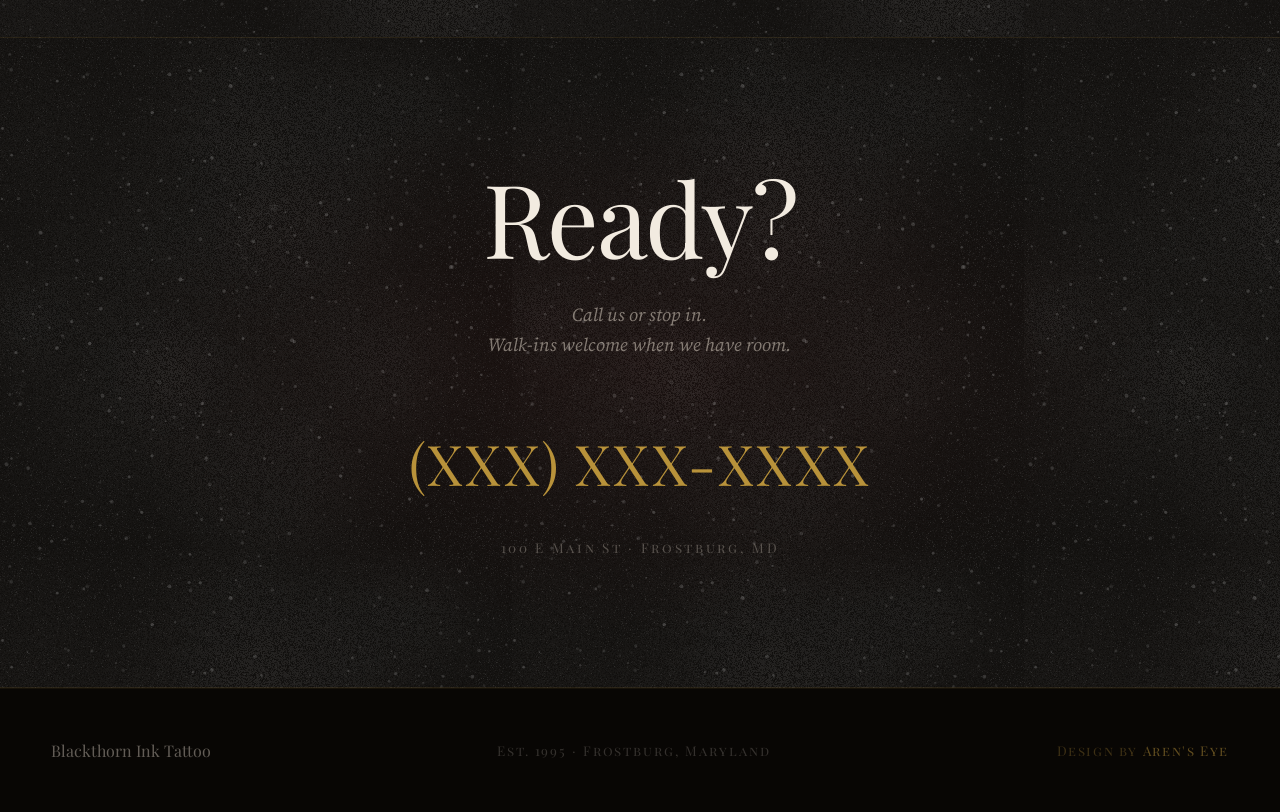
==== commit 9d5817a9: "Fix hero title — Independent<br>Ink → Blackthorn<br>Ink The line break tag split the name so replace" ====
--- a/mock-sites/independent-ink/index.html
+++ b/mock-sites/independent-ink/index.html
@@ -922,7 +922,7 @@
     <section id="hero" data-tex="dark" aria-label="Hero">
       <div class="hero-text-col">
         <span class="hero-eyebrow">Frostburg, Maryland · Est. 1995</span>
-        <h1 class="hero-title">Independent<br>Ink</h1>
+        <h1 class="hero-title">Blackthorn<br>Ink</h1>
         <div class="hero-rule" role="presentation"></div>
         <p class="hero-sub">Thirty years of hands on skin.<br>The work earns every word.</p>
       </div>
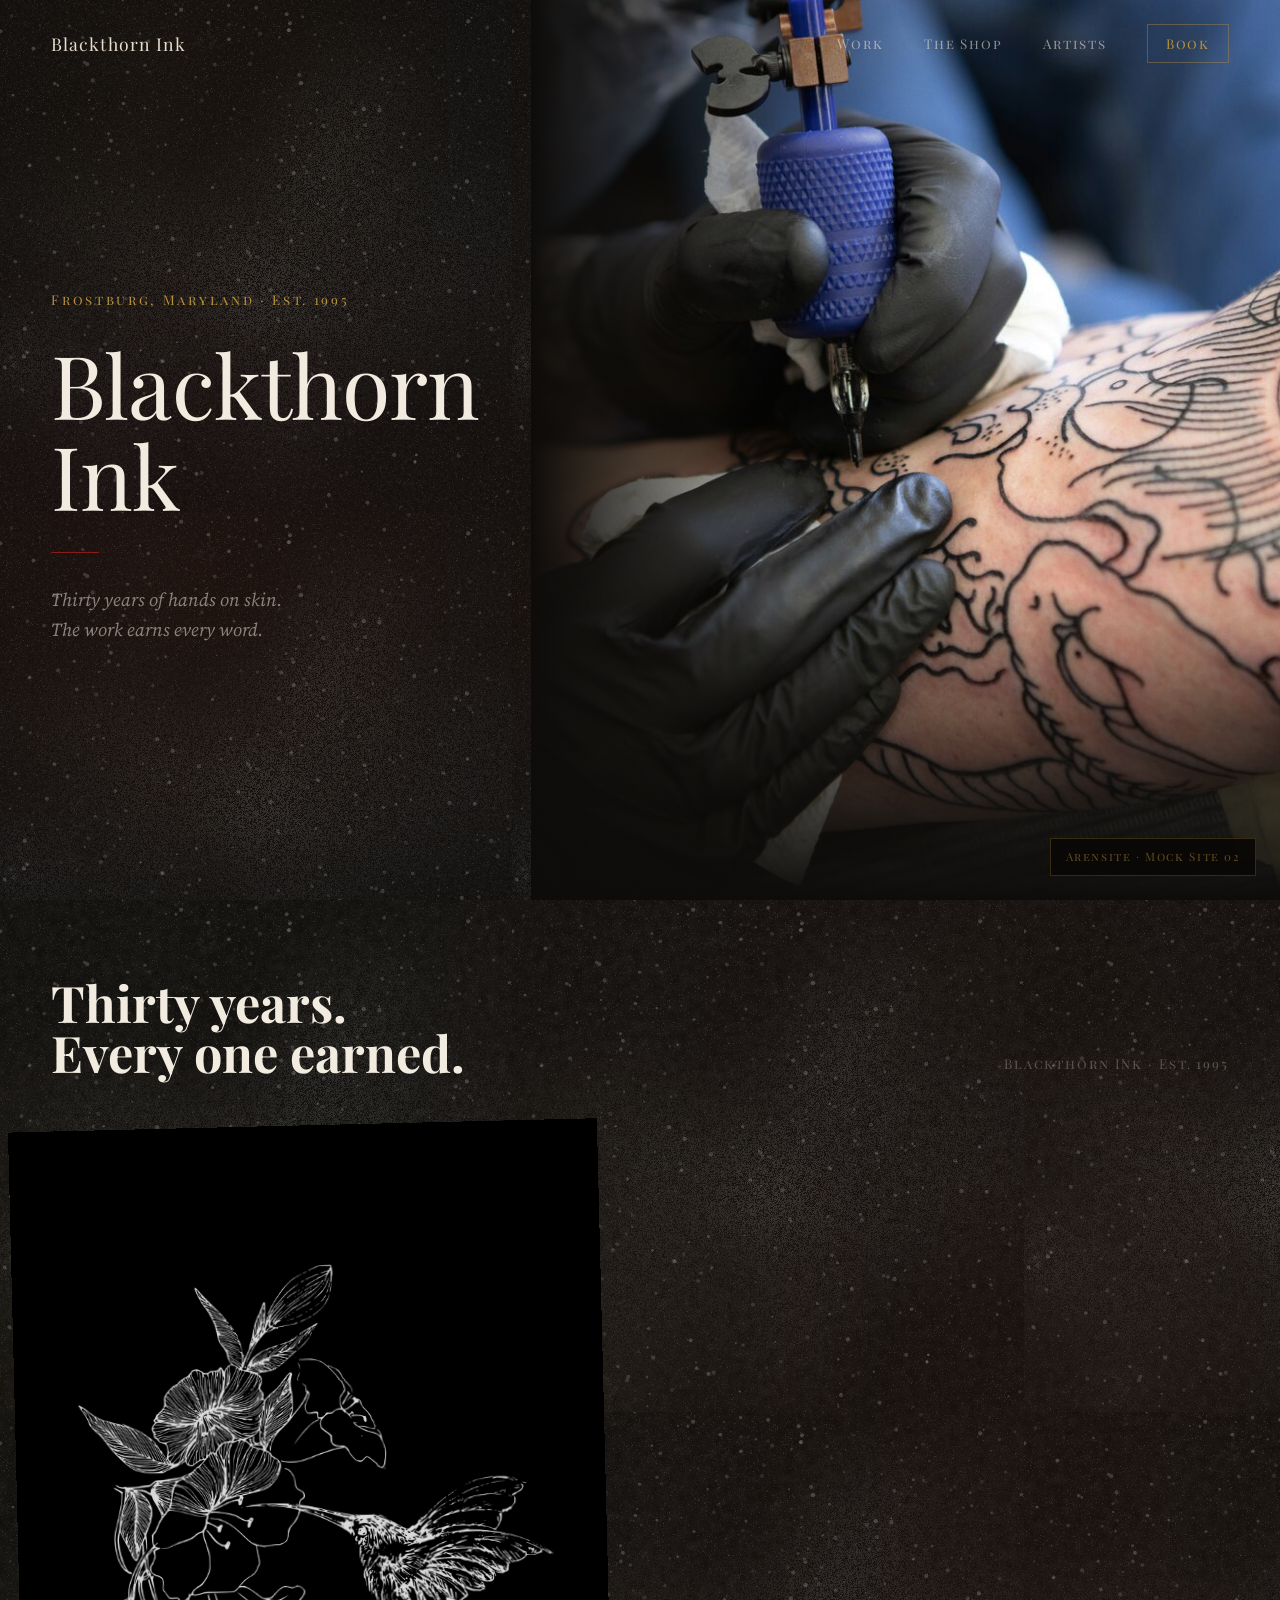
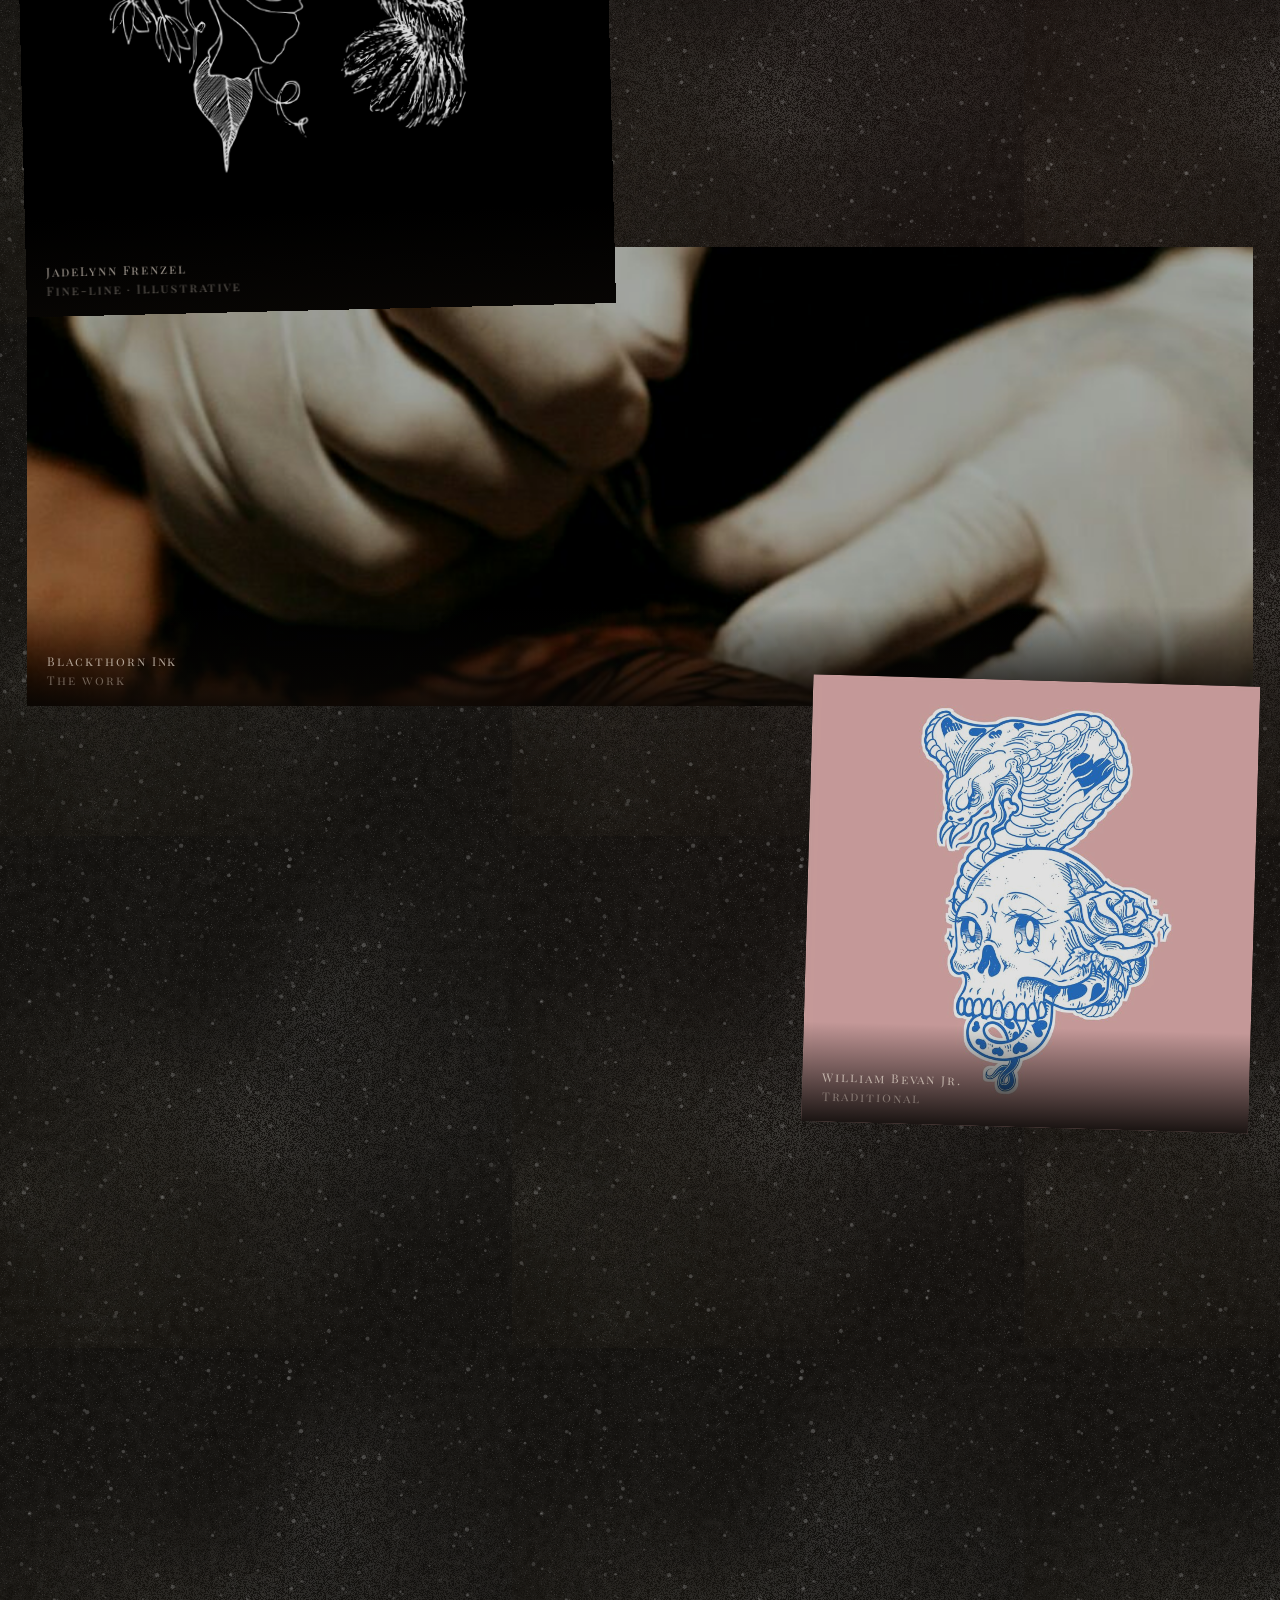
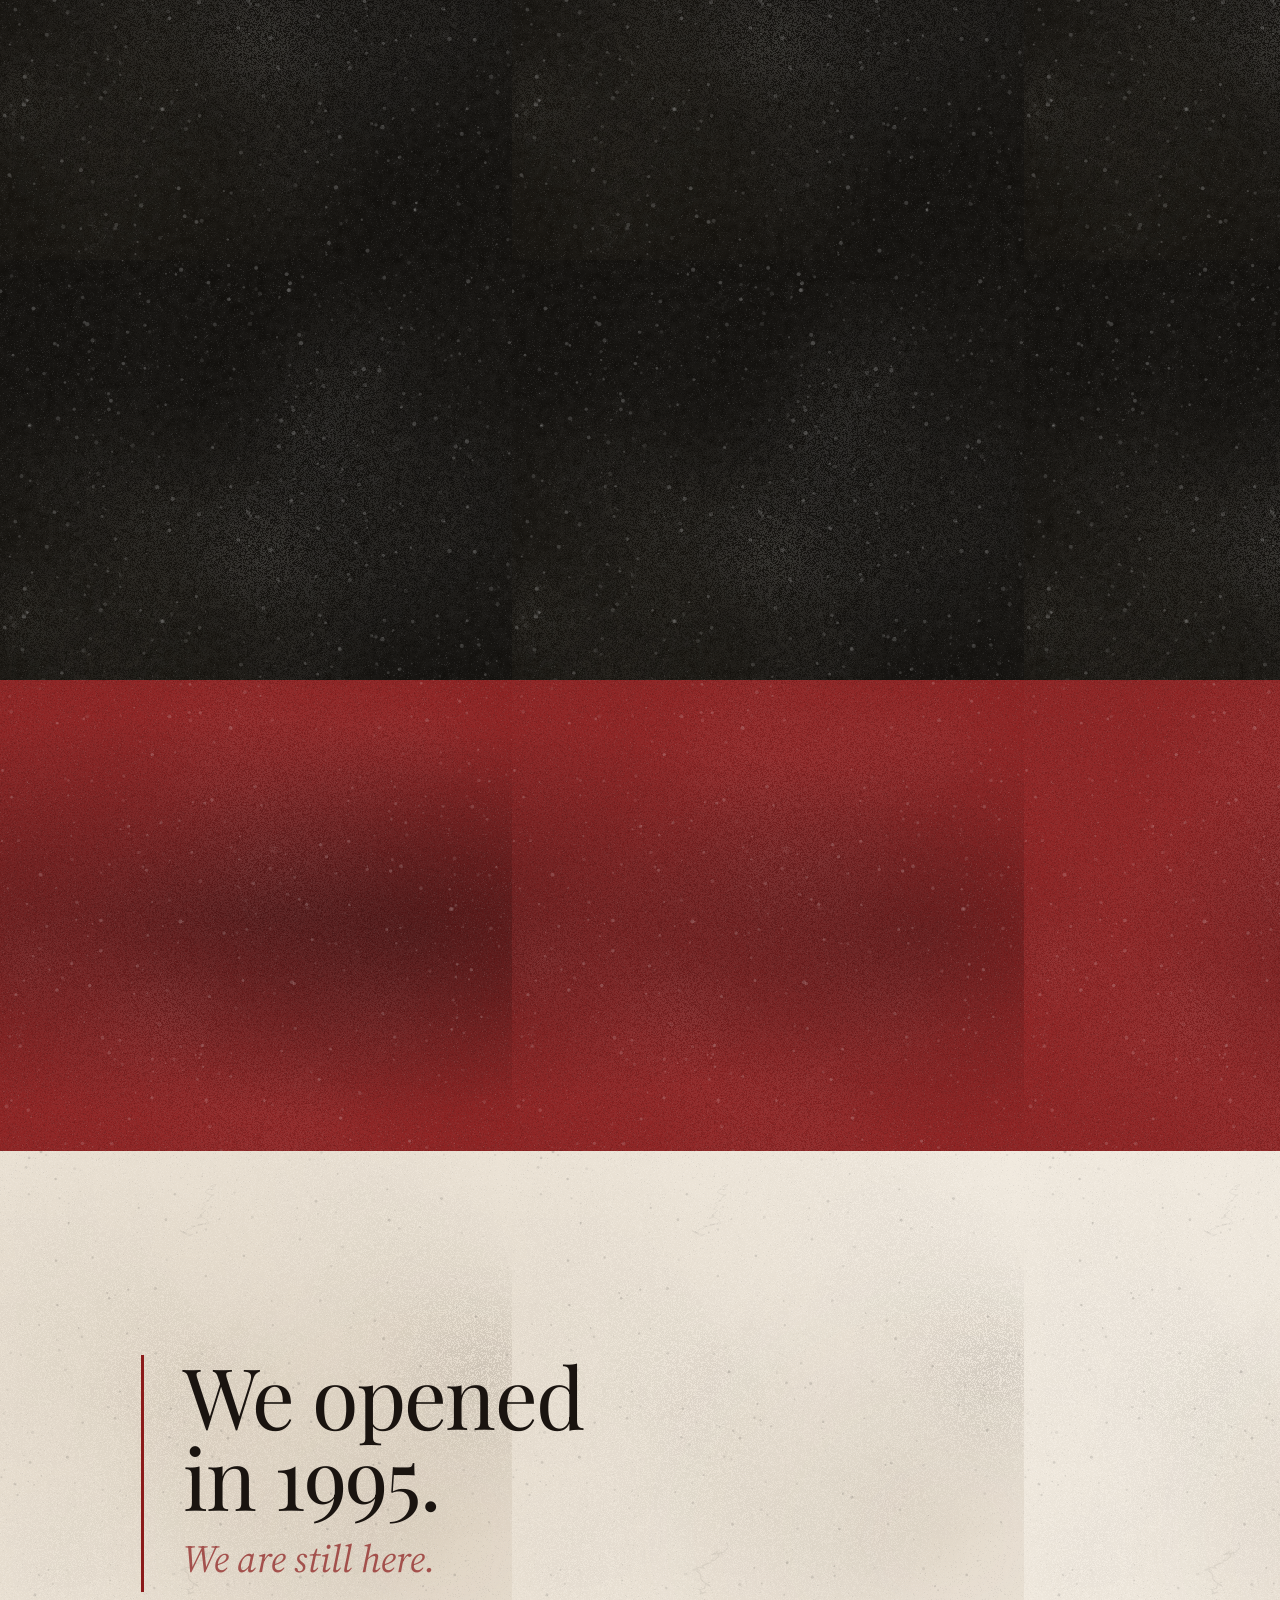
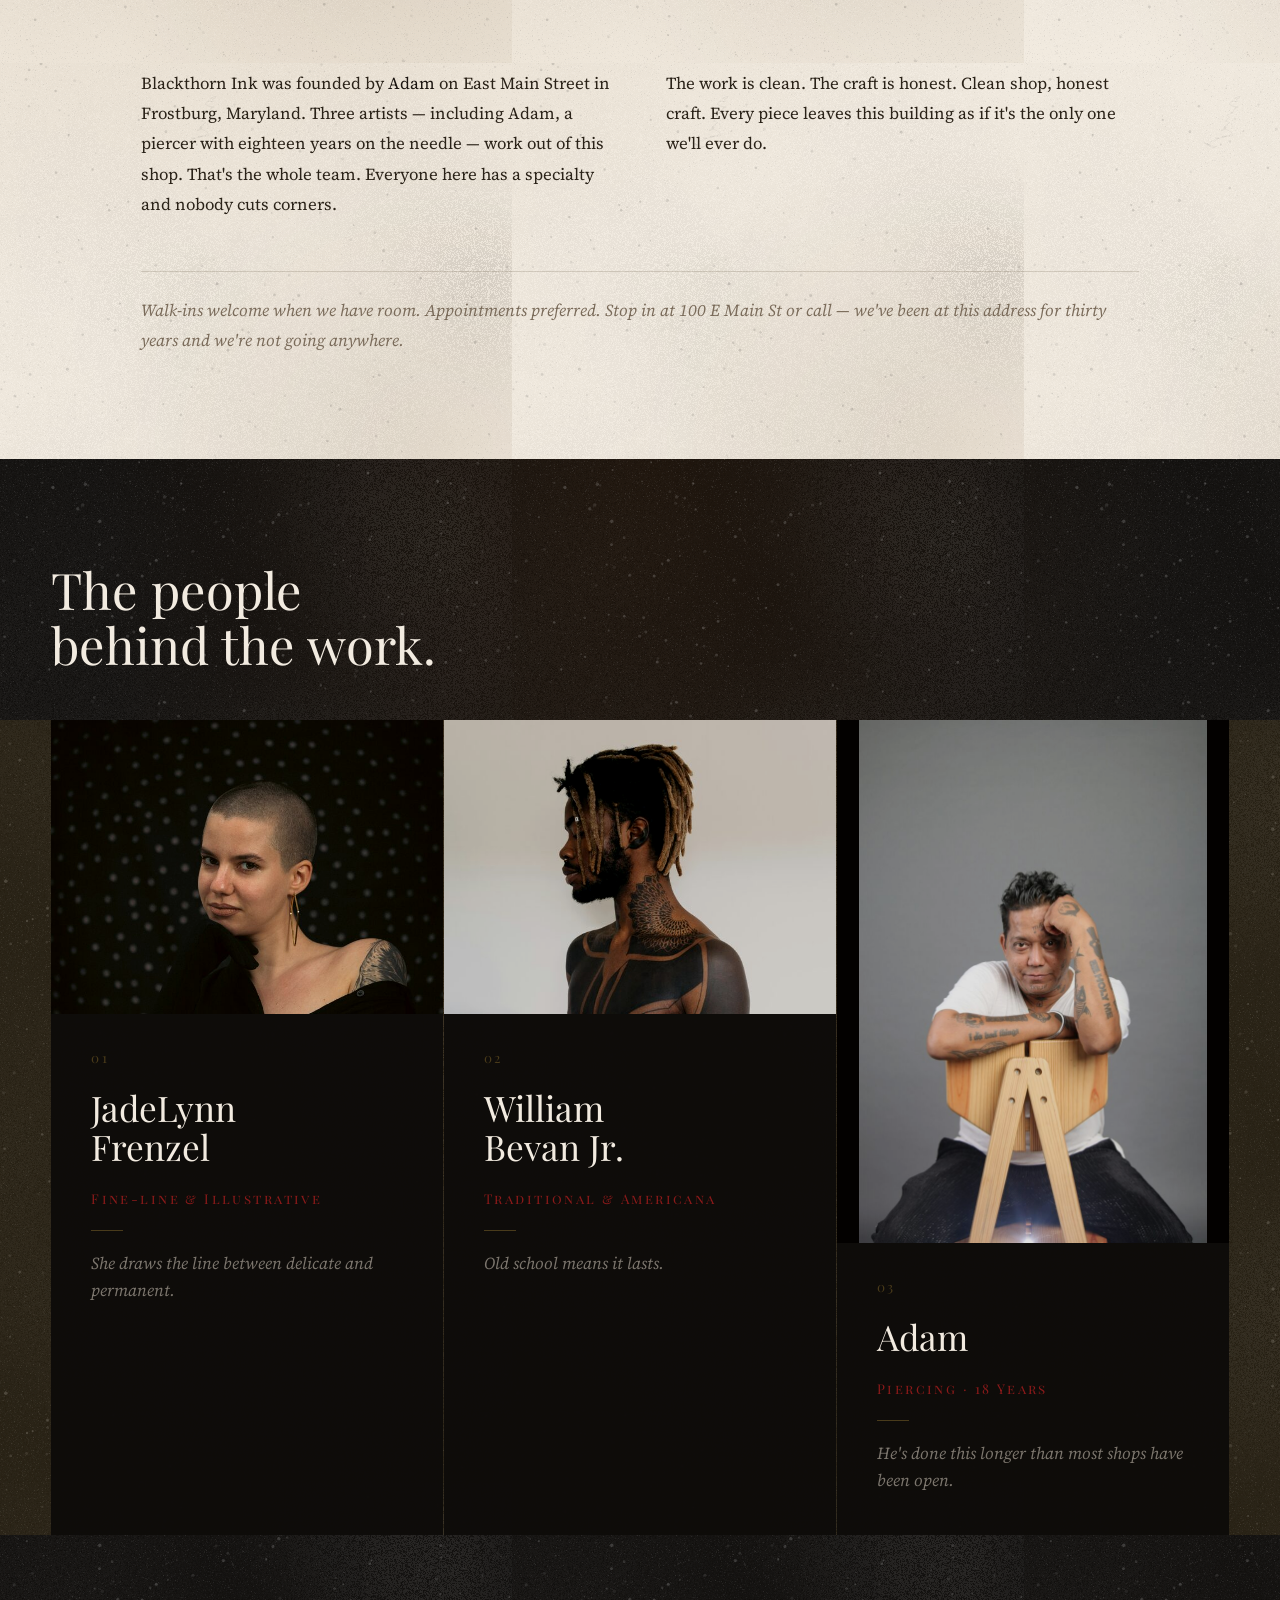
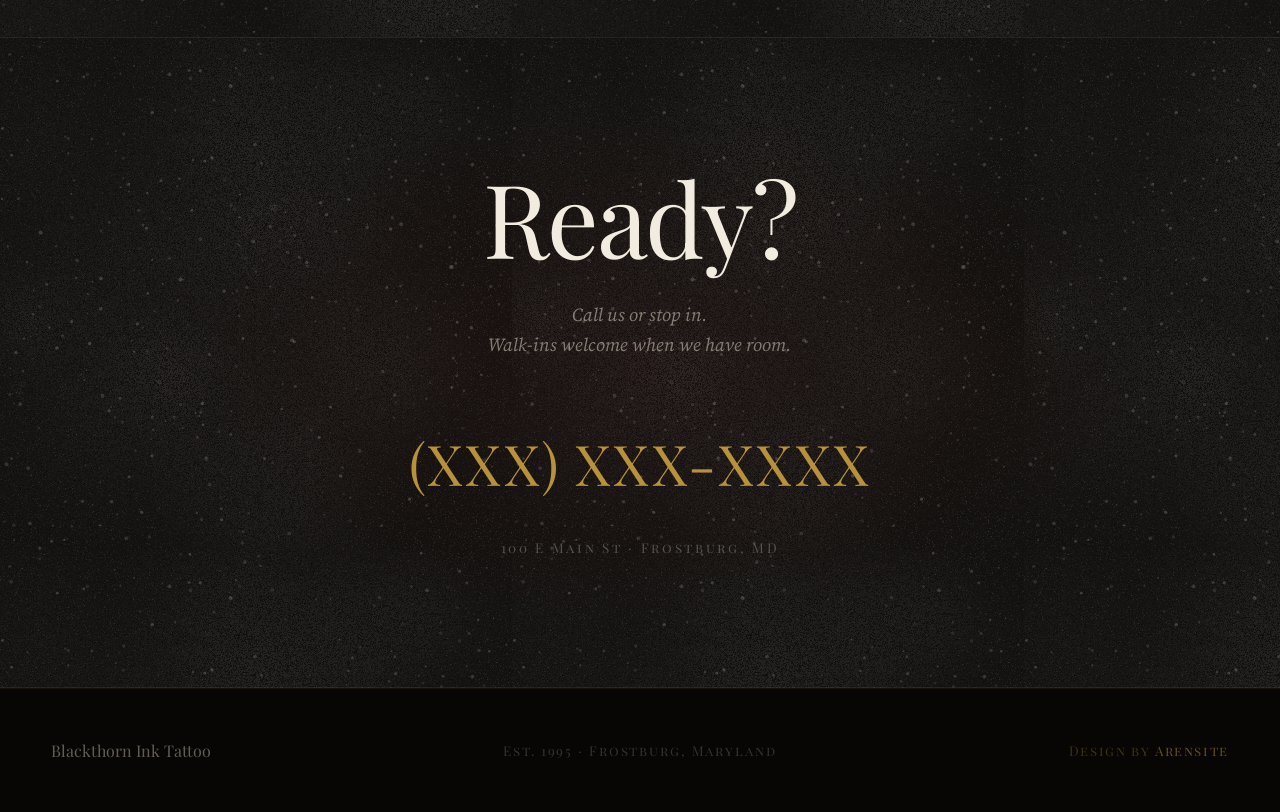
==== commit 605b034c: "Fix branding and form placeholder - Blackthorn Ink footer: "Aren's Eye" → "Arensite" - Contact form " ====
--- a/mock-sites/independent-ink/index.html
+++ b/mock-sites/independent-ink/index.html
@@ -1127,11 +1127,11 @@
     <div class="footer-inner">
       <span class="footer-name">Blackthorn Ink Tattoo</span>
       <span class="footer-meta">Est. 1995 · Frostburg, Maryland</span>
-      <span class="footer-credit">Design by <span>Aren's Eye</span></span>
+      <span class="footer-credit">Design by <span>Arensite</span></span>
     </div>
   </footer>
 
-  <div class="portfolio-note" role="note" aria-label="Portfolio note">Aren's Eye · Mock Site 02</div>
+  <div class="portfolio-note" role="note" aria-label="Portfolio note">Arensite · Mock Site 02</div>
 
   <script>
     // Header scroll
